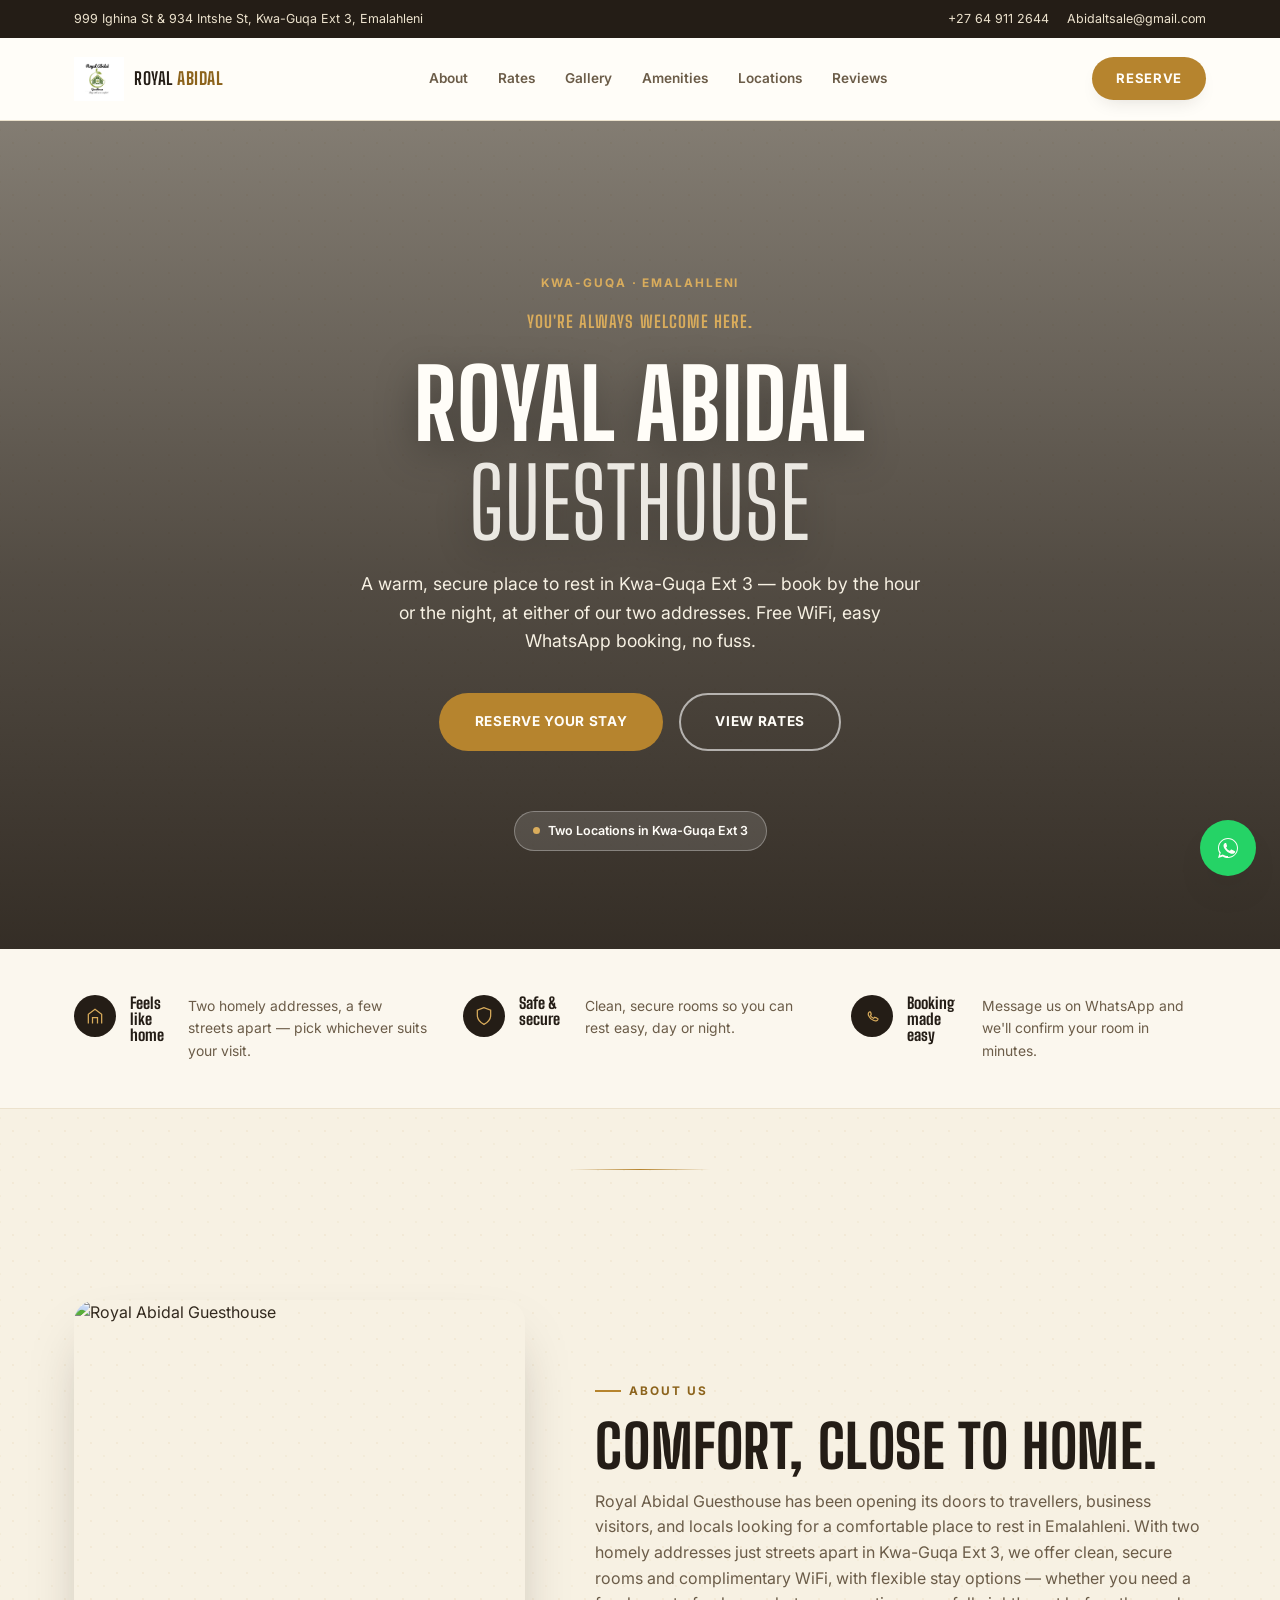
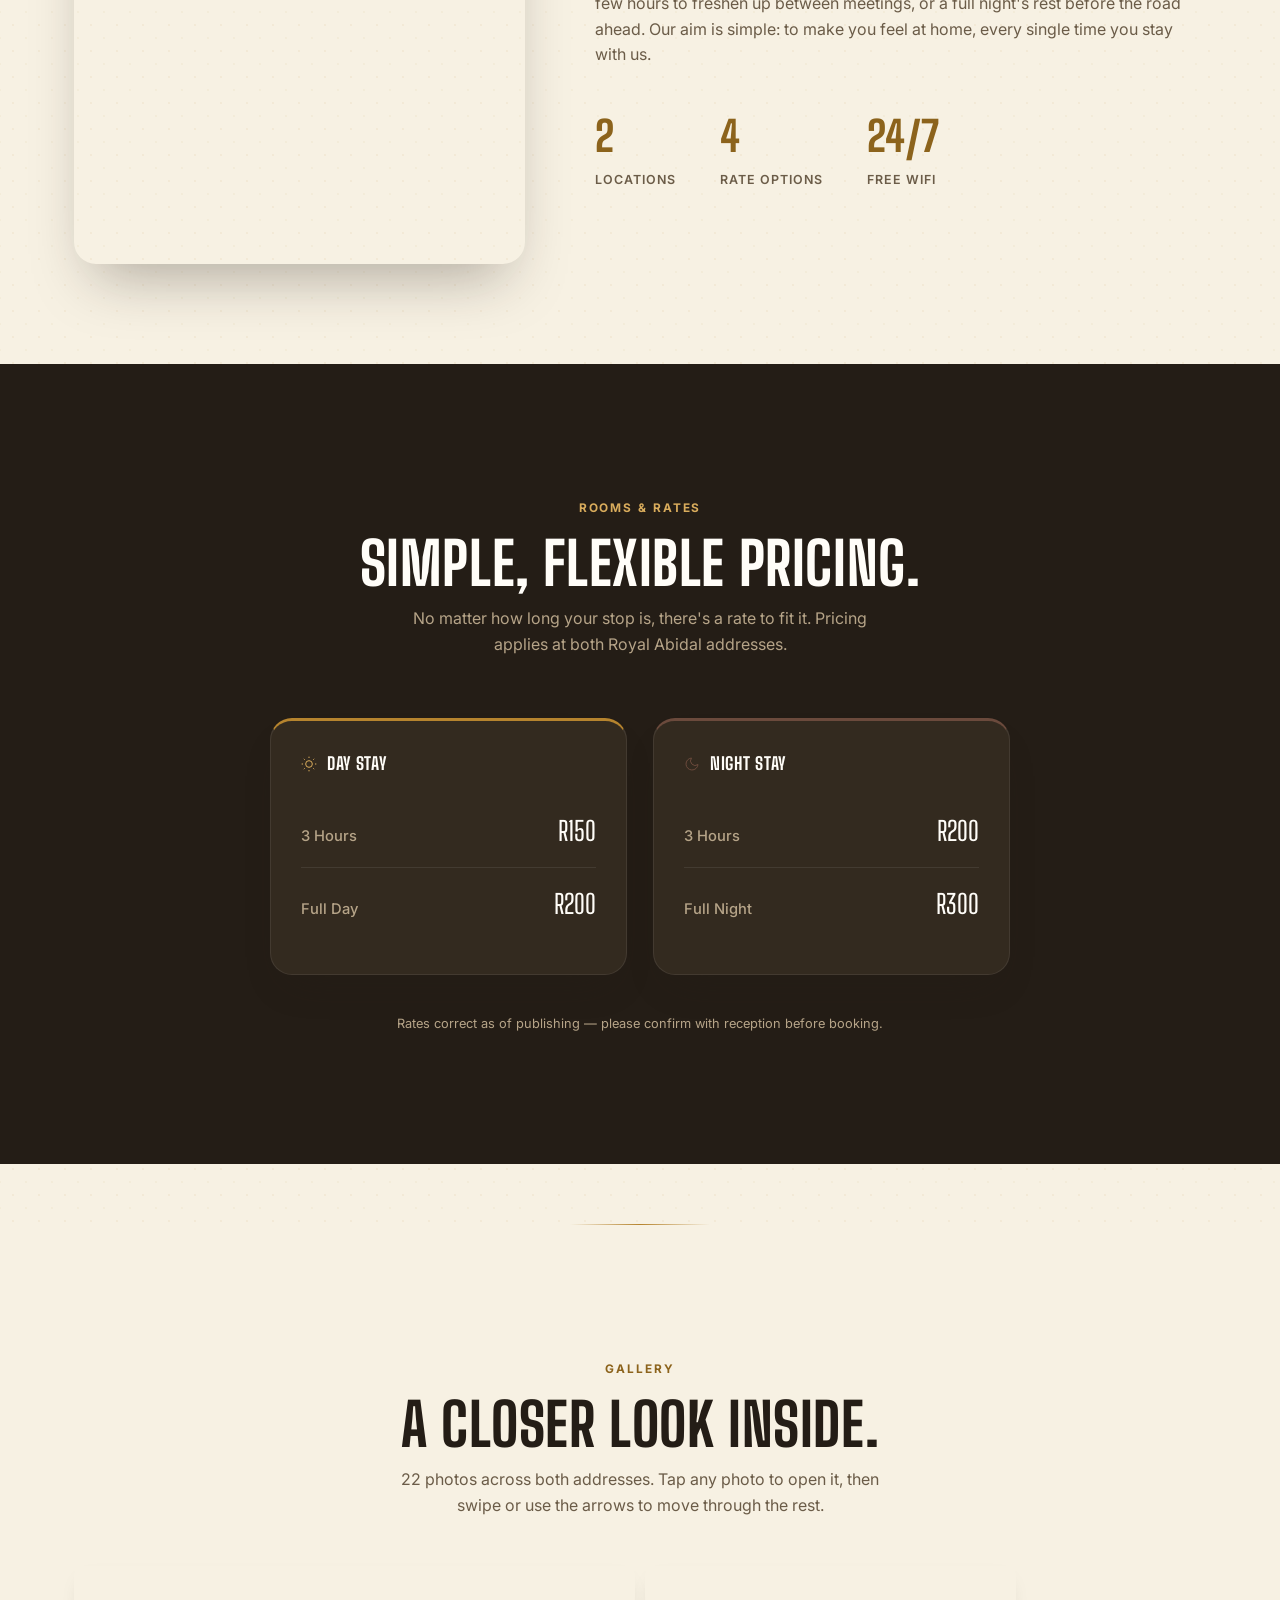
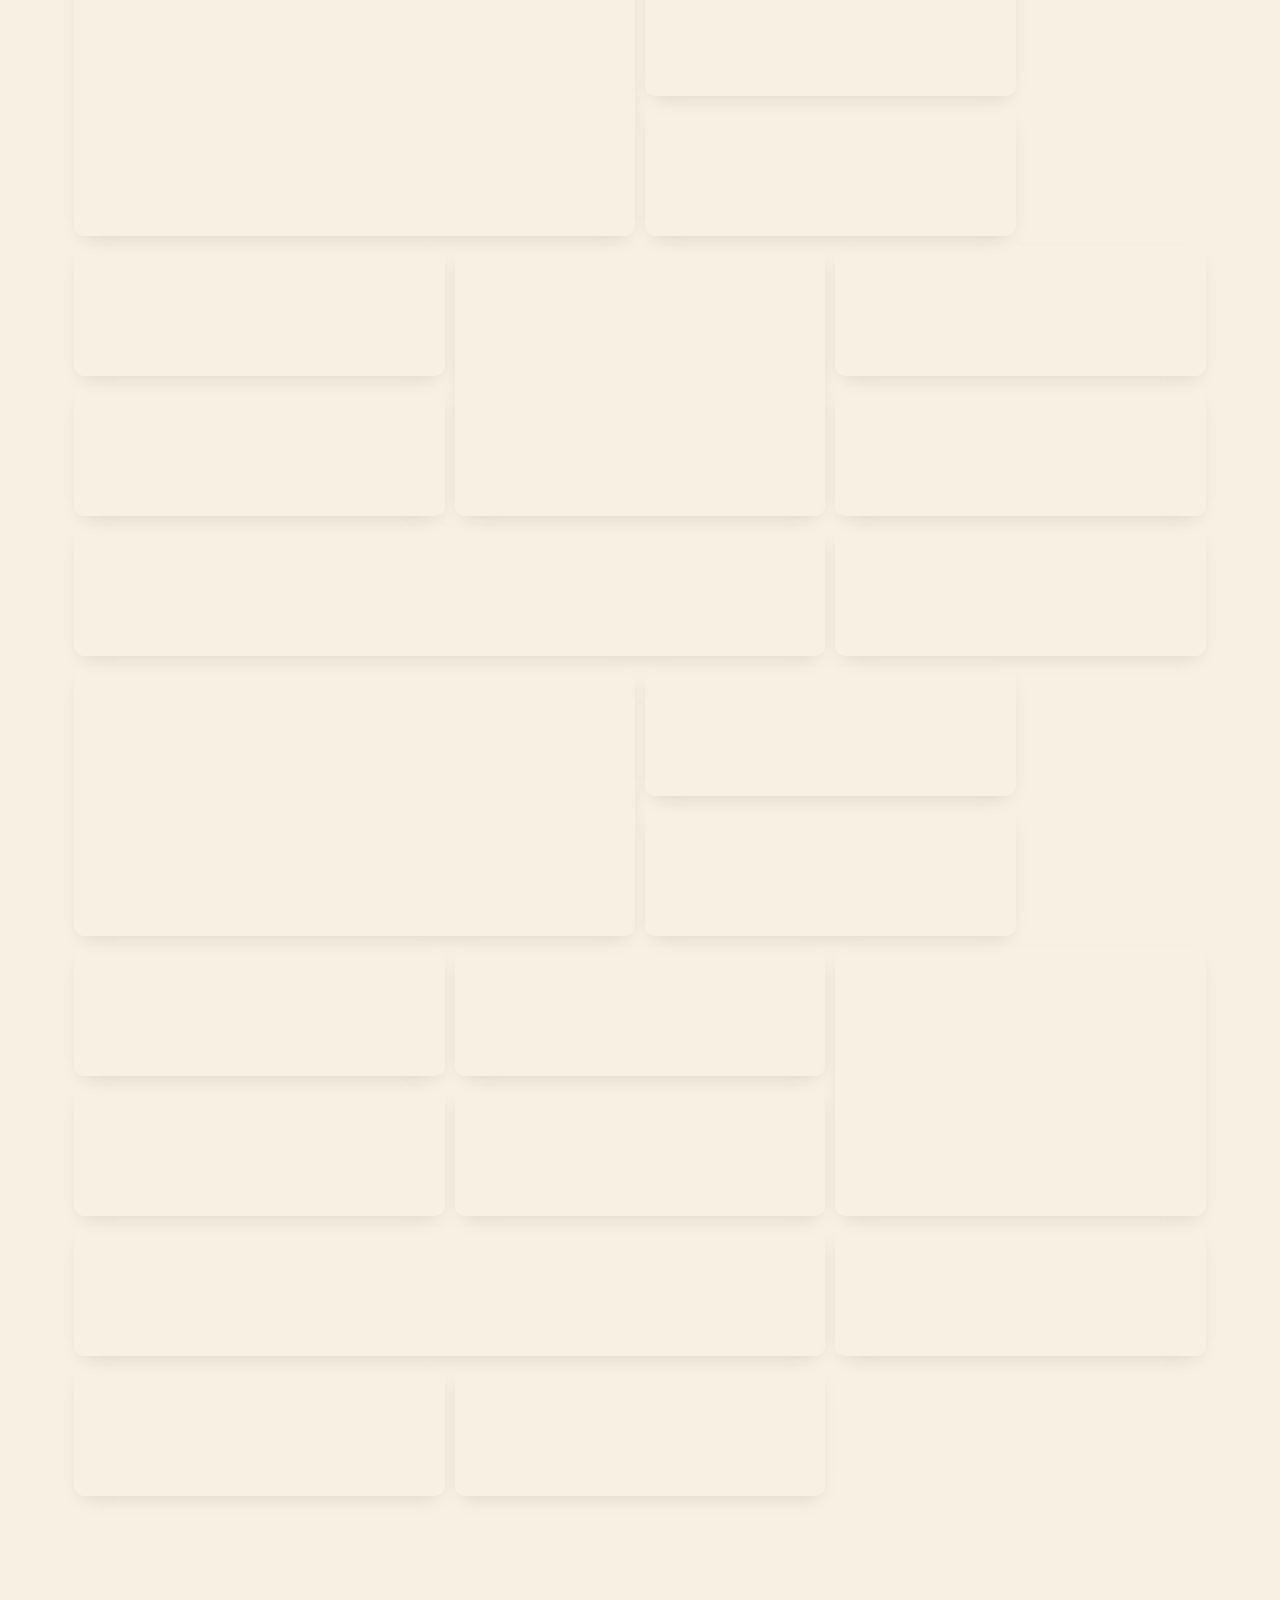
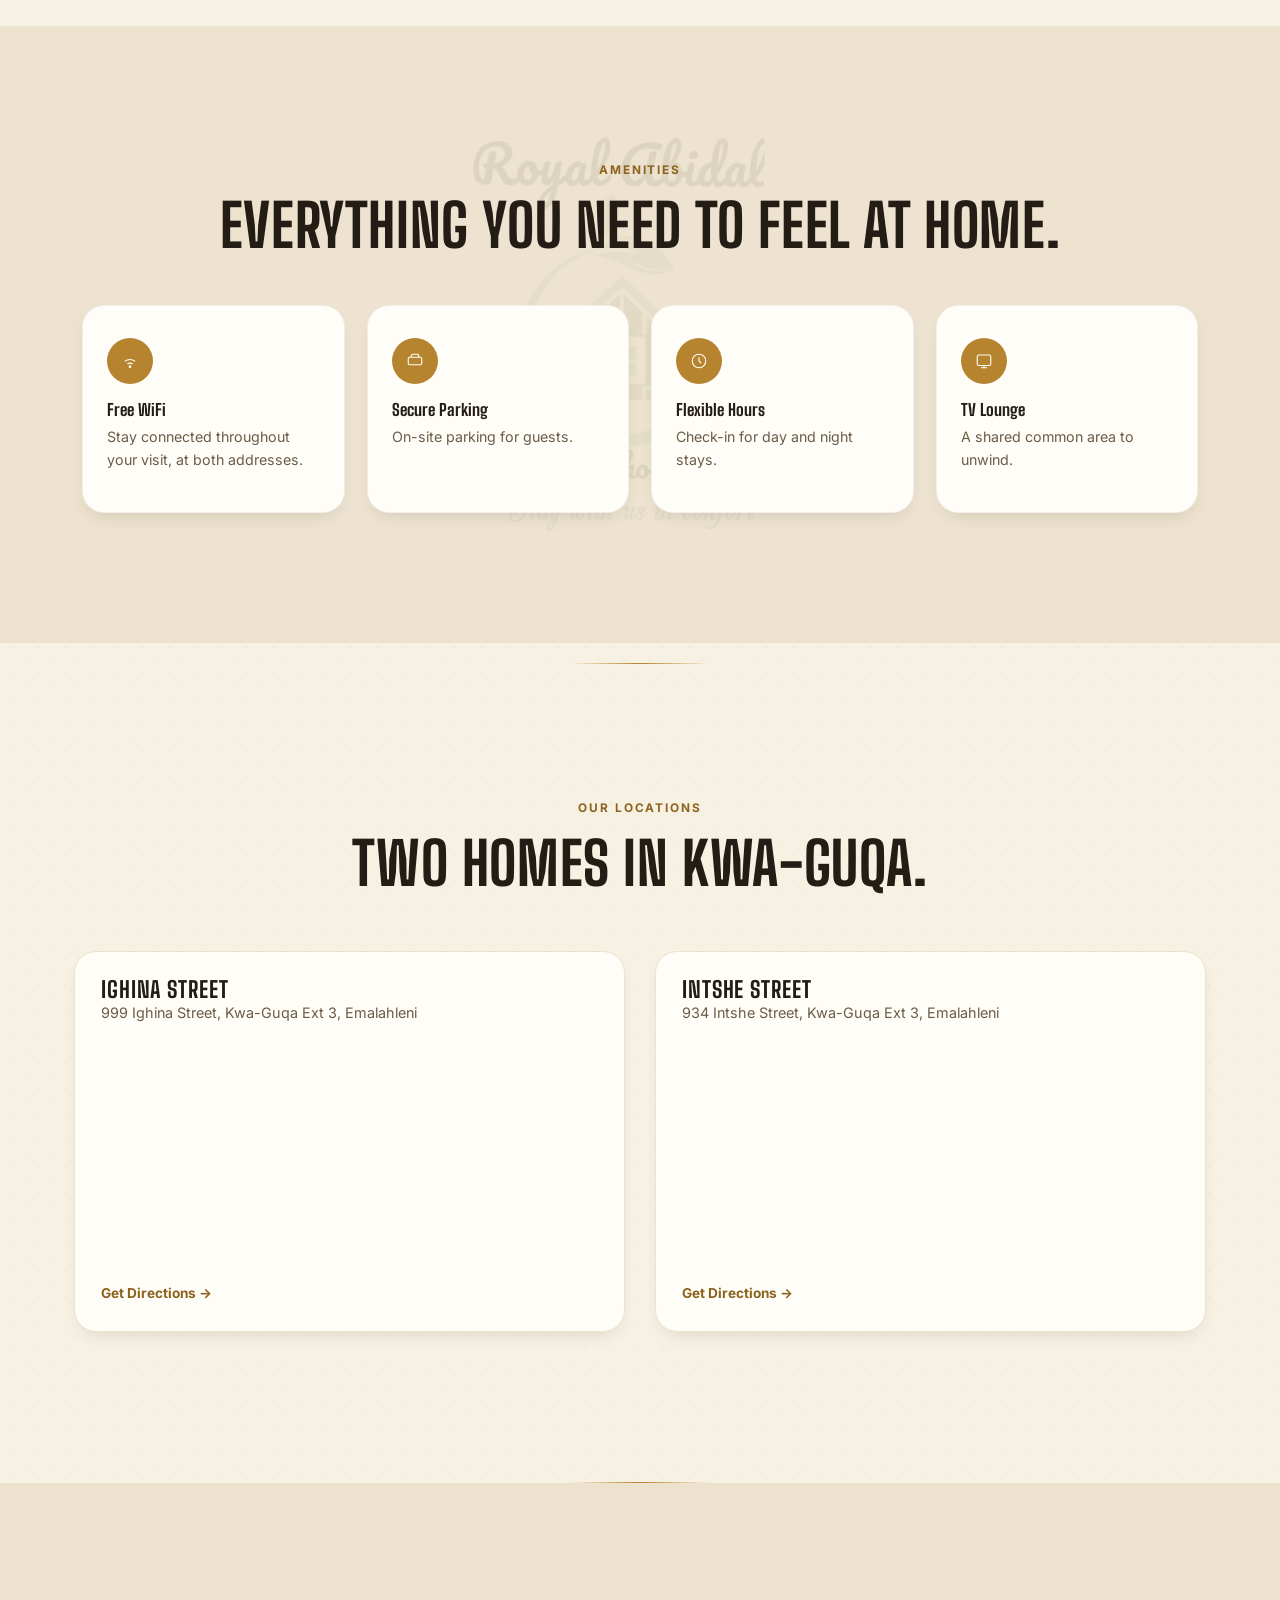
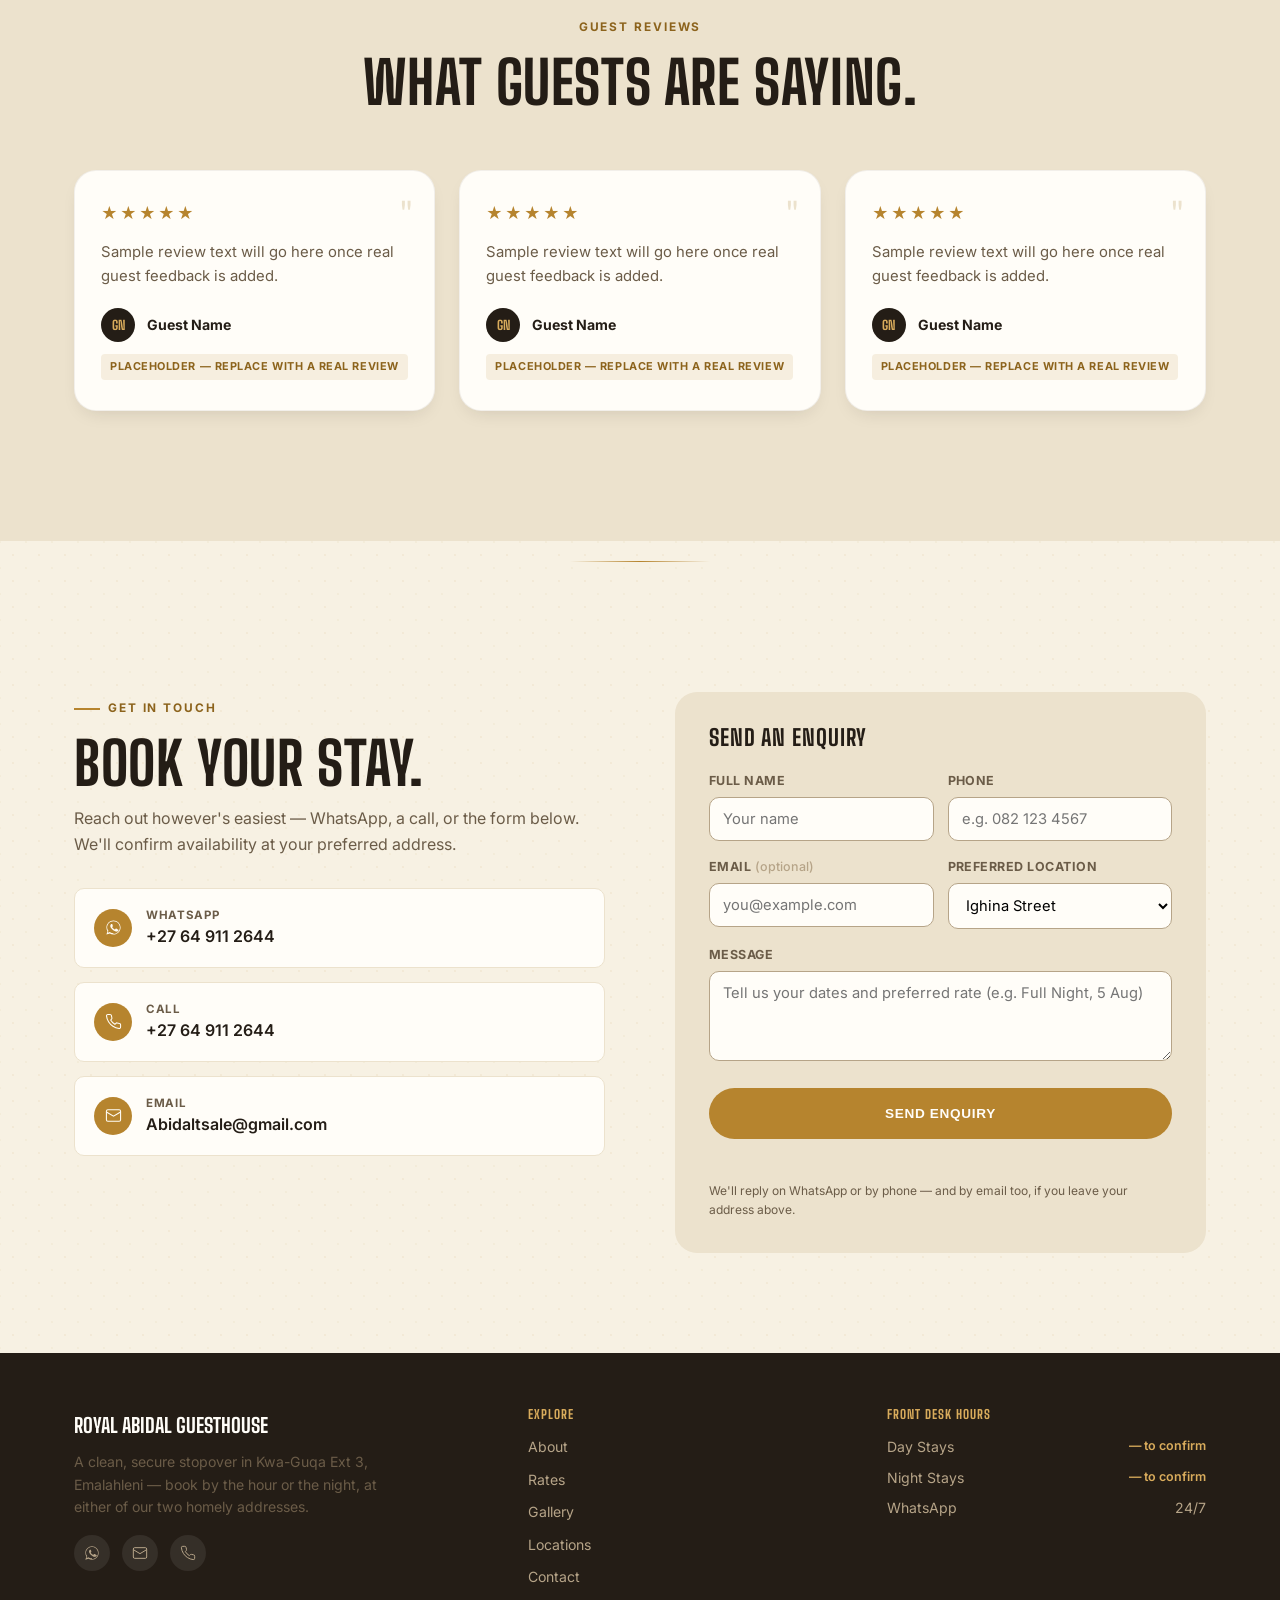
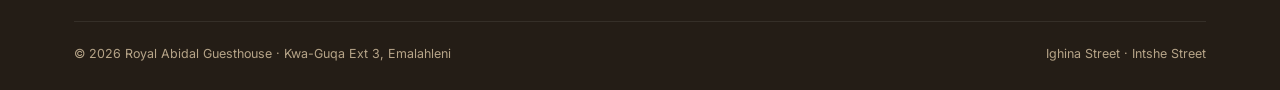
==== index.html @ 5bc7d1aa "Fix enquiry form: correct Supabase auth key and prevent guest email failure from breaking submission" ====
<!DOCTYPE html>
<html lang="en">
<head>
<meta charset="UTF-8">
<meta name="viewport" content="width=device-width, initial-scale=1.0">
<title>Royal Abidal Guesthouse — Emalahleni</title>
<meta name="description" content="Royal Abidal Guesthouse — clean, secure day and night rooms across two locations in Kwa-Guqa, Emalahleni.">

<link rel="icon" type="image/svg+xml" href="data:image/svg+xml,%3Csvg xmlns='http://www.w3.org/2000/svg' viewBox='0 0 64 64'%3E%3Crect width='64' height='64' rx='12' fill='%23241d16'/%3E%3Ctext x='32' y='42' font-family='Arial, sans-serif' font-weight='700' font-size='26' fill='%23d9ac5c' text-anchor='middle'%3ERA%3C/text%3E%3C/svg%3E">

<meta property="og:type" content="website">
<meta property="og:title" content="Royal Abidal Guesthouse — Emalahleni">
<meta property="og:description" content="Clean, secure day and night rooms across two locations in Kwa-Guqa Ext 3, Emalahleni. Free WiFi, easy WhatsApp booking.">
<meta property="og:image" content="https://res.cloudinary.com/dopqw0sji/image/upload/f_auto,q_auto,w_1200,h_630,c_fill,g_auto/v1785706239/WhatsApp_Image_2026-08-02_at_19.43.12_3_bky6nn.jpg">
<meta name="twitter:card" content="summary_large_image">

<link rel="preconnect" href="https://fonts.googleapis.com">
<link rel="preconnect" href="https://fonts.gstatic.com" crossorigin>
<link href="https://fonts.googleapis.com/css2?family=Big+Shoulders:wght@500;600;700;800&family=Inter:wght@400;500;600;700&display=swap" rel="stylesheet">
<link rel="stylesheet" href="style.css">
</head>
<body>

<header>
  <div class="topbar">
    <div class="container">
      <span>999 Ighina St &amp; 934 Intshe St, Kwa-Guqa Ext 3, Emalahleni</span>
      <div class="topbar-links">
        <a href="tel:+27649112644">+27 64 911 2644</a>
        <a href="mailto:Abidaltsale@gmail.com">Abidaltsale@gmail.com</a>
      </div>
    </div>
  </div>
  <nav>
    <div class="nav-inner">
      <a href="#top" class="logo">
        <img src="royaladidal_logo.jpeg" alt="Royal Abidal Guesthouse" class="mark">
        <span class="word">Royal <b>Abidal</b></span>
      </a>
      <div class="nav-links">
        <a href="#about">About</a>
        <a href="#rates">Rates</a>
        <a href="#gallery">Gallery</a>
        <a href="#amenities">Amenities</a>
        <a href="#locations">Locations</a>
        <a href="#reviews">Reviews</a>
      </div>
      <a href="#contact" class="nav-cta desktop">Reserve</a>
      <button class="burger" onclick="toggleMenu()" aria-label="Open menu">
        <span></span><span></span><span></span>
      </button>
    </div>
    <div class="mobile-menu" id="mmenu">
      <a href="#about" onclick="closeMenu()">About</a>
      <a href="#rates" onclick="closeMenu()">Rates</a>
      <a href="#gallery" onclick="closeMenu()">Gallery</a>
      <a href="#amenities" onclick="closeMenu()">Amenities</a>
      <a href="#locations" onclick="closeMenu()">Locations</a>
      <a href="#reviews" onclick="closeMenu()">Reviews</a>
      <a href="#contact" onclick="closeMenu()">Reserve</a>
    </div>
  </nav>
</header>

<div id="top"></div>

<!-- ---------- HERO ---------- -->
<section class="hero" id="hero">
  <div class="hero-content">
    <span class="kicker center">Kwa-Guqa · Emalahleni</span>
    <p class="tagline">You're always welcome here.</p>
    <h1>Royal Abidal<br><em>Guesthouse</em></h1>
    <p class="lead">A warm, secure place to rest in Kwa-Guqa Ext 3 — book by the hour or the night, at either of our two addresses. Free WiFi, easy WhatsApp booking, no fuss.</p>
    <div class="hero-ctas">
      <a href="#contact" class="btn btn-solid">Reserve Your Stay</a>
      <a href="#rates" class="btn btn-line">View Rates</a>
    </div>
    <div class="hero-badge"><span class="dot"></span>Two Locations in Kwa-Guqa Ext 3</div>
  </div>
</section>

<!-- ---------- WELCOME STRIP ---------- -->
<section class="welcome-strip">
  <div class="container welcome-grid reveal">
    <div class="welcome-item">
      <div class="w-icon"><svg width="20" height="20" viewBox="0 0 24 24" fill="none" stroke="currentColor" stroke-width="1.5"><path d="M4 21V10l8-6 8 6v11"/><path d="M9 21v-7h6v7"/></svg></div>
      <h4>Feels like home</h4>
      <p>Two homely addresses, a few streets apart — pick whichever suits your visit.</p>
    </div>
    <div class="welcome-item">
      <div class="w-icon"><svg width="20" height="20" viewBox="0 0 24 24" fill="none" stroke="currentColor" stroke-width="1.5"><path d="M12 2 4 5v6c0 5 3.4 8.7 8 11 4.6-2.3 8-6 8-11V5l-8-3z"/></svg></div>
      <h4>Safe & secure</h4>
      <p>Clean, secure rooms so you can rest easy, day or night.</p>
    </div>
    <div class="welcome-item">
      <div class="w-icon"><svg width="20" height="20" viewBox="0 0 24 24" fill="none" stroke="currentColor" stroke-width="1.5"><path d="M17.5 14.4c-.3-.1-1.6-.8-1.9-.9-.2-.1-.4-.1-.6.1-.2.3-.7.9-.8 1-.2.2-.3.2-.5.1-1.5-.7-2.5-1.3-3.5-3-.3-.5.3-.4.8-1.5.1-.2 0-.4 0-.5C11 9.4 10.5 8 10.3 7.5c-.2-.5-.4-.4-.6-.4h-.5c-.2 0-.5.1-.7.3-.3.3-1 1-1 2.4s1 2.8 1.2 3c.1.2 2 3.1 4.9 4.3.7.3 1.2.5 1.6.6.7.2 1.3.2 1.8.1.5-.1 1.6-.7 1.9-1.3.2-.6.2-1.1.1-1.2-.1-.1-.2-.2-.5-.3z"/></svg></div>
      <h4>Booking made easy</h4>
      <p>Message us on WhatsApp and we'll confirm your room in minutes.</p>
    </div>
  </div>
</section>

<div class="container section-divider" style="padding-top:60px;"><div class="divider"></div></div>

<!-- ---------- ABOUT ---------- -->
<section id="about" class="about">
  <div class="container about-grid reveal">
    <div class="frame">
      <img src="https://res.cloudinary.com/dopqw0sji/image/upload/f_auto,q_auto,w_700,h_875,c_fill,g_auto/v1785706239/WhatsApp_Image_2026-08-02_at_19.43.12_3_bky6nn.jpg" alt="Royal Abidal Guesthouse">
    </div>
    <div>
      <span class="kicker">About Us</span>
      <h2>Comfort, close to home.</h2>
      <p>Royal Abidal Guesthouse has been opening its doors to travellers, business visitors, and locals looking for a comfortable place to rest in Emalahleni. With two homely addresses just streets apart in Kwa-Guqa Ext 3, we offer clean, secure rooms and complimentary WiFi, with flexible stay options — whether you need a few hours to freshen up between meetings, or a full night's rest before the road ahead. Our aim is simple: to make you feel at home, every single time you stay with us.</p>
      <div class="stat-row">
        <div class="stat"><div class="num">2</div><div class="label">Locations</div></div>
        <div class="stat"><div class="num">4</div><div class="label">Rate Options</div></div>
        <div class="stat"><div class="num">24/7</div><div class="label">Free WiFi</div></div>
      </div>
    </div>
  </div>
</section>

<!-- ---------- RATES ---------- -->
<section id="rates" class="rates">
  <div class="container reveal">
    <span class="kicker">Rooms &amp; Rates</span>
    <h2>Simple, flexible pricing.</h2>
    <p class="rates-intro">No matter how long your stop is, there's a rate to fit it. Pricing applies at both Royal Abidal addresses.</p>
    <div class="ledger">
      <div class="ledger-card">
        <h3>
          <svg width="16" height="16" viewBox="0 0 24 24" fill="none" stroke="currentColor" stroke-width="1.5"><circle cx="12" cy="12" r="5"/><path d="M12 1v2M12 21v2M4.2 4.2l1.4 1.4M18.4 18.4l1.4 1.4M1 12h2M21 12h2M4.2 19.8l1.4-1.4M18.4 5.6l1.4-1.4"/></svg>
          Day Stay
        </h3>
        <div class="ledger-row"><span class="label">3 Hours</span><span class="price">R150</span></div>
        <div class="ledger-row"><span class="label">Full Day</span><span class="price">R200</span></div>
      </div>
      <div class="ledger-card">
        <h3>
          <svg width="16" height="16" viewBox="0 0 24 24" fill="none" stroke="currentColor" stroke-width="1.5"><path d="M21 12.8A9 9 0 1 1 11.2 3a7 7 0 0 0 9.8 9.8z"/></svg>
          Night Stay
        </h3>
        <div class="ledger-row"><span class="label">3 Hours</span><span class="price">R200</span></div>
        <div class="ledger-row"><span class="label">Full Night</span><span class="price">R300</span></div>
      </div>
    </div>
    <p class="rates-note">Rates correct as of publishing — please confirm with reception before booking.</p>
  </div>
</section>

<div class="container section-divider" style="padding:60px 24px 0;"><div class="divider"></div></div>

<!-- ---------- GALLERY ---------- -->
<section id="gallery">
  <div class="container reveal" style="text-align:center;">
    <span class="kicker center">Gallery</span>
    <h2>A closer look inside.</h2>
    <p class="gallery-intro">22 photos across both addresses. Tap any photo to open it, then swipe or use the arrows to move through the rest.</p>
  </div>
  <div class="gallery-grid" id="galleryGrid"></div>
</section>

<!-- ---------- LIGHTBOX ---------- -->
<div class="lightbox" id="lightbox" onclick="if(event.target===this)closeLightbox()">
  <button class="lightbox-close" onclick="closeLightbox()" aria-label="Close">&times;</button>
  <button class="lightbox-nav lightbox-prev" onclick="prevImg(event)" aria-label="Previous">
    <svg width="18" height="18" viewBox="0 0 24 24" fill="none" stroke="currentColor" stroke-width="1.5"><path d="M15 18l-6-6 6-6"/></svg>
  </button>
  <div class="lightbox-stage" onclick="event.stopPropagation()">
    <img id="lightboxImg" src="" alt="Royal Abidal Guesthouse photo">
  </div>
  <button class="lightbox-nav lightbox-next" onclick="nextImg(event)" aria-label="Next">
    <svg width="18" height="18" viewBox="0 0 24 24" fill="none" stroke="currentColor" stroke-width="1.5"><path d="M9 18l6-6-6-6"/></svg>
  </button>
  <div class="lightbox-counter" id="lightboxCounter"></div>
  <div class="lightbox-thumbs" id="lightboxThumbs" onclick="event.stopPropagation()"></div>
</div>

<!-- ---------- AMENITIES ---------- -->
<section id="amenities">
  <div class="container reveal" style="text-align:center;">
    <span class="kicker center">Amenities</span>
    <h2 style="margin-bottom:3rem;">Everything you need to feel at home.</h2>
  </div>
  <div class="container" style="padding:0 32px;">
  <div class="amenities-grid">
    <div class="amenity-card">
      <div class="icon"><svg width="18" height="18" viewBox="0 0 24 24" fill="none" stroke="currentColor" stroke-width="1.5"><path d="M5 12.5a11 11 0 0 1 14 0"/><path d="M8.5 16a6 6 0 0 1 7 0"/><circle cx="12" cy="19.5" r="1"/></svg></div>
      <h4>Free WiFi</h4>
      <p>Stay connected throughout your visit, at both addresses.</p>
    </div>
    <div class="amenity-card">
      <div class="icon"><svg width="18" height="18" viewBox="0 0 24 24" fill="none" stroke="currentColor" stroke-width="1.5"><rect x="3" y="7" width="18" height="10" rx="2"/><path d="M7 7V5a2 2 0 0 1 2-2h6a2 2 0 0 1 2 2v2"/></svg></div>
      <h4>Secure Parking</h4>
      <p>On-site parking for guests.<span class="note"></span></p>
    </div>
    <div class="amenity-card">
      <div class="icon"><svg width="18" height="18" viewBox="0 0 24 24" fill="none" stroke="currentColor" stroke-width="1.5"><circle cx="12" cy="12" r="9"/><path d="M12 7v5l3 3"/></svg></div>
      <h4>Flexible Hours</h4>
      <p>Check-in for day and night stays.<span class="note"></span></p>
    </div>
    <div class="amenity-card">
      <div class="icon"><svg width="18" height="18" viewBox="0 0 24 24" fill="none" stroke="currentColor" stroke-width="1.5"><rect x="3" y="4" width="18" height="14" rx="2"/><path d="M8 21h8M12 18v3"/></svg></div>
      <h4>TV Lounge</h4>
      <p>A shared common area to unwind.<span class="note"></span></p>
    </div>
  </div>
  </div>
</section>

<div class="container section-divider" style="padding-top:20px;"><div class="divider"></div></div>

<!-- ---------- LOCATIONS ---------- -->
<section id="locations" class="locations">
  <div class="container reveal" style="text-align:center;">
    <span class="kicker center">Our Locations</span>
    <h2 style="margin-bottom:3.5rem;">Two homes in Kwa-Guqa.</h2>
  </div>
  <div class="container">
    <div class="locations-grid">
      <div class="loc-card">
        <div class="loc-inner">
          <h3>Ighina Street</h3>
          <div class="addr">999 Ighina Street, Kwa-Guqa Ext 3, Emalahleni</div>
          <div class="map-wrap">
            <iframe loading="lazy" src="https://www.google.com/maps?q=999+Ighina+Street,+Kwa-Guqa+Ext+3,+Emalahleni,+Mpumalanga,+South+Africa&output=embed" allowfullscreen></iframe>
          </div>
          <a class="directions" href="https://www.google.com/maps?q=999+Ighina+Street,+Kwa-Guqa+Ext+3,+Emalahleni,+Mpumalanga,+South+Africa" target="_blank" rel="noopener">Get Directions →</a>
        </div>
      </div>
      <div class="loc-card">
        <div class="loc-inner">
          <h3>Intshe Street</h3>
          <div class="addr">934 Intshe Street, Kwa-Guqa Ext 3, Emalahleni</div>
          <div class="map-wrap">
            <iframe loading="lazy" src="https://www.google.com/maps?q=934+Intshe+Street,+Kwa-Guqa+Ext+3,+Emalahleni,+Mpumalanga,+South+Africa&output=embed" allowfullscreen></iframe>
          </div>
          <a class="directions" href="https://www.google.com/maps?q=934+Intshe+Street,+Kwa-Guqa+Ext+3,+Emalahleni,+Mpumalanga,+South+Africa" target="_blank" rel="noopener">Get Directions →</a>
        </div>
      </div>
    </div>
  </div>
</section>

<div class="container section-divider" style="padding-top:20px;"><div class="divider"></div></div>

<!-- ---------- REVIEWS ---------- -->
<section id="reviews">
  <div class="container reveal" style="text-align:center;">
    <span class="kicker center">Guest Reviews</span>
    <h2 style="margin-bottom:3.5rem;">What guests are saying.</h2>
  </div>
  <div class="reviews-grid">
    <div class="review-card">
      <div class="quotemark">"</div>
      <div class="stars">★★★★★</div>
      <p class="quote">Sample review text will go here once real guest feedback is added.</p>
      <div class="who">
        <div class="avatar">GN</div>
        <div class="name">Guest Name</div>
      </div>
      <span class="placeholder-tag">Placeholder — replace with a real review</span>
    </div>
    <div class="review-card">
      <div class="quotemark">"</div>
      <div class="stars">★★★★★</div>
      <p class="quote">Sample review text will go here once real guest feedback is added.</p>
      <div class="who">
        <div class="avatar">GN</div>
        <div class="name">Guest Name</div>
      </div>
      <span class="placeholder-tag">Placeholder — replace with a real review</span>
    </div>
    <div class="review-card">
      <div class="quotemark">"</div>
      <div class="stars">★★★★★</div>
      <p class="quote">Sample review text will go here once real guest feedback is added.</p>
      <div class="who">
        <div class="avatar">GN</div>
        <div class="name">Guest Name</div>
      </div>
      <span class="placeholder-tag">Placeholder — replace with a real review</span>
    </div>
  </div>
</section>

<div class="container section-divider" style="padding-top:20px;"><div class="divider"></div></div>

<!-- ---------- CONTACT ---------- -->
<section id="contact" class="contact">
  <div class="container contact-grid reveal">
    <div>
      <span class="kicker">Get In Touch</span>
      <h2>Book your stay.</h2>
      <p class="contact-intro">Reach out however's easiest — WhatsApp, a call, or the form below. We'll confirm availability at your preferred address.</p>
      <div class="contact-methods">
        <a class="contact-method" href="https://wa.me/27649112644" target="_blank" rel="noopener">
          <div class="icon"><svg width="17" height="17" viewBox="0 0 24 24" fill="currentColor"><path d="M17.5 14.4c-.3-.1-1.6-.8-1.9-.9-.2-.1-.4-.1-.6.1-.2.3-.7.9-.8 1-.2.2-.3.2-.5.1-1.5-.7-2.5-1.3-3.5-3-.3-.5.3-.4.8-1.5.1-.2 0-.4 0-.5C11 9.4 10.5 8 10.3 7.5c-.2-.5-.4-.4-.6-.4h-.5c-.2 0-.5.1-.7.3-.3.3-1 1-1 2.4s1 2.8 1.2 3c.1.2 2 3.1 4.9 4.3.7.3 1.2.5 1.6.6.7.2 1.3.2 1.8.1.5-.1 1.6-.7 1.9-1.3.2-.6.2-1.1.1-1.2-.1-.1-.2-.2-.5-.3z"/><path d="M12 2C6.5 2 2 6.5 2 12c0 1.9.5 3.7 1.5 5.3L2 22l4.8-1.5C8.3 21.5 10.1 22 12 22c5.5 0 10-4.5 10-10S17.5 2 12 2zm0 18c-1.7 0-3.4-.5-4.8-1.3l-.3-.2-3 .9.9-2.9-.2-.3C3.5 15 3 13.5 3 12c0-5 4-9 9-9s9 4 9 9-4 9-9 9z"/></svg></div>
          <div><div class="label">WhatsApp</div><div class="value">+27 64 911 2644</div></div>
        </a>
        <a class="contact-method" href="tel:+27649112644">
          <div class="icon"><svg width="17" height="17" viewBox="0 0 24 24" fill="none" stroke="currentColor" stroke-width="1.5"><path d="M22 16.9v3a2 2 0 0 1-2.2 2 19.8 19.8 0 0 1-8.6-3.1 19.5 19.5 0 0 1-6-6 19.8 19.8 0 0 1-3.1-8.7A2 2 0 0 1 4.1 2h3a2 2 0 0 1 2 1.7c.1.9.3 1.8.6 2.7a2 2 0 0 1-.4 2.1L8 9.9a16 16 0 0 0 6 6l1.4-1.4a2 2 0 0 1 2.1-.4c.9.3 1.8.5 2.7.6a2 2 0 0 1 1.8 2.2z"/></svg></div>
          <div><div class="label">Call</div><div class="value">+27 64 911 2644</div></div>
        </a>
        <a class="contact-method" href="mailto:Abidaltsale@gmail.com">
          <div class="icon"><svg width="17" height="17" viewBox="0 0 24 24" fill="none" stroke="currentColor" stroke-width="1.5"><rect x="2" y="4" width="20" height="16" rx="2"/><path d="m2 7 10 6 10-6"/></svg></div>
          <div><div class="label">Email</div><div class="value">Abidaltsale@gmail.com</div></div>
        </a>
      </div>
    </div>

    <form id="enquiryForm" novalidate>
      <h3>Send an Enquiry</h3>
      <div class="row-2">
        <div class="field"><label for="name">Full Name</label><input id="name" name="name" type="text" placeholder="Your name" required></div>
        <div class="field"><label for="phone">Phone</label><input id="phone" name="phone" type="tel" placeholder="e.g. 082 123 4567" required></div>
      </div>
      <div class="row-2">
        <div class="field"><label for="email">Email <span class="optional-tag">(optional)</span></label><input id="email" name="email" type="email" placeholder="you@example.com"></div>
        <div class="field">
          <label for="loc">Preferred Location</label>
          <select id="loc" name="location">
            <option>Ighina Street</option>
            <option>Intshe Street</option>
            <option>No preference</option>
          </select>
        </div>
      </div>
      <div class="field">
        <label for="msg">Message</label>
        <textarea id="msg" name="message" placeholder="Tell us your dates and preferred rate (e.g. Full Night, 5 Aug)"></textarea>
      </div>
      <button type="submit" class="btn" id="enquirySubmitBtn">Send Enquiry</button>
      <p class="form-status" id="formStatus" role="status" aria-live="polite"></p>
      <small>We'll reply on WhatsApp or by phone — and by email too, if you leave your address above.</small>
    </form>
  </div>
</section>

<footer>
  <div class="container">
    <div class="footer-grid">
      <div>
        <div class="footer-logo">Royal Abidal Guesthouse</div>
        <p class="footer-desc">A clean, secure stopover in Kwa-Guqa Ext 3, Emalahleni — book by the hour or the night, at either of our two homely addresses.</p>
        <div class="footer-social">
          <a href="https://wa.me/27649112644" target="_blank" rel="noopener" aria-label="WhatsApp"><svg width="16" height="16" viewBox="0 0 24 24" fill="currentColor"><path d="M17.5 14.4c-.3-.1-1.6-.8-1.9-.9-.2-.1-.4-.1-.6.1-.2.3-.7.9-.8 1-.2.2-.3.2-.5.1-1.5-.7-2.5-1.3-3.5-3-.3-.5.3-.4.8-1.5.1-.2 0-.4 0-.5C11 9.4 10.5 8 10.3 7.5c-.2-.5-.4-.4-.6-.4h-.5c-.2 0-.5.1-.7.3-.3.3-1 1-1 2.4s1 2.8 1.2 3c.1.2 2 3.1 4.9 4.3.7.3 1.2.5 1.6.6.7.2 1.3.2 1.8.1.5-.1 1.6-.7 1.9-1.3.2-.6.2-1.1.1-1.2-.1-.1-.2-.2-.5-.3z"/><path d="M12 2C6.5 2 2 6.5 2 12c0 1.9.5 3.7 1.5 5.3L2 22l4.8-1.5C8.3 21.5 10.1 22 12 22c5.5 0 10-4.5 10-10S17.5 2 12 2zm0 18c-1.7 0-3.4-.5-4.8-1.3l-.3-.2-3 .9.9-2.9-.2-.3C3.5 15 3 13.5 3 12c0-5 4-9 9-9s9 4 9 9-4 9-9 9z"/></svg></a>
          <a href="mailto:Abidaltsale@gmail.com" aria-label="Email"><svg width="16" height="16" viewBox="0 0 24 24" fill="none" stroke="currentColor" stroke-width="1.5"><rect x="2" y="4" width="20" height="16" rx="2"/><path d="m2 7 10 6 10-6"/></svg></a>
          <a href="tel:+27649112644" aria-label="Call"><svg width="16" height="16" viewBox="0 0 24 24" fill="none" stroke="currentColor" stroke-width="1.5"><path d="M22 16.9v3a2 2 0 0 1-2.2 2 19.8 19.8 0 0 1-8.6-3.1 19.5 19.5 0 0 1-6-6 19.8 19.8 0 0 1-3.1-8.7A2 2 0 0 1 4.1 2h3a2 2 0 0 1 2 1.7c.1.9.3 1.8.6 2.7a2 2 0 0 1-.4 2.1L8 9.9a16 16 0 0 0 6 6l1.4-1.4a2 2 0 0 1 2.1-.4c.9.3 1.8.5 2.7.6a2 2 0 0 1 1.8 2.2z"/></svg></a>
        </div>
      </div>
      <div class="footer-col">
        <h4>Explore</h4>
        <div class="footer-links">
          <a href="#about">About</a>
          <a href="#rates">Rates</a>
          <a href="#gallery">Gallery</a>
          <a href="#locations">Locations</a>
          <a href="#contact">Contact</a>
        </div>
      </div>
      <div class="footer-col">
        <h4>Front Desk Hours</h4>
        <div class="footer-hours">
          <div class="row"><span>Day Stays</span><span class="note-inline">— to confirm</span></div>
          <div class="row"><span>Night Stays</span><span class="note-inline">— to confirm</span></div>
          <div class="row"><span>WhatsApp</span><span>24/7</span></div>
        </div>
      </div>
    </div>
    <div class="bottom">
      <span>© 2026 Royal Abidal Guesthouse · Kwa-Guqa Ext 3, Emalahleni</span>
      <span>Ighina Street · Intshe Street</span>
    </div>
  </div>
</footer>

<button class="back-to-top" id="backToTop" onclick="scrollToTop()" aria-label="Back to top">
  <svg width="18" height="18" viewBox="0 0 24 24" fill="none" stroke="currentColor" stroke-width="2"><path d="M12 19V5M5 12l7-7 7 7"/></svg>
</button>

<a class="float-wa" href="https://wa.me/27649112644" target="_blank" rel="noopener" aria-label="Chat on WhatsApp">
  <svg width="24" height="24" viewBox="0 0 24 24" fill="currentColor"><path d="M17.5 14.4c-.3-.1-1.6-.8-1.9-.9-.2-.1-.4-.1-.6.1-.2.3-.7.9-.8 1-.2.2-.3.2-.5.1-1.5-.7-2.5-1.3-3.5-3-.3-.5.3-.4.8-1.5.1-.2 0-.4 0-.5C11 9.4 10.5 8 10.3 7.5c-.2-.5-.4-.4-.6-.4h-.5c-.2 0-.5.1-.7.3-.3.3-1 1-1 2.4s1 2.8 1.2 3c.1.2 2 3.1 4.9 4.3.7.3 1.2.5 1.6.6.7.2 1.3.2 1.8.1.5-.1 1.6-.7 1.9-1.3.2-.6.2-1.1.1-1.2-.1-.1-.2-.2-.5-.3z"/><path d="M12 2C6.5 2 2 6.5 2 12c0 1.9.5 3.7 1.5 5.3L2 22l4.8-1.5C8.3 21.5 10.1 22 12 22c5.5 0 10-4.5 10-10S17.5 2 12 2zm0 18c-1.7 0-3.4-.5-4.8-1.3l-.3-.2-3 .9.9-2.9-.2-.3C3.5 15 3 13.5 3 12c0-5 4-9 9-9s9 4 9 9-4 9-9 9z"/></svg>
</a>

<script src="script.js"></script>

<!-- ============================================================
     ENQUIRY FORM → EMAIL (EmailJS)
     Sends a notification to the guesthouse for every enquiry,
     and — only if the guest left an email address — sends the
     guest an automatic welcome/confirmation email back.
     No server needed. Setup steps are in the reply above.
     ============================================================ -->
<script>
(function () {
  var SUPABASE_FUNCTION_URL = "https://loohupnjgrcdqnylolgf.supabase.co/functions/v1/send-enquiry";
  var ADMIN_EMAIL = "Abidaltsale@gmail.com";

  var form = document.getElementById("enquiryForm");
  if (!form) return;

  var statusEl = document.getElementById("formStatus");
  var btn = document.getElementById("enquirySubmitBtn");

  form.addEventListener("submit", function (e) {
    e.preventDefault();

    var data = {
      name: form.name.value.trim(),
      phone: form.phone.value.trim(),
      email: form.email.value.trim(),
      location: form.location.value,
      message: form.message.value.trim() || "No additional details provided."
    };

    if (!data.name || !data.phone) {
      statusEl.textContent = "Please add your name and phone number.";
      statusEl.className = "form-status error";
      return;
    }

    if (!data.email) {
      var subject = encodeURIComponent("Enquiry from " + data.name);
      var body = encodeURIComponent(
        "Name: " + data.name + "\n" +
        "Phone: " + data.phone + "\n" +
        "Preferred location: " + data.location + "\n" +
        "Message: " + data.message
      );
      window.location.href = "mailto:" + ADMIN_EMAIL + "?subject=" + subject + "&body=" + body;
      statusEl.textContent = "Opening your email app — press send to complete your enquiry.";
      statusEl.className = "form-status success";
      form.reset();
      return;
    }

    btn.disabled = true;
    btn.textContent = "Sending...";
    statusEl.textContent = "";
    statusEl.className = "form-status";

    fetch(SUPABASE_FUNCTION_URL, {
      method: "POST",
      headers: {
        "Content-Type": "application/json",
        "apikey": "sb_publishable_Q-IO9oee02DiVDIU7biYSA_yaAz-jeK",
        "Authorization": "Bearer sb_publishable_Q-IO9oee02DiVDIU7biYSA_yaAz-jeK"
      },
      body: JSON.stringify(data)
    })
      .then(function (res) {
        if (!res.ok) throw new Error("Request failed");
        return res.json();
      })
      .then(function () {
        statusEl.textContent = "Thanks! We've received your enquiry and sent a welcome email to " + data.email + ".";
        statusEl.className = "form-status success";
        form.reset();
      })
      .catch(function (err) {
        console.error("Enquiry error:", err);
        statusEl.textContent = "Something went wrong sending that — please try WhatsApp instead.";
        statusEl.className = "form-status error";
      })
      .finally(function () {
        btn.disabled = false;
        btn.textContent = "Send Enquiry";
      });
  });
})();
</script>

</body>
</html>
---- style.css ----
/* ============================================================
   Royal Abidal Guesthouse — Design tokens
   Concept: warm, affordable luxury — a proper rest stop in
   Emalahleni dressed in cream, ink and antique gold.
   Day / Night rate structure remains the signature motif,
   now told through two shades of gold rather than colour-blocking.
   ============================================================ */

:root {
  /* Base neutrals — warm cream, not stark white */
  --cream-950: #241d16;   /* near-black espresso — nav, footer, ink */
  --cream-900: #332a1f;
  --cream-700: #6b5c48;
  --cream-400: #b6a488;
  --cream-200: #ece2cd;   /* card / section-alt background */
  --cream-100: #f7f1e3;   /* page background */
  --cream-50:  #fbf7ee;
  --white: #fffdf8;

  /* Signal colours — antique gold family, tied to real content */
  --gold: #b6842e;
  --gold-dark: #8c631c;
  --gold-light: #d9ac5c;
  --plum: #4a3229;        /* deep warm brown-plum — the "night" counterpart to gold */
  --plum-light: #6b4a3c;

  /* Type */
  --font-display: "Big Shoulders", "Arial Narrow", sans-serif;
  --font-body: "Inter", -apple-system, BlinkMacSystemFont, sans-serif;

  --radius: 10px;
  --radius-lg: 22px;
  --radius-pill: 999px;
  --container: 1180px;

  --shadow-sm: 0 8px 20px -10px rgba(36,29,22,0.18);
  --shadow-md: 0 20px 40px -18px rgba(36,29,22,0.28);
  --shadow-lg: 0 30px 60px -20px rgba(36,29,22,0.35);
}

* { box-sizing: border-box; margin: 0; padding: 0; }

html { scroll-behavior: smooth; }

body {
  font-family: var(--font-body);
  background-color: var(--cream-100);
  background-image:
    radial-gradient(rgba(182,132,46,0.07) 1px, transparent 1px),
    radial-gradient(rgba(182,132,46,0.05) 1px, transparent 1px);
  background-size: 26px 26px;
  background-position: 0 0, 13px 13px;
  color: var(--cream-900);
  line-height: 1.6;
  -webkit-font-smoothing: antialiased;
}

.container {
  max-width: var(--container);
  margin: 0 auto;
  padding: 0 24px;
}

h1, h2, h3, h4 {
  font-family: var(--font-display);
  font-weight: 700;
  text-transform: uppercase;
  letter-spacing: 0.01em;
  line-height: 1.03;
  color: var(--cream-950);
}

h2 { font-size: clamp(2.4rem, 5vw, 3.7rem); margin-bottom: 0.7rem; }
h3 { font-size: 1.4rem; letter-spacing: 0.04em; }

p { color: var(--cream-700); }

a { color: inherit; text-decoration: none; }

.kicker {
  display: inline-flex;
  align-items: center;
  gap: 8px;
  font-family: var(--font-body);
  font-weight: 700;
  font-size: 0.74rem;
  text-transform: uppercase;
  letter-spacing: 0.16em;
  color: var(--gold-dark);
  margin-bottom: 1rem;
}
.kicker::before {
  content: "";
  width: 26px;
  height: 2px;
  background: var(--gold);
}
.kicker.center { justify-content: center; }
.kicker.center::before { display: none; }

/* ---------- Section dividers — a soft gold rule between sections ---------- */
.section-divider {
  display: flex;
  justify-content: center;
  padding: 0;
}
.section-divider .divider {
  height: 1px;
  width: 140px;
  background: linear-gradient(90deg, transparent, var(--gold), transparent);
}
.section-divider .divider::before {
  content: "";
}

/* ---------- Topbar / Nav ---------- */
.topbar {
  background: var(--cream-950);
  color: var(--cream-200);
  font-size: 0.78rem;
}
.topbar .container {
  display: flex;
  justify-content: space-between;
  align-items: center;
  padding-top: 9px;
  padding-bottom: 9px;
  flex-wrap: wrap;
  gap: 6px;
}
.topbar-links { display: flex; gap: 18px; }
.topbar-links a { transition: color .15s; }
.topbar-links a:hover { color: var(--gold-light); }

nav {
  background: var(--white);
  border-bottom: 1px solid var(--cream-200);
  position: sticky;
  top: 0;
  z-index: 50;
  transition: box-shadow .25s ease, background .25s ease;
}
nav.scrolled {
  box-shadow: 0 8px 24px -14px rgba(36,29,22,0.25);
  background: rgba(255,253,248,0.92);
  backdrop-filter: blur(8px);
}
.nav-inner {
  max-width: var(--container);
  margin: 0 auto;
  padding: 16px 24px;
  display: flex;
  align-items: center;
  justify-content: space-between;
  gap: 24px;
}
.logo { display: flex; align-items: center; gap: 10px; }
.logo .mark {
  width: 50px;
  height: 50px;
  object-fit: contain;
  flex-shrink: 0;
}
.logo .word {
  font-family: var(--font-display);
  font-weight: 600;
  text-transform: uppercase;
  letter-spacing: 0.03em;
  font-size: 1.08rem;
  color: var(--cream-950);
}
.logo .word b { font-weight: 700; color: var(--gold-dark); }

.nav-links { display: flex; gap: 30px; font-size: 0.85rem; font-weight: 600; }
.nav-links a { color: var(--cream-700); transition: color .15s; }
.nav-links a:hover { color: var(--gold-dark); }

.nav-cta {
  background: var(--gold);
  color: var(--white);
  font-weight: 700;
  font-size: 0.82rem;
  text-transform: uppercase;
  letter-spacing: 0.05em;
  padding: 11px 24px;
  border-radius: var(--radius-pill);
  transition: background .15s, transform .15s;
  box-shadow: var(--shadow-sm);
}
.nav-cta:hover { background: var(--gold-dark); transform: translateY(-1px); }
.nav-cta.desktop { display: inline-block; }

.burger {
  display: none;
  flex-direction: column;
  gap: 5px;
  background: none;
  border: none;
  cursor: pointer;
  padding: 4px;
}
.burger span { width: 22px; height: 2px; background: var(--cream-950); }

.mobile-menu {
  display: none;
  flex-direction: column;
  background: var(--white);
  border-top: 1px solid var(--cream-200);
  padding: 8px 24px 16px;
}
.mobile-menu a {
  padding: 12px 0;
  font-weight: 600;
  border-bottom: 1px solid var(--cream-200);
}
.mobile-menu.open { display: flex; }

@media (max-width: 860px) {
  .nav-links, .nav-cta.desktop { display: none; }
  .burger { display: flex; }
}

/* ---------- Hero — full-bleed image, dark gold-toned overlay ---------- */
.hero {
  position: relative;
  min-height: 92vh;
  display: flex;
  align-items: center;
  justify-content: center;
  color: var(--white);
  text-align: center;
  overflow: hidden;
  padding: 140px 24px 90px;
  background:
    linear-gradient(180deg, rgba(36,29,22,0.55) 0%, rgba(36,29,22,0.78) 55%, rgba(36,29,22,0.92) 100%),
    url('https://res.cloudinary.com/dopqw0sji/image/upload/f_auto,q_auto,w_1920,h_1280,c_fill,g_auto/v1785706239/WhatsApp_Image_2026-08-02_at_19.43.12_3_bky6nn.jpg')
    center / cover no-repeat;
}
.hero-content {
  max-width: 720px;
  margin: 0 auto;
  position: relative;
  z-index: 2;
  animation: heroIn 1s ease both;
}
.hero .kicker.center { color: var(--gold-light); }
.hero .tagline {
  font-family: var(--font-display);
  text-transform: uppercase;
  letter-spacing: 0.06em;
  color: var(--gold-light);
  font-size: 1.05rem;
  font-weight: 600;
  margin-bottom: 1.2rem;
}
.hero h1 {
  color: var(--white);
  font-size: clamp(3.2rem, 9vw, 6rem);
  margin-bottom: 1.1rem;
  text-shadow: 0 12px 40px rgba(0,0,0,0.35);
}
.hero h1 em {
  font-style: normal;
  font-weight: 400;
  opacity: 0.88;
}
.hero .lead {
  color: var(--cream-100);
  font-size: 1.1rem;
  max-width: 560px;
  margin: 0 auto 2.4rem;
}
.hero-ctas { display: flex; gap: 16px; justify-content: center; margin-bottom: 60px; flex-wrap: wrap; }

@keyframes heroIn {
  from { opacity: 0; transform: translateY(22px); }
  to { opacity: 1; transform: translateY(0); }
}

.btn {
  display: inline-block;
  font-weight: 700;
  font-size: 0.85rem;
  text-transform: uppercase;
  letter-spacing: 0.05em;
  padding: 16px 34px;
  border-radius: var(--radius-pill);
  border: 2px solid transparent;
  cursor: pointer;
  transition: transform .18s ease, background .18s ease, box-shadow .18s ease;
}
.btn:hover { transform: translateY(-2px); box-shadow: var(--shadow-md); }
.btn-solid { background: var(--gold); color: var(--white); }
.btn-solid:hover { background: var(--gold-dark); }
.btn-line { border-color: rgba(255,255,255,0.6); color: var(--white); }
.btn-line:hover { border-color: var(--white); background: rgba(255,255,255,0.08); }

.hero-badge {
  position: relative;
  z-index: 2;
  display: inline-flex;
  align-items: center;
  gap: 8px;
  background: rgba(255,255,255,0.12);
  border: 1px solid rgba(255,255,255,0.3);
  color: var(--white);
  font-size: 0.78rem;
  font-weight: 600;
  padding: 9px 18px;
  border-radius: var(--radius-pill);
  backdrop-filter: blur(4px);
}
.hero-badge .dot {
  width: 7px; height: 7px; border-radius: 50%;
  background: var(--gold-light);
}

/* ---------- Welcome strip ---------- */
.welcome-strip { background: var(--cream-50); padding: 46px 0; border-bottom: 1px solid var(--cream-200); }
.welcome-grid {
  display: grid;
  grid-template-columns: repeat(3, 1fr);
  gap: 34px;
}
.welcome-item { display: flex; align-items: flex-start; gap: 14px; }
.welcome-item .w-icon {
  flex-shrink: 0;
  width: 42px; height: 42px;
  border-radius: 50%;
  background: var(--cream-950);
  color: var(--gold-light);
  display: flex; align-items: center; justify-content: center;
}
.welcome-item h4 { font-size: 0.98rem; text-transform: none; letter-spacing: 0; margin-bottom: 4px; color: var(--cream-950); }
.welcome-item p { font-size: 0.87rem; margin: 0; }

@media (max-width: 860px) {
  .welcome-grid { grid-template-columns: 1fr; gap: 22px; }
}

/* ---------- About ---------- */
.about { padding: 130px 0 100px; }
.about-grid {
  display: grid;
  grid-template-columns: 0.85fr 1.15fr;
  gap: 70px;
  align-items: center;
}
.frame {
  border-radius: var(--radius-lg);
  overflow: hidden;
  aspect-ratio: 4/5;
  box-shadow: var(--shadow-lg);
}
.frame img { width: 100%; height: 100%; object-fit: cover; display: block; transition: transform .5s ease; }
.frame:hover img { transform: scale(1.04); }

.stat-row { display: flex; gap: 44px; margin-top: 2.2rem; }
.stat .num { font-family: var(--font-display); font-size: 2.6rem; font-weight: 700; color: var(--gold-dark); }
.stat .label { font-size: 0.78rem; text-transform: uppercase; letter-spacing: 0.08em; color: var(--cream-700); font-weight: 600; }

@media (max-width: 860px) {
  .about-grid { grid-template-columns: 1fr; gap: 40px; }
}

/* ---------- Rates — the ledger IS the signature element ---------- */
.rates { background: var(--cream-950); padding: 130px 0; color: var(--cream-100); text-align: center; }
.rates .kicker { color: var(--gold-light); justify-content: center; }
.rates .kicker::before { display: none; }
.rates h2 { color: var(--white); }
.rates-intro { max-width: 500px; margin: 0 auto 3.8rem; color: var(--cream-400); }

.ledger {
  display: grid;
  grid-template-columns: 1fr 1fr;
  gap: 26px;
  max-width: 740px;
  margin: 0 auto;
}
.ledger-card {
  background: var(--cream-900);
  border: 1px solid rgba(255,255,255,0.08);
  border-radius: var(--radius-lg);
  padding: 34px 30px;
  text-align: left;
  box-shadow: var(--shadow-md);
  transition: transform .25s ease, box-shadow .25s ease;
}
.ledger-card:hover { transform: translateY(-4px); box-shadow: var(--shadow-lg); }
.ledger-card:first-child { border-top: 3px solid var(--gold); }
.ledger-card:last-child { border-top: 3px solid var(--plum-light); }
.ledger-card h3 {
  display: flex; align-items: center; gap: 10px;
  color: var(--white);
  margin-bottom: 22px;
  font-size: 1.08rem;
}
.ledger-card:first-child h3 svg { color: var(--gold-light); }
.ledger-card:last-child h3 svg { color: var(--plum-light); }
.ledger-row {
  display: flex; justify-content: space-between; align-items: baseline;
  padding: 15px 0;
  border-bottom: 1px solid rgba(255,255,255,0.08);
}
.ledger-row:last-child { border-bottom: none; }
.ledger-row .label { color: var(--cream-400); font-size: 0.92rem; font-weight: 500; }
.ledger-row .price { font-family: var(--font-display); font-size: 1.65rem; color: var(--white); }

.rates-note { margin-top: 2.4rem; font-size: 0.8rem; color: var(--cream-400); }

@media (max-width: 640px) {
  .ledger { grid-template-columns: 1fr; }
}

/* ---------- Gallery ---------- */
#gallery { padding: 130px 0; background: var(--cream-100); }
.gallery-intro { max-width: 480px; margin: 0 auto 3rem; }

.gallery-grid {
  display: grid;
  grid-template-columns: repeat(6, 1fr);
  grid-auto-rows: 130px;
  grid-auto-flow: dense;
  gap: 10px;
  max-width: var(--container);
  margin: 0 auto;
  padding: 0 24px;
}
.gallery-grid .g-item {
  position: relative;
  border-radius: var(--radius);
  overflow: hidden;
  box-shadow: var(--shadow-sm);
  cursor: pointer;
  grid-column: span 2;
  grid-row: span 1;
}
/* Bento rhythm — a few tiles break scale to keep the wall from feeling flat */
.gallery-grid .g-item.g-big { grid-column: span 3; grid-row: span 2; }
.gallery-grid .g-item.g-tall { grid-column: span 2; grid-row: span 2; }
.gallery-grid .g-item.g-wide { grid-column: span 4; grid-row: span 1; }

.gallery-grid img {
  width: 100%; height: 100%; object-fit: cover;
  display: block;
  opacity: 0;
  transition: transform .5s ease, opacity .5s ease;
}
.gallery-grid img.loaded { opacity: 1; }
.gallery-grid .g-item:hover img { transform: scale(1.08); }
.gallery-grid .g-item::after {
  content: "";
  position: absolute; inset: 0;
  background: linear-gradient(180deg, transparent 50%, rgba(36,29,22,0.6) 100%);
  opacity: 0;
  transition: opacity .3s ease;
}
.gallery-grid .g-item:hover::after { opacity: 1; }
.gallery-grid .g-caption {
  position: absolute; left: 14px; bottom: 12px;
  color: var(--white);
  font-size: 0.78rem;
  font-weight: 600;
  display: flex; align-items: center; gap: 7px;
  opacity: 0;
  transform: translateY(6px);
  transition: opacity .25s ease, transform .25s ease;
  z-index: 1;
}
.gallery-grid .g-item:hover .g-caption { opacity: 1; transform: translateY(0); }
.gallery-grid .g-caption svg { width: 14px; height: 14px; }

@media (max-width: 860px) {
  .gallery-grid { grid-template-columns: repeat(4, 1fr); grid-auto-rows: 110px; }
  .gallery-grid .g-item { grid-column: span 2; grid-row: span 1; }
  .gallery-grid .g-item.g-big { grid-column: span 4; grid-row: span 2; }
  .gallery-grid .g-item.g-tall { grid-column: span 2; grid-row: span 2; }
  .gallery-grid .g-item.g-wide { grid-column: span 4; grid-row: span 1; }
}

.lightbox {
  display: none;
  position: fixed; inset: 0;
  background: rgba(36,29,22,0.96);
  z-index: 100;
  flex-direction: column;
  align-items: center; justify-content: center;
  touch-action: none;
}
.lightbox.open { display: flex; }
.lightbox-stage {
  width: 100%;
  flex: 1;
  display: flex;
  align-items: center;
  justify-content: center;
  min-height: 0;
  padding: 90px 90px 30px;
}
.lightbox img {
  max-width: 100%; max-height: 100%;
  object-fit: contain;
  border-radius: var(--radius);
  box-shadow: var(--shadow-lg);
  user-select: none;
  -webkit-user-drag: none;
}
.lightbox-close {
  position: absolute; top: 20px; right: 22px;
  z-index: 3;
  background: rgba(255,255,255,0.1); border: none; color: var(--white);
  width: 42px; height: 42px; border-radius: 50%;
  font-size: 1.7rem; cursor: pointer; line-height: 1;
  display: flex; align-items: center; justify-content: center;
  transition: background .2s ease;
}
.lightbox-close:hover { background: var(--gold); }
.lightbox-nav {
  position: absolute; top: 44%; transform: translateY(-50%);
  z-index: 3;
  background: rgba(255,255,255,0.14); border: none; color: var(--white);
  width: 50px; height: 50px; border-radius: 50%; cursor: pointer;
  display: flex; align-items: center; justify-content: center;
  transition: background .2s ease, transform .2s ease;
}
.lightbox-nav:hover { background: var(--gold); }
.lightbox-prev { left: 16px; }
.lightbox-next { right: 16px; }
.lightbox-counter {
  color: var(--cream-400); font-size: 0.82rem;
  margin-top: 2px;
}
.lightbox-thumbs {
  display: flex;
  gap: 8px;
  max-width: 92vw;
  overflow-x: auto;
  padding: 14px 6px 22px;
  scrollbar-width: thin;
}
.lightbox-thumbs img {
  width: 54px; height: 54px; object-fit: cover;
  border-radius: 7px;
  cursor: pointer;
  opacity: 0.45;
  border: 2px solid transparent;
  transition: opacity .2s ease, border-color .2s ease;
  flex-shrink: 0;
}
.lightbox-thumbs img.active { opacity: 1; border-color: var(--gold-light); }

@media (max-width: 640px) {
  .lightbox-stage { padding: 70px 20px 12px; }
  .lightbox-nav { width: 42px; height: 42px; }
  .lightbox-prev { left: 8px; }
  .lightbox-next { right: 8px; }
}

/* ---------- Amenities ---------- */
#amenities {
  position: relative;
  background: var(--cream-200);
  padding: 130px 0;
  overflow: hidden;
}
/* Logo watermark — sits behind the content, tinted to grayscale so the
   green brand mark doesn't fight the cream/gold palette. Bump/lower the
   opacity value below to taste. */
#amenities::before {
  content: "";
  position: absolute;
  inset: 0;
  background-image: url('royaladidal_logo.jpeg');
  background-repeat: no-repeat;
  background-position: center;
  background-size: 640px;
  opacity: 0.06;
  filter: grayscale(1);
  pointer-events: none;
  z-index: 0;
}
#amenities > .container {
  position: relative;
  z-index: 1;
}
@media (max-width: 860px) {
  #amenities::before { background-size: 380px; }
}
.amenities-grid {
  display: grid;
  grid-template-columns: repeat(4, 1fr);
  gap: 22px;
  max-width: var(--container);
  margin: 0 auto;
}
.amenity-card {
  background: var(--white);
  border-radius: var(--radius-lg);
  padding: 32px 24px;
  border: 1px solid rgba(36,29,22,0.06);
  box-shadow: var(--shadow-sm);
  transition: transform .2s ease, box-shadow .2s ease;
}
.amenity-card:hover { transform: translateY(-4px); box-shadow: var(--shadow-md); }
.amenity-card .icon {
  width: 46px; height: 46px;
  background: var(--gold);
  color: var(--white);
  border-radius: 50%;
  display: flex; align-items: center; justify-content: center;
  margin-bottom: 18px;
}
.amenity-card h4 { font-size: 1.02rem; text-transform: none; letter-spacing: 0; margin-bottom: 7px; color: var(--cream-950); }
.amenity-card p { font-size: 0.89rem; }
.note {
  display: block;
  color: var(--gold-dark);
  font-size: 0.72rem;
  font-weight: 700;
  text-transform: uppercase;
  letter-spacing: 0.05em;
  margin-top: 8px;
}

@media (max-width: 860px) { .amenities-grid { grid-template-columns: repeat(2, 1fr); } }

/* ---------- Locations ---------- */
.locations { padding: 130px 0; }
.locations-grid { display: grid; grid-template-columns: 1fr 1fr; gap: 30px; }
.loc-card { background: var(--white); border: 1px solid var(--cream-200); border-radius: var(--radius-lg); overflow: hidden; box-shadow: var(--shadow-sm); transition: box-shadow .2s ease; }
.loc-card:hover { box-shadow: var(--shadow-md); }
.loc-inner { padding: 26px; }
.addr { color: var(--cream-700); font-size: 0.9rem; margin-bottom: 18px; }
.map-wrap { border-radius: var(--radius); overflow: hidden; margin-bottom: 18px; }
.map-wrap iframe { width: 100%; height: 220px; border: 0; display: block; }
.directions { font-weight: 700; color: var(--gold-dark); font-size: 0.85rem; }

@media (max-width: 860px) { .locations-grid { grid-template-columns: 1fr; } }

/* ---------- Reviews ---------- */
#reviews { background: var(--cream-200); padding: 130px 0; }
.reviews-grid {
  display: grid;
  grid-template-columns: repeat(3, 1fr);
  gap: 24px;
  max-width: var(--container);
  margin: 0 auto;
  padding: 0 24px;
}
.review-card {
  background: var(--white);
  border-radius: var(--radius-lg);
  padding: 30px 26px;
  position: relative;
  border: 1px solid rgba(36,29,22,0.06);
  box-shadow: var(--shadow-sm);
  transition: transform .2s ease, box-shadow .2s ease;
}
.review-card:hover { transform: translateY(-4px); box-shadow: var(--shadow-md); }
.quotemark { font-family: var(--font-display); font-size: 2.6rem; color: var(--cream-200); position: absolute; top: 14px; right: 22px; }
.stars { color: var(--gold); margin-bottom: 14px; letter-spacing: 2px; }
.quote { font-size: 0.93rem; margin-bottom: 20px; }
.who { display: flex; align-items: center; gap: 12px; }
.who .avatar {
  width: 34px; height: 34px; border-radius: 50%;
  background: var(--cream-950); color: var(--gold-light);
  display: flex; align-items: center; justify-content: center;
  font-family: var(--font-display); font-size: 0.8rem; font-weight: 700;
  flex-shrink: 0;
}
.who .name { font-weight: 700; font-size: 0.88rem; color: var(--cream-950); }
.placeholder-tag {
  display: inline-block; margin-top: 12px;
  font-size: 0.68rem; font-weight: 700; text-transform: uppercase; letter-spacing: 0.05em;
  color: var(--gold-dark); background: rgba(182,132,46,0.12);
  padding: 4px 9px; border-radius: 4px;
}

@media (max-width: 860px) { .reviews-grid { grid-template-columns: 1fr; } }

/* ---------- Contact ---------- */
.contact { padding: 130px 0 100px; }
.contact-grid { display: grid; grid-template-columns: 1fr 1fr; gap: 70px; }
.contact-intro { margin-bottom: 30px; }
.contact-methods { display: flex; flex-direction: column; gap: 14px; }
.contact-method {
  display: flex; align-items: center; gap: 14px;
  background: var(--white); border: 1px solid var(--cream-200);
  border-radius: var(--radius); padding: 17px 19px;
  transition: border-color .15s, box-shadow .15s, transform .15s;
}
.contact-method:hover { border-color: var(--gold); box-shadow: var(--shadow-sm); transform: translateY(-2px); }
.contact-method .icon {
  width: 38px; height: 38px; border-radius: 50%;
  background: var(--gold); color: var(--white);
  display: flex; align-items: center; justify-content: center;
  flex-shrink: 0;
}
.contact-method .label { font-size: 0.72rem; text-transform: uppercase; letter-spacing: 0.06em; color: var(--cream-700); font-weight: 700; }
.contact-method .value { font-weight: 600; color: var(--cream-950); }

form { background: var(--cream-200); border-radius: var(--radius-lg); padding: 34px; }
form h3 { margin-bottom: 22px; }
.row-2 { display: grid; grid-template-columns: 1fr 1fr; gap: 14px; }
.field { margin-bottom: 16px; }
.field label { display: block; font-size: 0.78rem; font-weight: 700; text-transform: uppercase; letter-spacing: 0.04em; margin-bottom: 6px; color: var(--cream-700); }
.field label .optional-tag { text-transform: none; letter-spacing: 0; font-weight: 500; color: var(--cream-400); }
.field input, .field select, .field textarea {
  width: 100%; padding: 12px 13px;
  border: 1px solid var(--cream-400); border-radius: var(--radius);
  font-family: var(--font-body); font-size: 0.92rem;
  background: var(--white);
  transition: border-color .15s;
}
.field input:focus, .field select:focus, .field textarea:focus {
  outline: none; border-color: var(--gold);
}
.field textarea { min-height: 90px; resize: vertical; }
form .btn { background: var(--gold); color: var(--white); width: 100%; text-align: center; margin-top: 4px; }
form .btn:hover { background: var(--gold-dark); }
form .btn:disabled { opacity: 0.65; cursor: not-allowed; transform: none; box-shadow: none; }
form small { display: block; margin-top: 12px; color: var(--cream-700); font-size: 0.75rem; }

.form-status { min-height: 1.3em; margin-top: 12px; font-size: 0.85rem; font-weight: 700; }
.form-status.success { color: #3a7a4a; }
.form-status.error { color: #b03a2e; }

@media (max-width: 860px) {
  .contact-grid { grid-template-columns: 1fr; gap: 40px; }
  .row-2 { grid-template-columns: 1fr; }
}

/* ---------- Footer ---------- */
footer { background: var(--cream-950); color: var(--cream-400); padding: 56px 0 26px; }
.footer-grid { display: grid; grid-template-columns: 1.3fr 1fr 1fr; gap: 40px; padding-bottom: 32px; border-bottom: 1px solid rgba(255,255,255,0.08); }
.footer-logo { font-family: var(--font-display); font-weight: 700; text-transform: uppercase; color: var(--white); font-size: 1.25rem; margin-bottom: 10px; }
.footer-desc { font-size: 0.88rem; line-height: 1.6; max-width: 320px; }
.footer-col h4 { font-size: 0.78rem; text-transform: uppercase; letter-spacing: 0.08em; color: var(--gold-light); margin-bottom: 14px; }
.footer-links { display: flex; flex-direction: column; gap: 10px; font-size: 0.88rem; }
.footer-links a { transition: color .15s; }
.footer-links a:hover { color: var(--white); }
.footer-hours { display: flex; flex-direction: column; gap: 8px; font-size: 0.88rem; }
.footer-hours .row { display: flex; justify-content: space-between; gap: 16px; }
.footer-hours .note-inline { color: var(--gold-light); font-size: 0.78rem; font-weight: 600; }
.footer-social { display: flex; gap: 12px; margin-top: 16px; }
.footer-social a {
  width: 36px; height: 36px; border-radius: 50%;
  background: rgba(255,255,255,0.08);
  display: flex; align-items: center; justify-content: center;
  transition: background .15s;
}
.footer-social a:hover { background: var(--gold); }
.bottom { display: flex; justify-content: space-between; flex-wrap: wrap; gap: 8px; font-size: 0.78rem; padding-top: 22px; }

@media (max-width: 860px) {
  .footer-grid { grid-template-columns: 1fr; gap: 28px; }
}

/* ---------- Floating WhatsApp ---------- */
.float-wa {
  position: fixed; bottom: 24px; right: 24px;
  width: 56px; height: 56px; border-radius: 50%;
  background: #25D366; color: var(--white);
  display: flex; align-items: center; justify-content: center;
  box-shadow: var(--shadow-md);
  z-index: 40;
  transition: transform .2s ease;
}
.float-wa:hover { transform: scale(1.08); }

.back-to-top {
  position: fixed;
  bottom: 24px;
  left: 24px;
  width: 46px; height: 46px;
  border-radius: 50%;
  background: var(--cream-950);
  color: var(--gold-light);
  border: none;
  display: flex; align-items: center; justify-content: center;
  box-shadow: var(--shadow-md);
  cursor: pointer;
  z-index: 40;
  opacity: 0;
  pointer-events: none;
  transform: translateY(10px);
  transition: opacity .25s ease, transform .25s ease;
}
.back-to-top.show { opacity: 1; pointer-events: auto; transform: translateY(0); }
.back-to-top:hover { background: var(--gold); color: var(--white); }

/* ---------- Reveal on scroll ---------- */
.reveal { opacity: 0; transform: translateY(18px); transition: opacity .6s ease, transform .6s ease; }
.reveal.in { opacity: 1; transform: translateY(0); }

@media (prefers-reduced-motion: reduce) {
  .reveal { opacity: 1; transform: none; transition: none; }
  .hero-content { animation: none; }
  html { scroll-behavior: auto; }
}
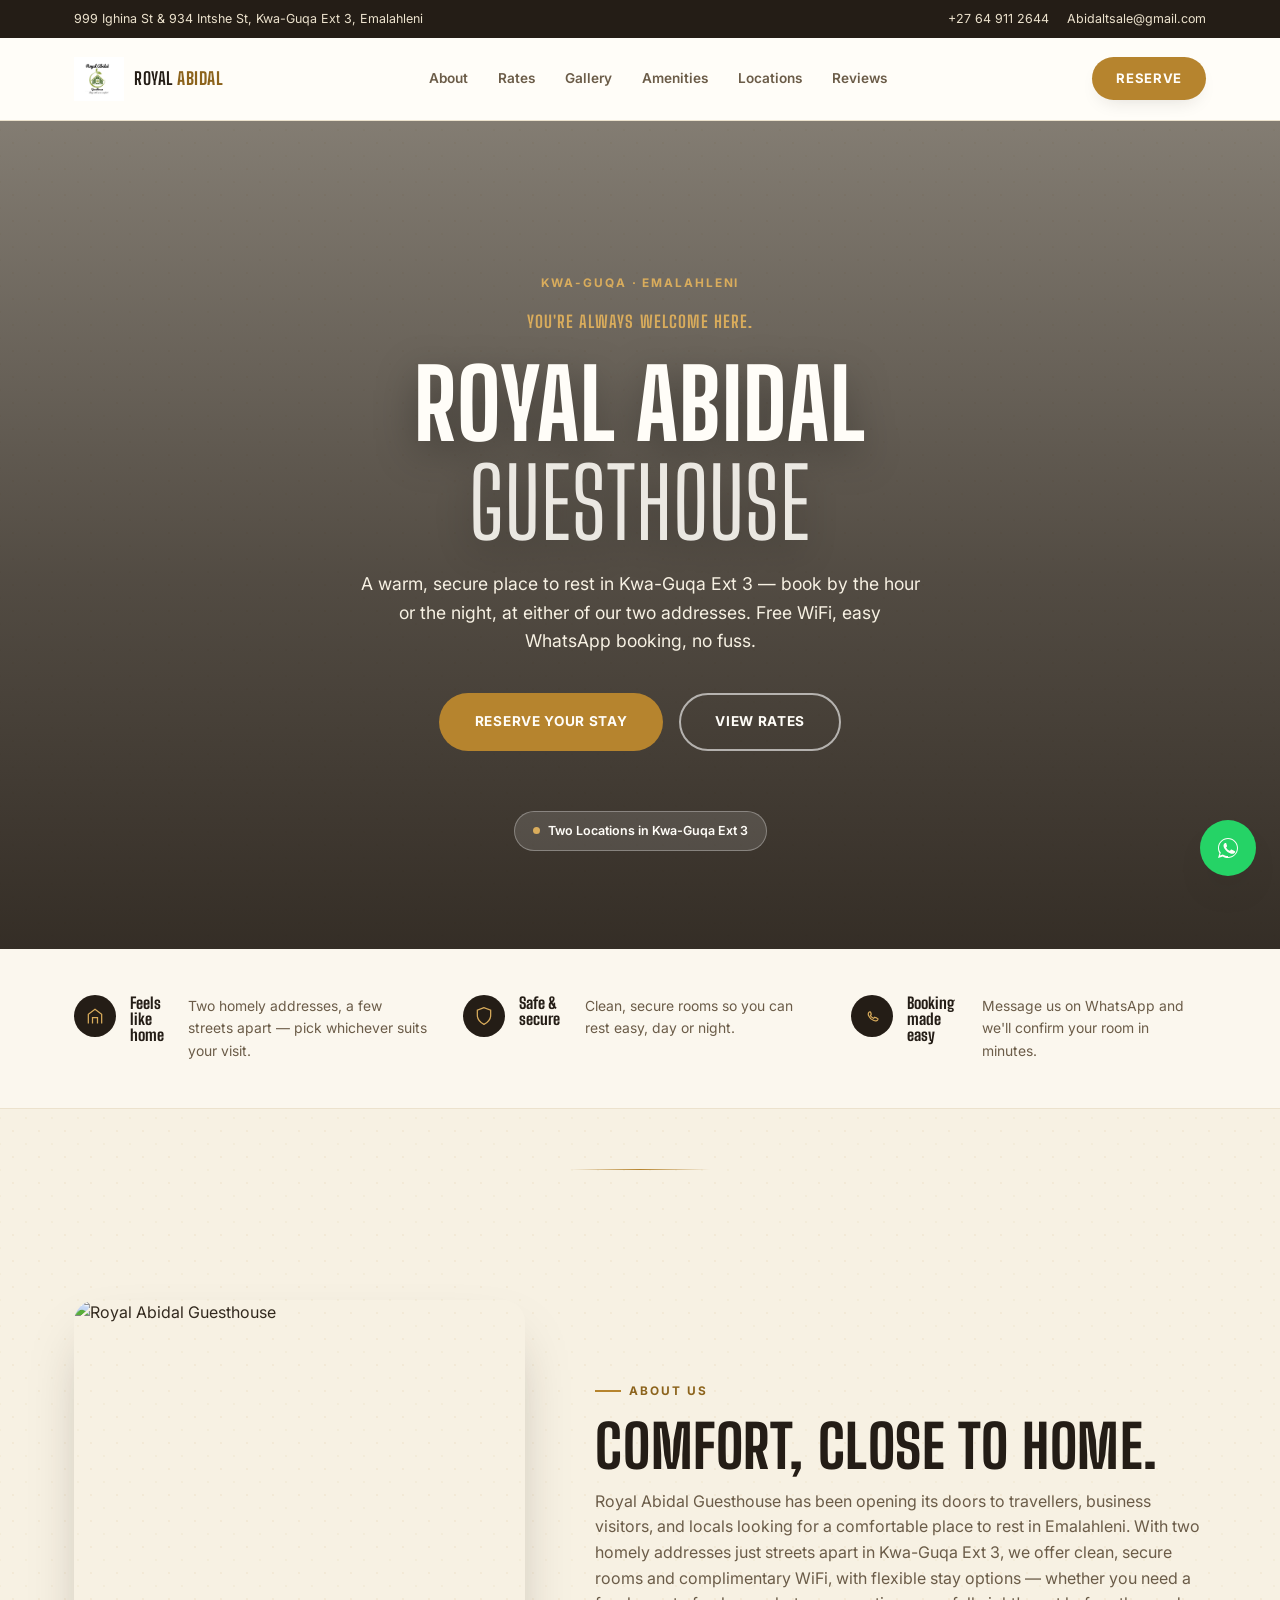
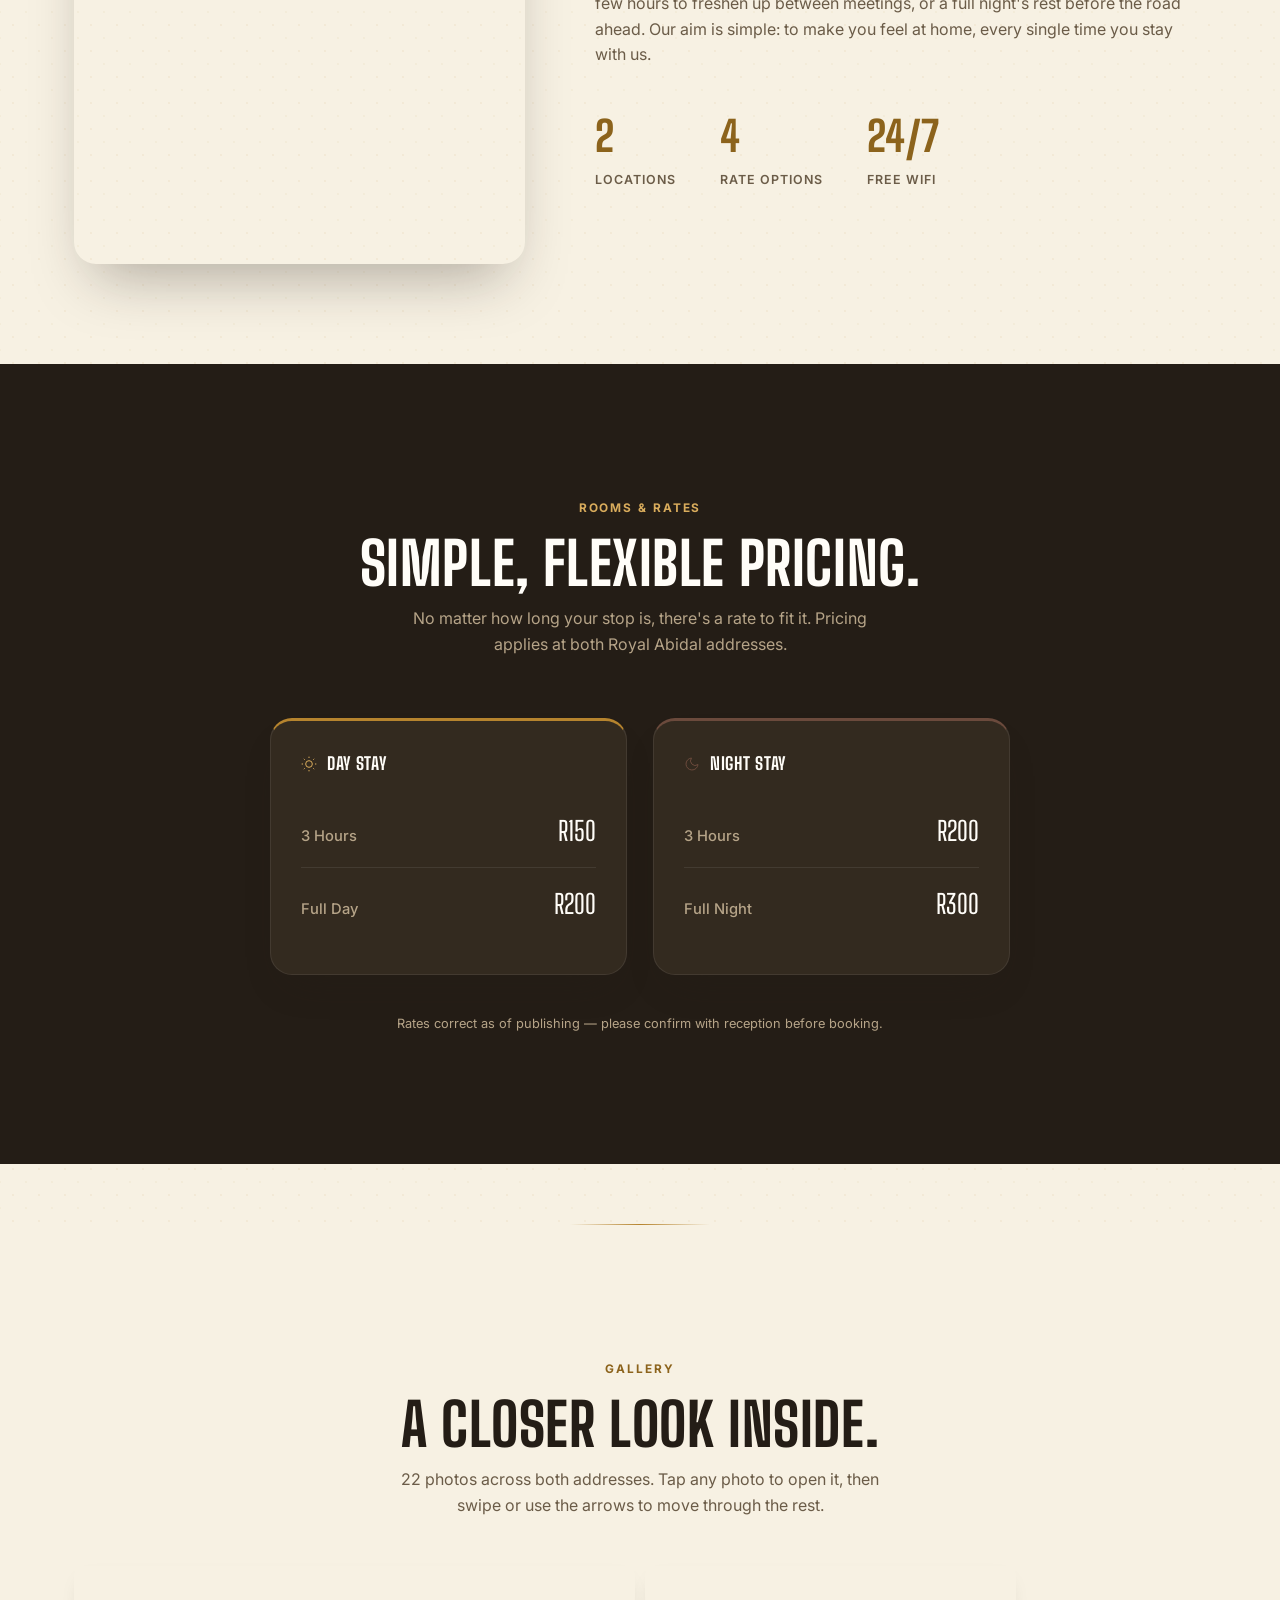
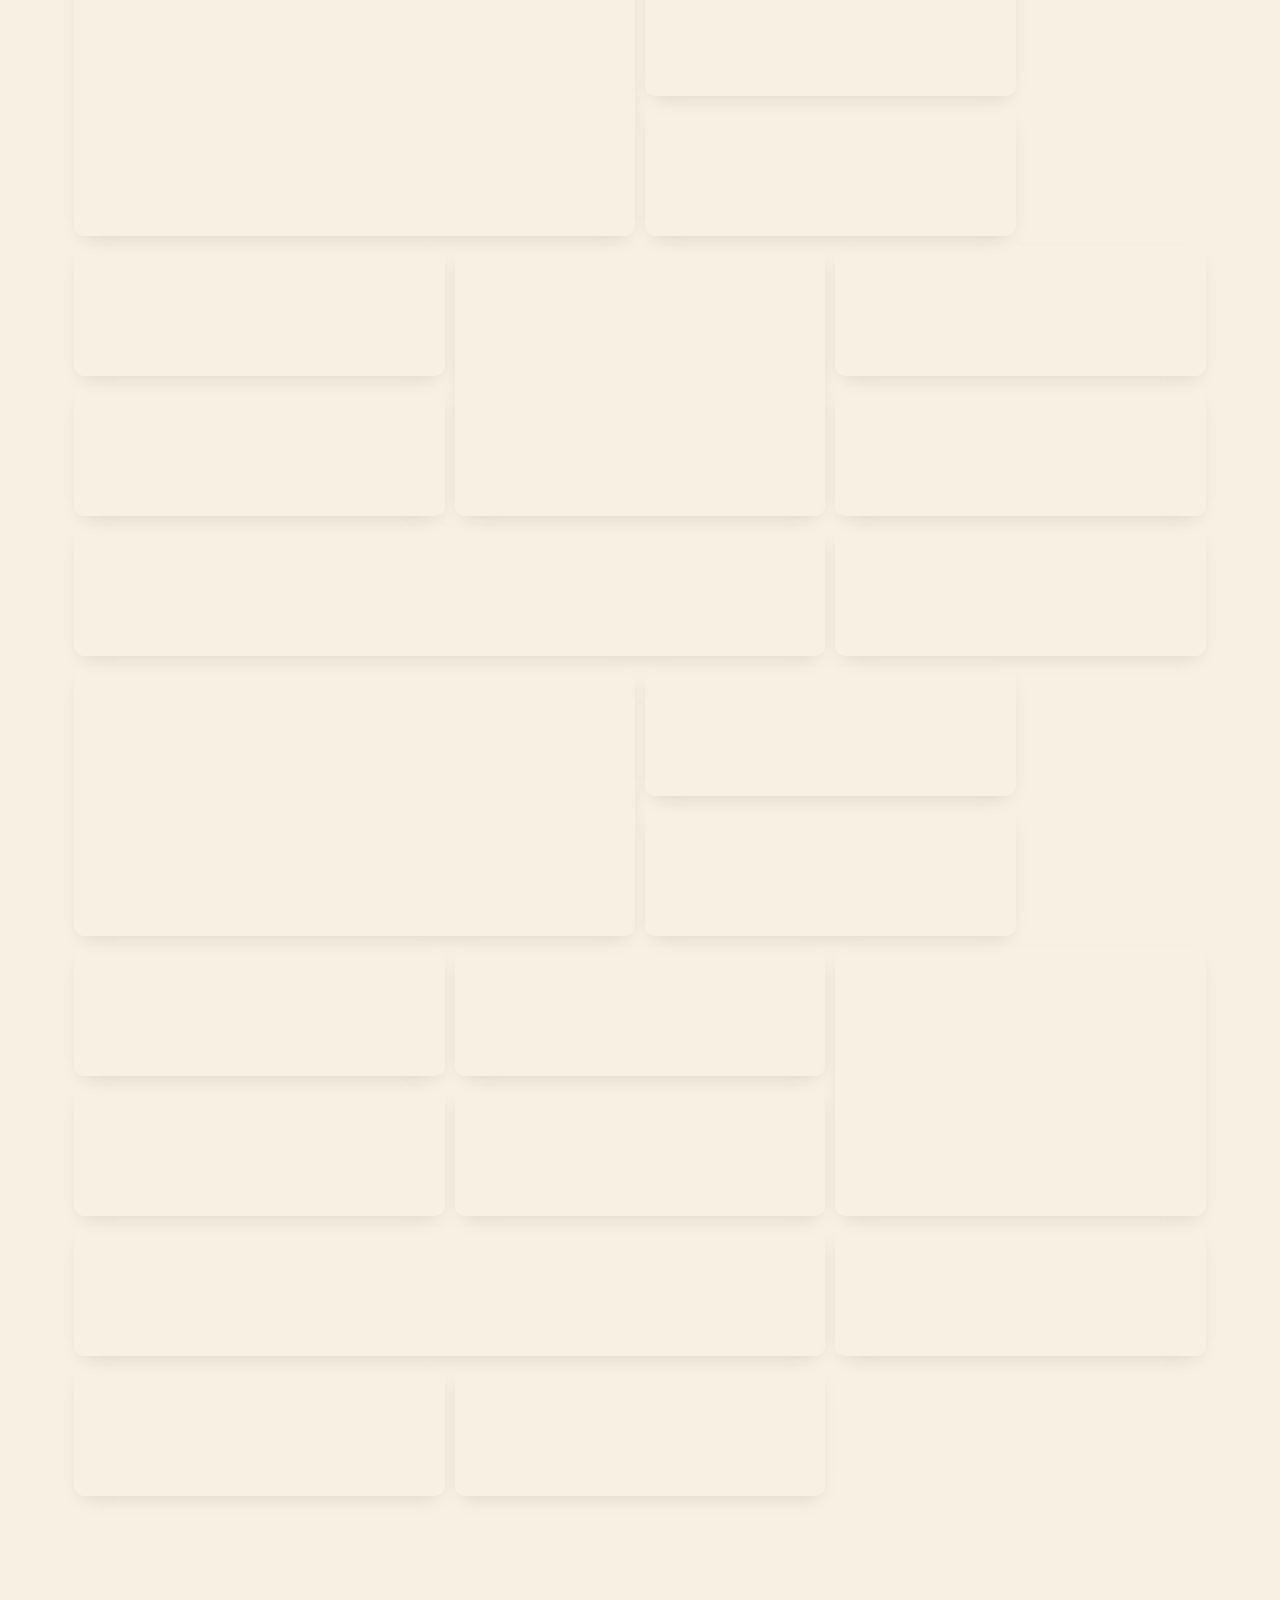
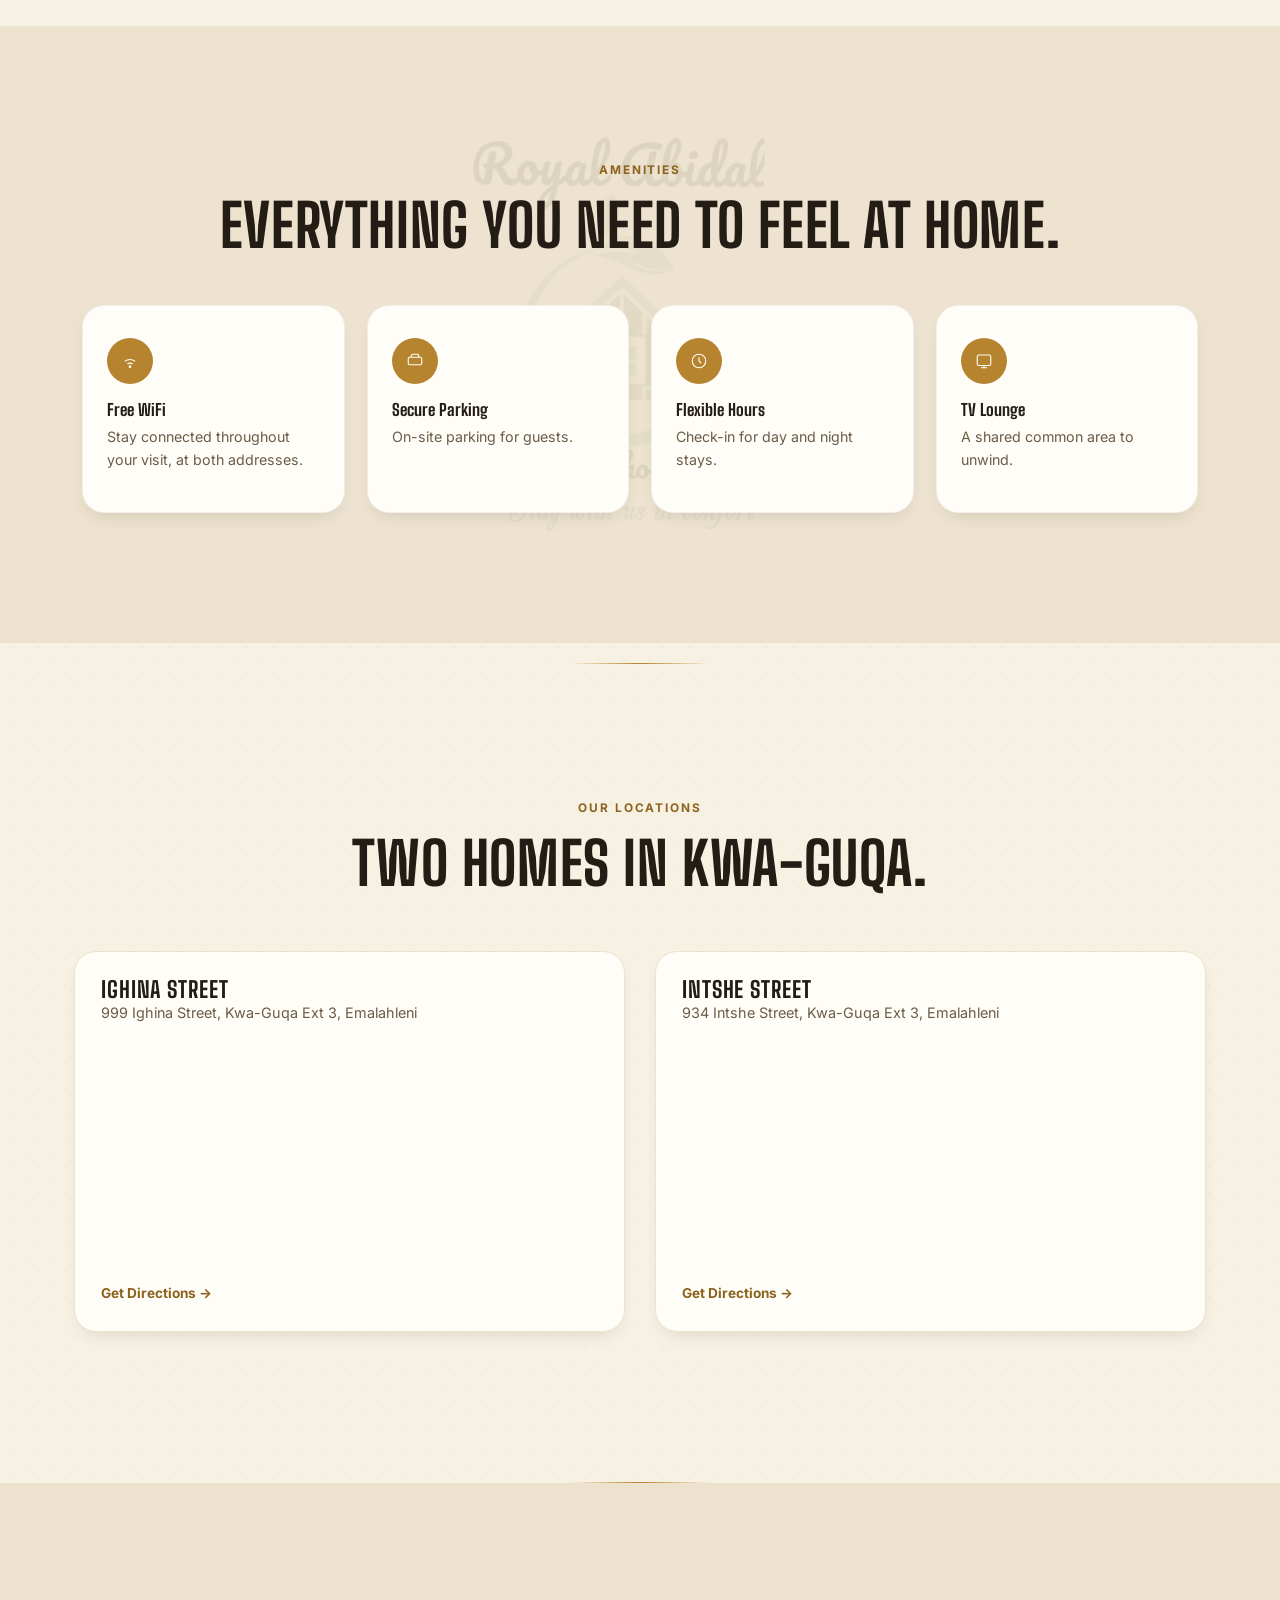
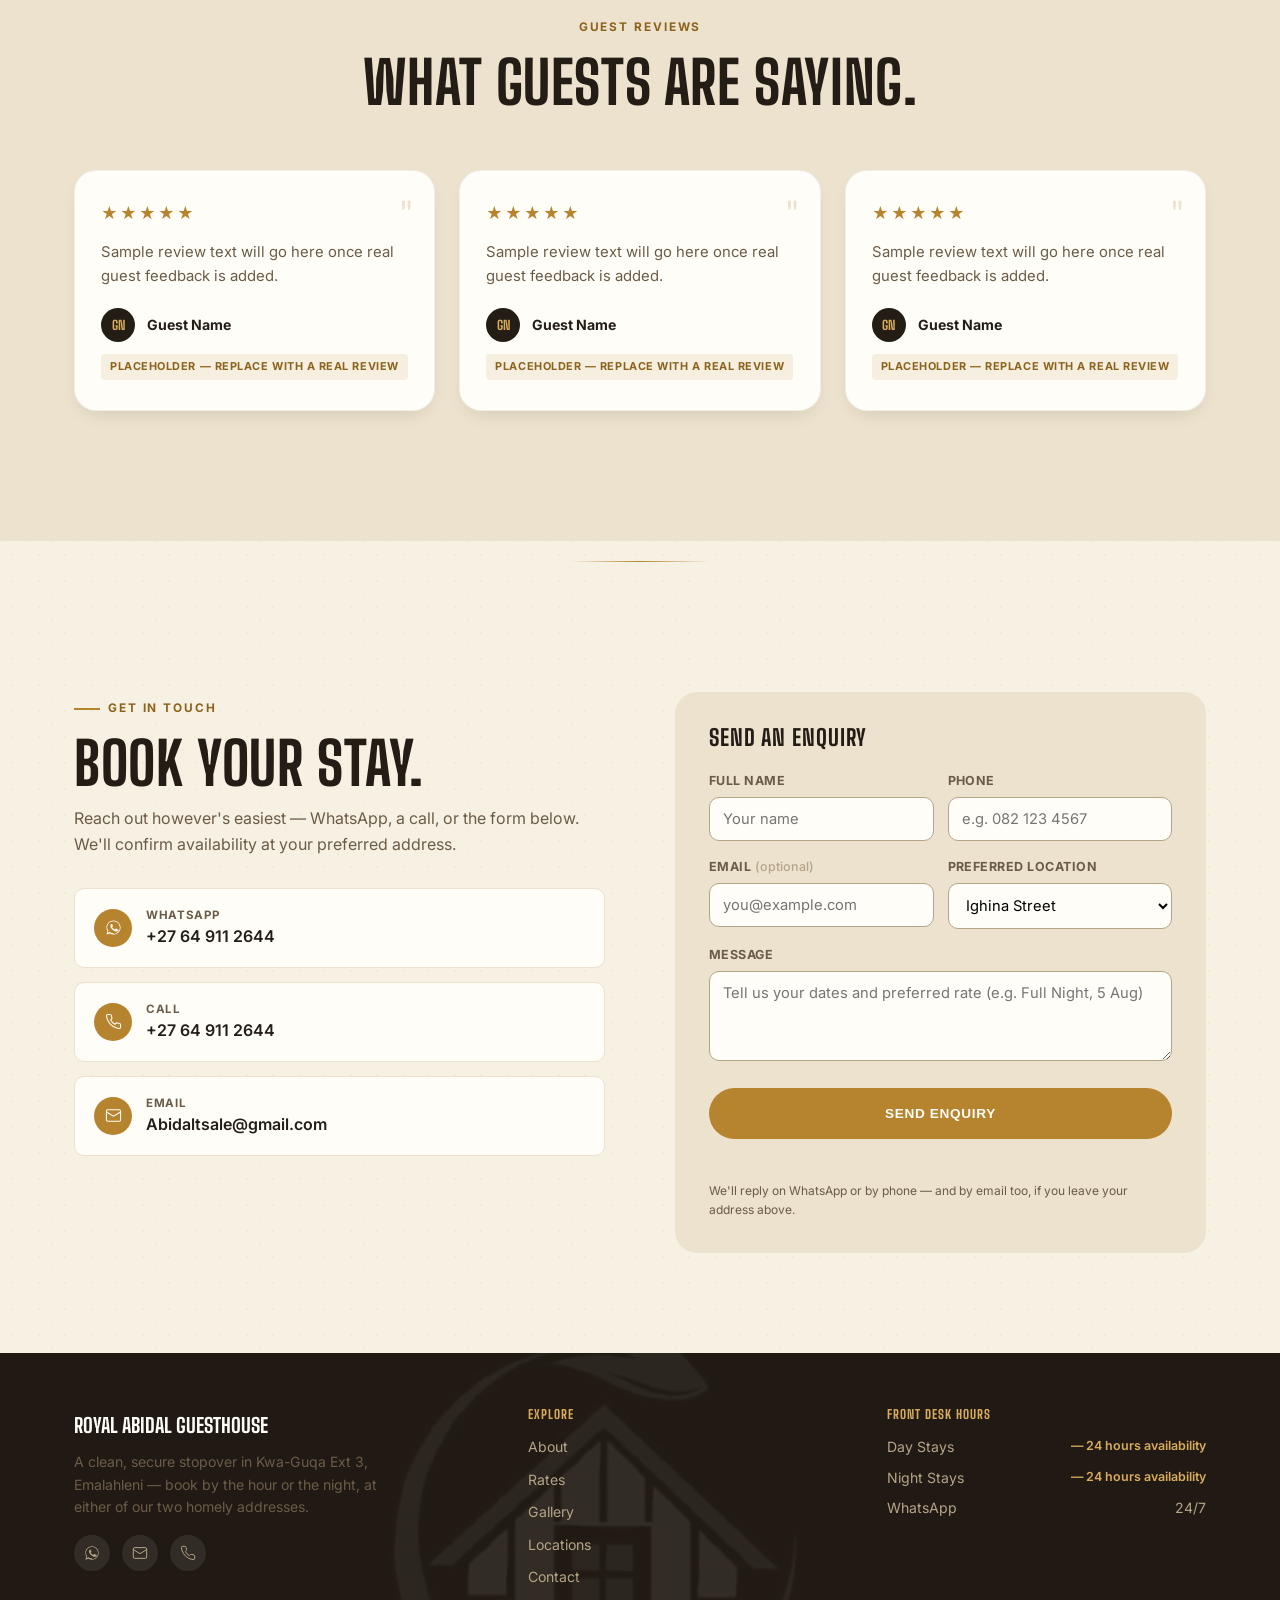
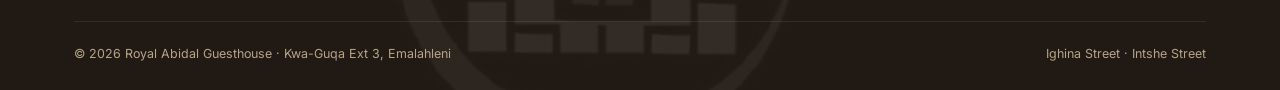
==== commit 2015f83b: "Reomve the -to confirm message" ====
--- a/index.html
+++ b/index.html
@@ -363,8 +363,8 @@
       <div class="footer-col">
         <h4>Front Desk Hours</h4>
         <div class="footer-hours">
-          <div class="row"><span>Day Stays</span><span class="note-inline">— to confirm</span></div>
-          <div class="row"><span>Night Stays</span><span class="note-inline">— to confirm</span></div>
+          <div class="row"><span>Day Stays</span><span class="note-inline">— 24 hours availability</span></div>
+          <div class="row"><span>Night Stays</span><span class="note-inline">— 24 hours availability</span></div>
           <div class="row"><span>WhatsApp</span><span>24/7</span></div>
         </div>
       </div>
@@ -395,7 +395,7 @@
      ============================================================ -->
 <script>
 (function () {
-  var SUPABASE_FUNCTION_URL = "https://loohupnjgrcdqnylolgf.supabase.co/functions/v1/send-enquiry";
+  var SUPABASE_FUNCTION_URL = "https://nqnnxmllftmpavobymjo.supabase.co/functions/v1/send-enquiry";
   var ADMIN_EMAIL = "Abidaltsale@gmail.com";
 
   var form = document.getElementById("enquiryForm");
@@ -445,8 +445,8 @@
       method: "POST",
       headers: {
         "Content-Type": "application/json",
-        "apikey": "sb_publishable_Q-IO9oee02DiVDIU7biYSA_yaAz-jeK",
-        "Authorization": "Bearer sb_publishable_Q-IO9oee02DiVDIU7biYSA_yaAz-jeK"
+        "apikey": "sb_publishable_H0oT8EKItI3fL7dSlze6VA_oLfEzgH3",
+        "Authorization": "Bearer sb_publishable_H0oT8EKItI3fL7dSlze6VA_oLfEzgH3"
       },
       body: JSON.stringify(data)
     })
@@ -455,7 +455,7 @@
         return res.json();
       })
       .then(function () {
-        statusEl.textContent = "Thanks! We've received your enquiry and sent a welcome email to " + data.email + ".";
+        statusEl.textContent = "Thanks! We've received your enquiry please check your email ".";
         statusEl.className = "form-status success";
         form.reset();
       })
--- a/style.css
+++ b/style.css
@@ -731,7 +731,32 @@
 }
 
 /* ---------- Footer ---------- */
-footer { background: var(--cream-950); color: var(--cream-400); padding: 56px 0 26px; }
+footer {
+  position: relative;
+  background: var(--cream-950);
+  color: var(--cream-400);
+  padding: 56px 0 26px;
+  overflow: hidden;
+}
+/* Logo watermark — fills the footer, inverted/lightened so it reads on
+   the dark espresso background instead of disappearing into it. */
+footer::before {
+  content: "";
+  position: absolute;
+  inset: 0;
+  background-image: url('royaladidal_logo.jpeg');
+  background-repeat: no-repeat;
+  background-position: center;
+  background-size: cover;
+  opacity: 0.08;
+  filter: grayscale(1) invert(1) brightness(1.4);
+  pointer-events: none;
+  z-index: 0;
+}
+footer > .container {
+  position: relative;
+  z-index: 1;
+}
 .footer-grid { display: grid; grid-template-columns: 1.3fr 1fr 1fr; gap: 40px; padding-bottom: 32px; border-bottom: 1px solid rgba(255,255,255,0.08); }
 .footer-logo { font-family: var(--font-display); font-weight: 700; text-transform: uppercase; color: var(--white); font-size: 1.25rem; margin-bottom: 10px; }
 .footer-desc { font-size: 0.88rem; line-height: 1.6; max-width: 320px; }
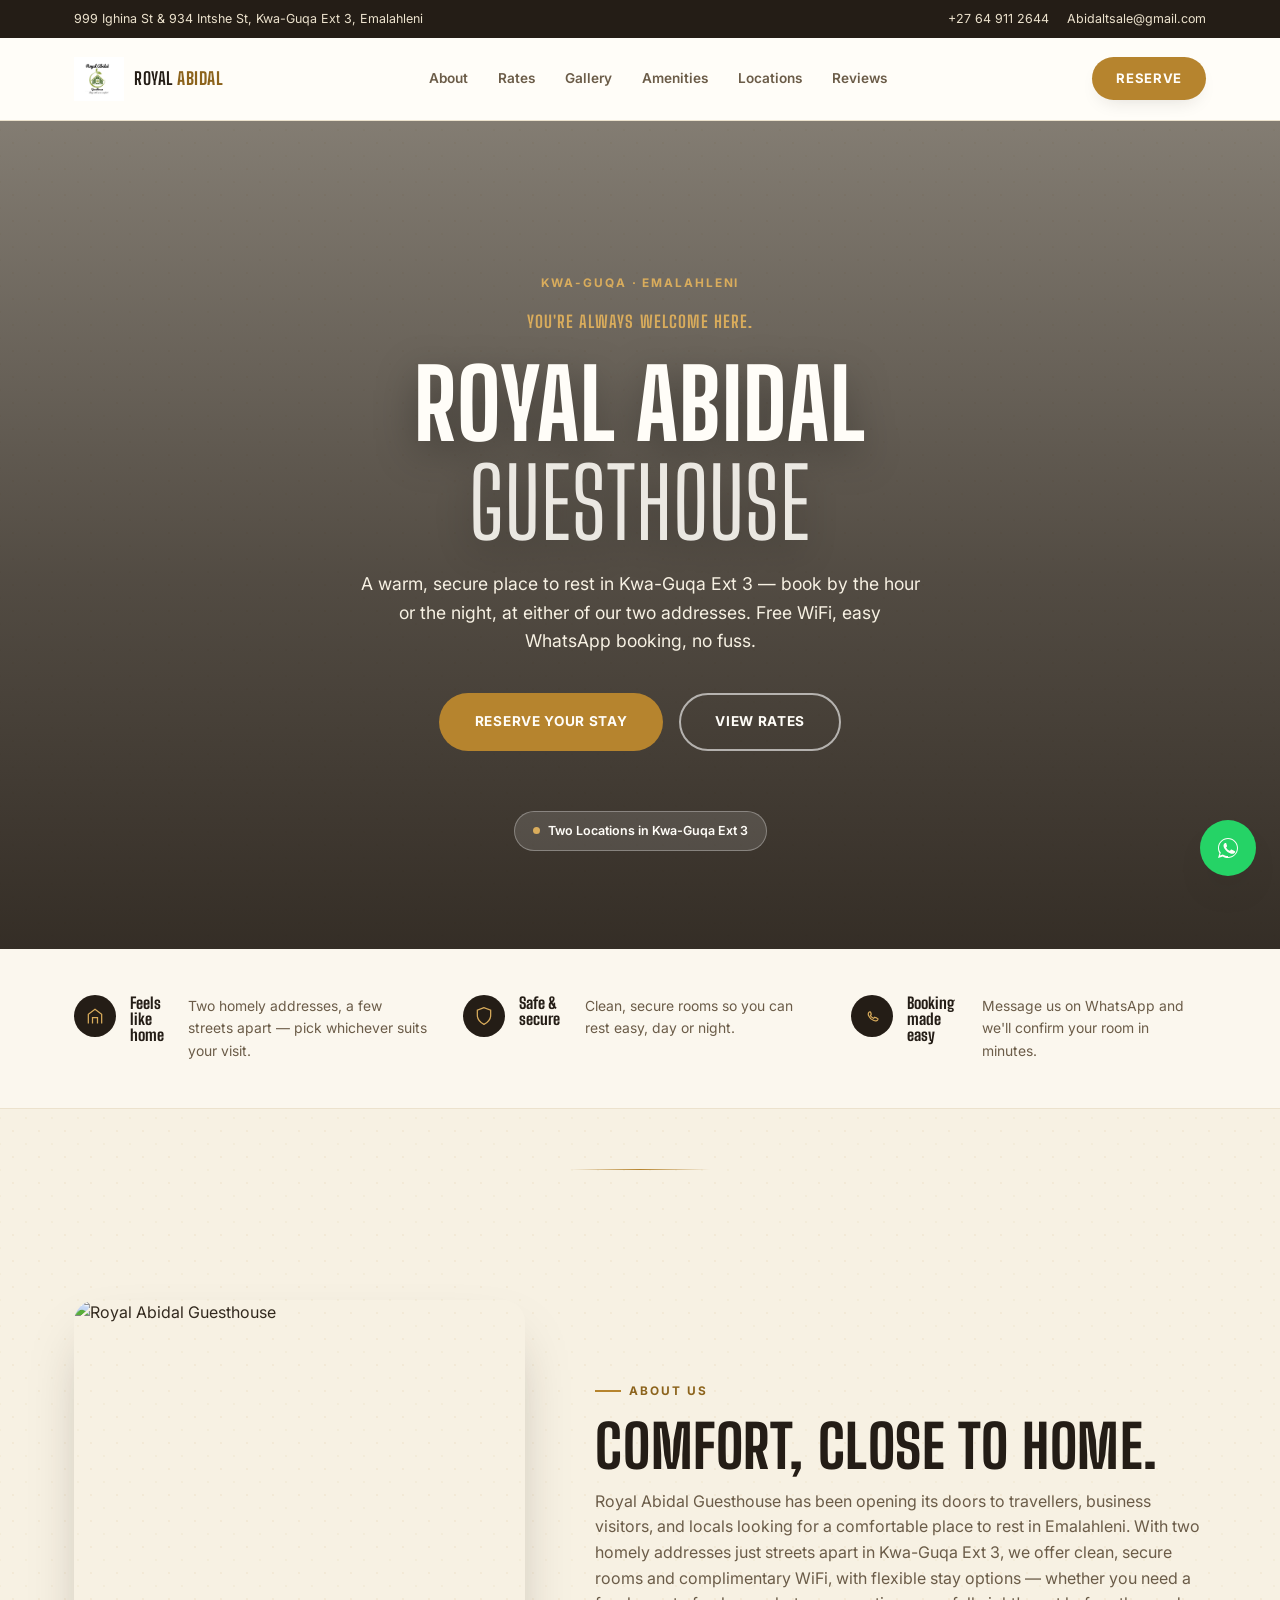
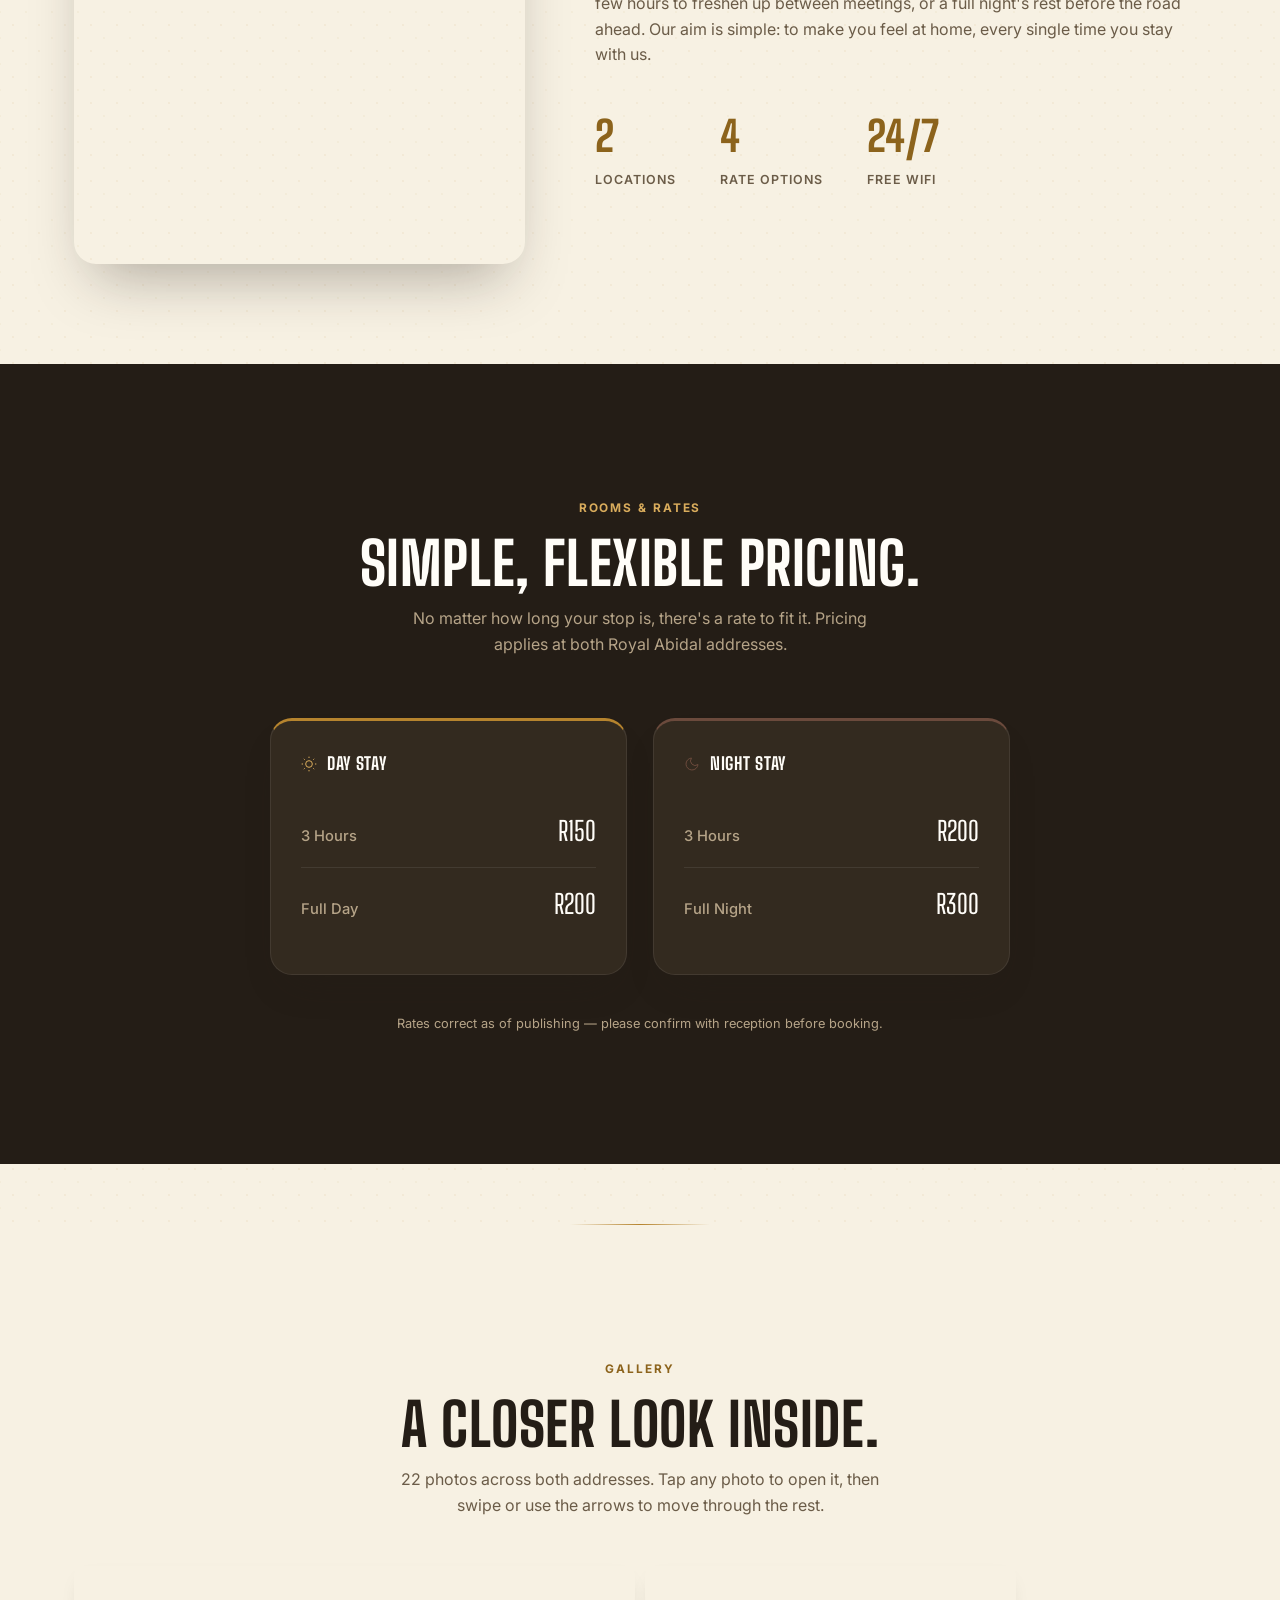
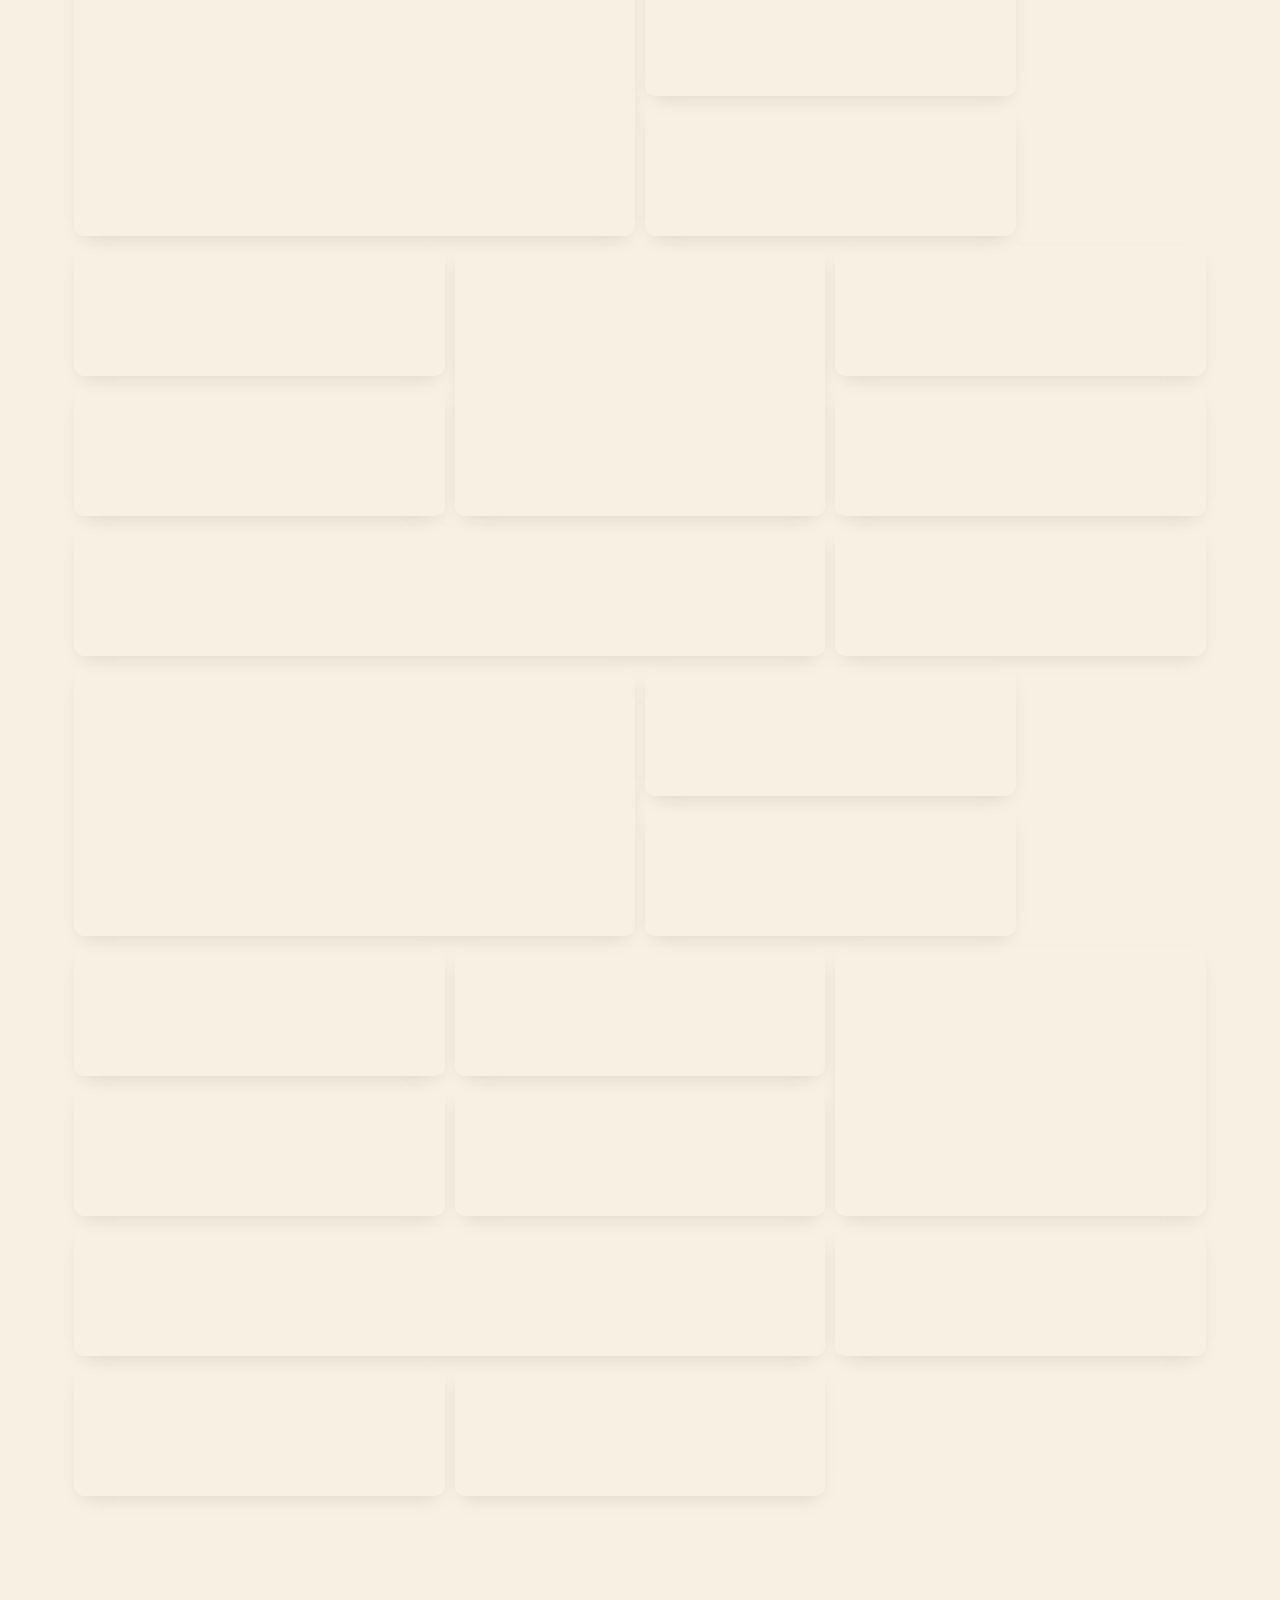
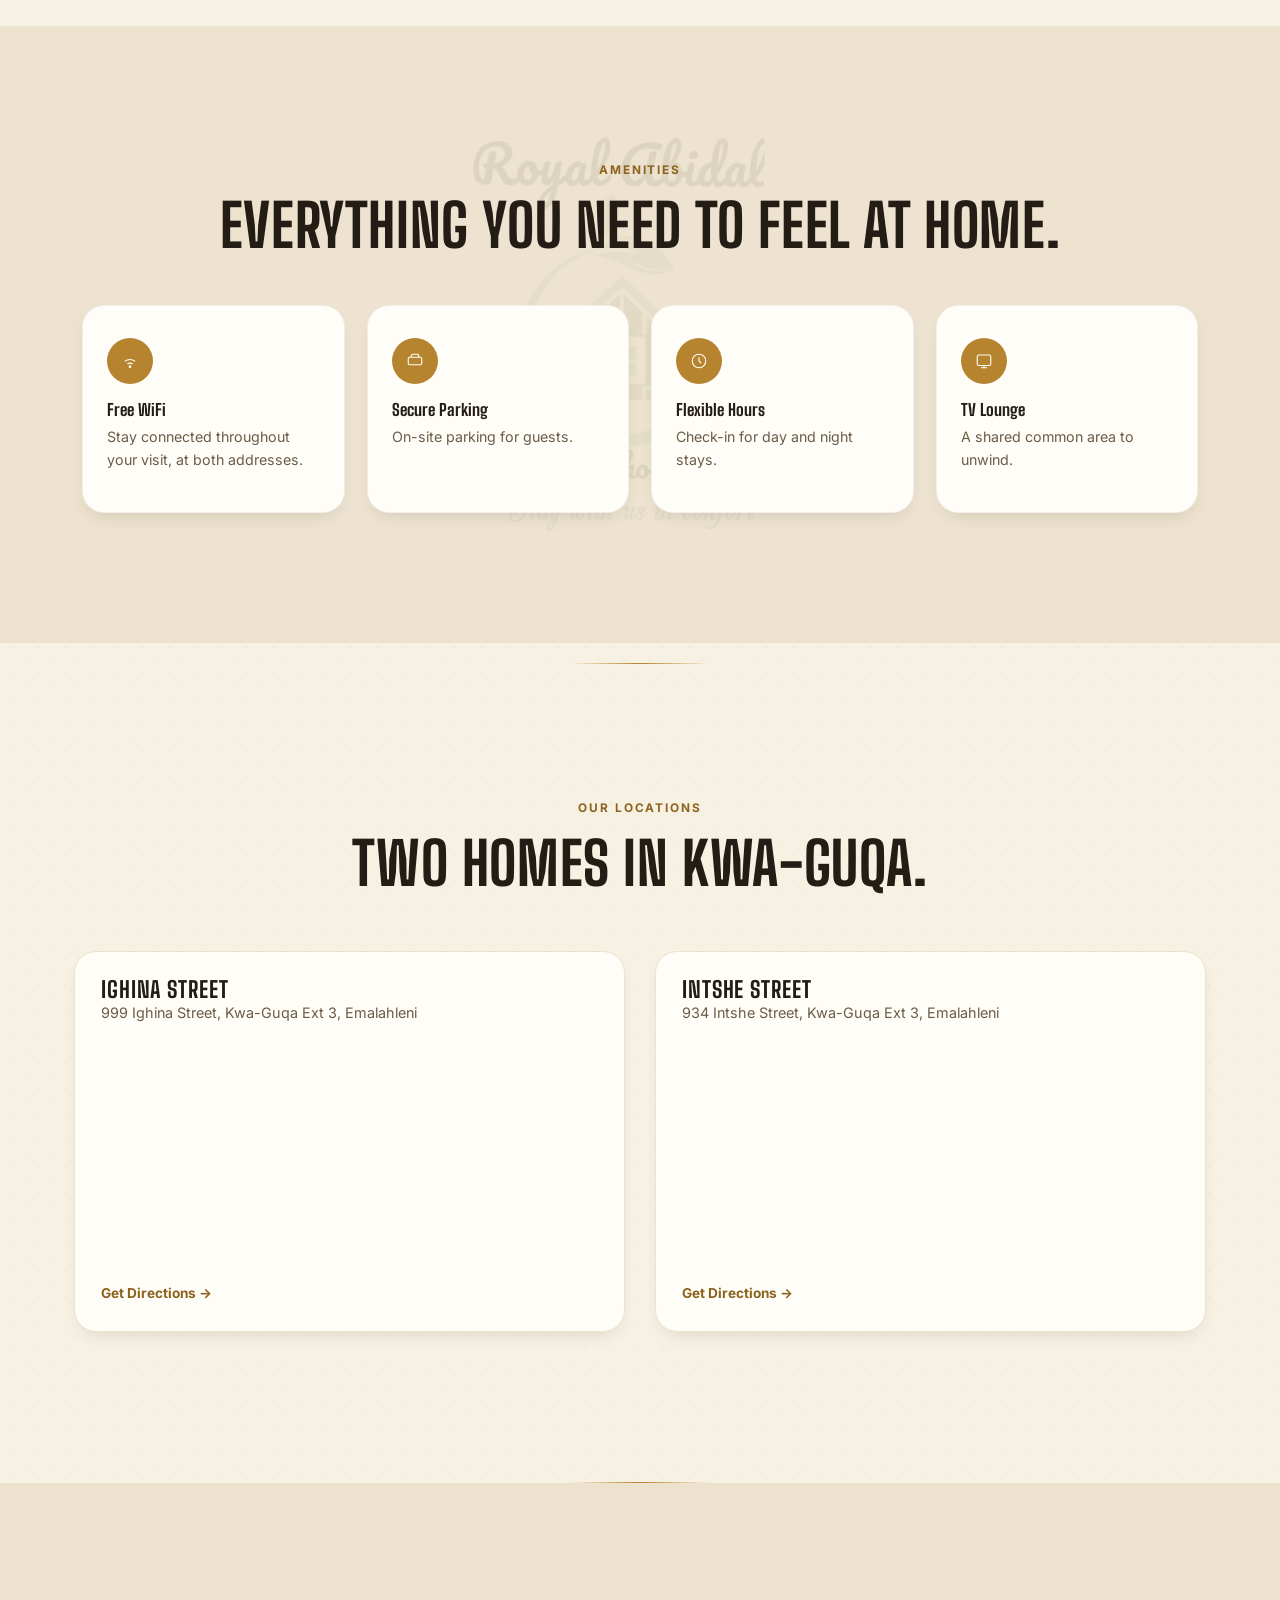
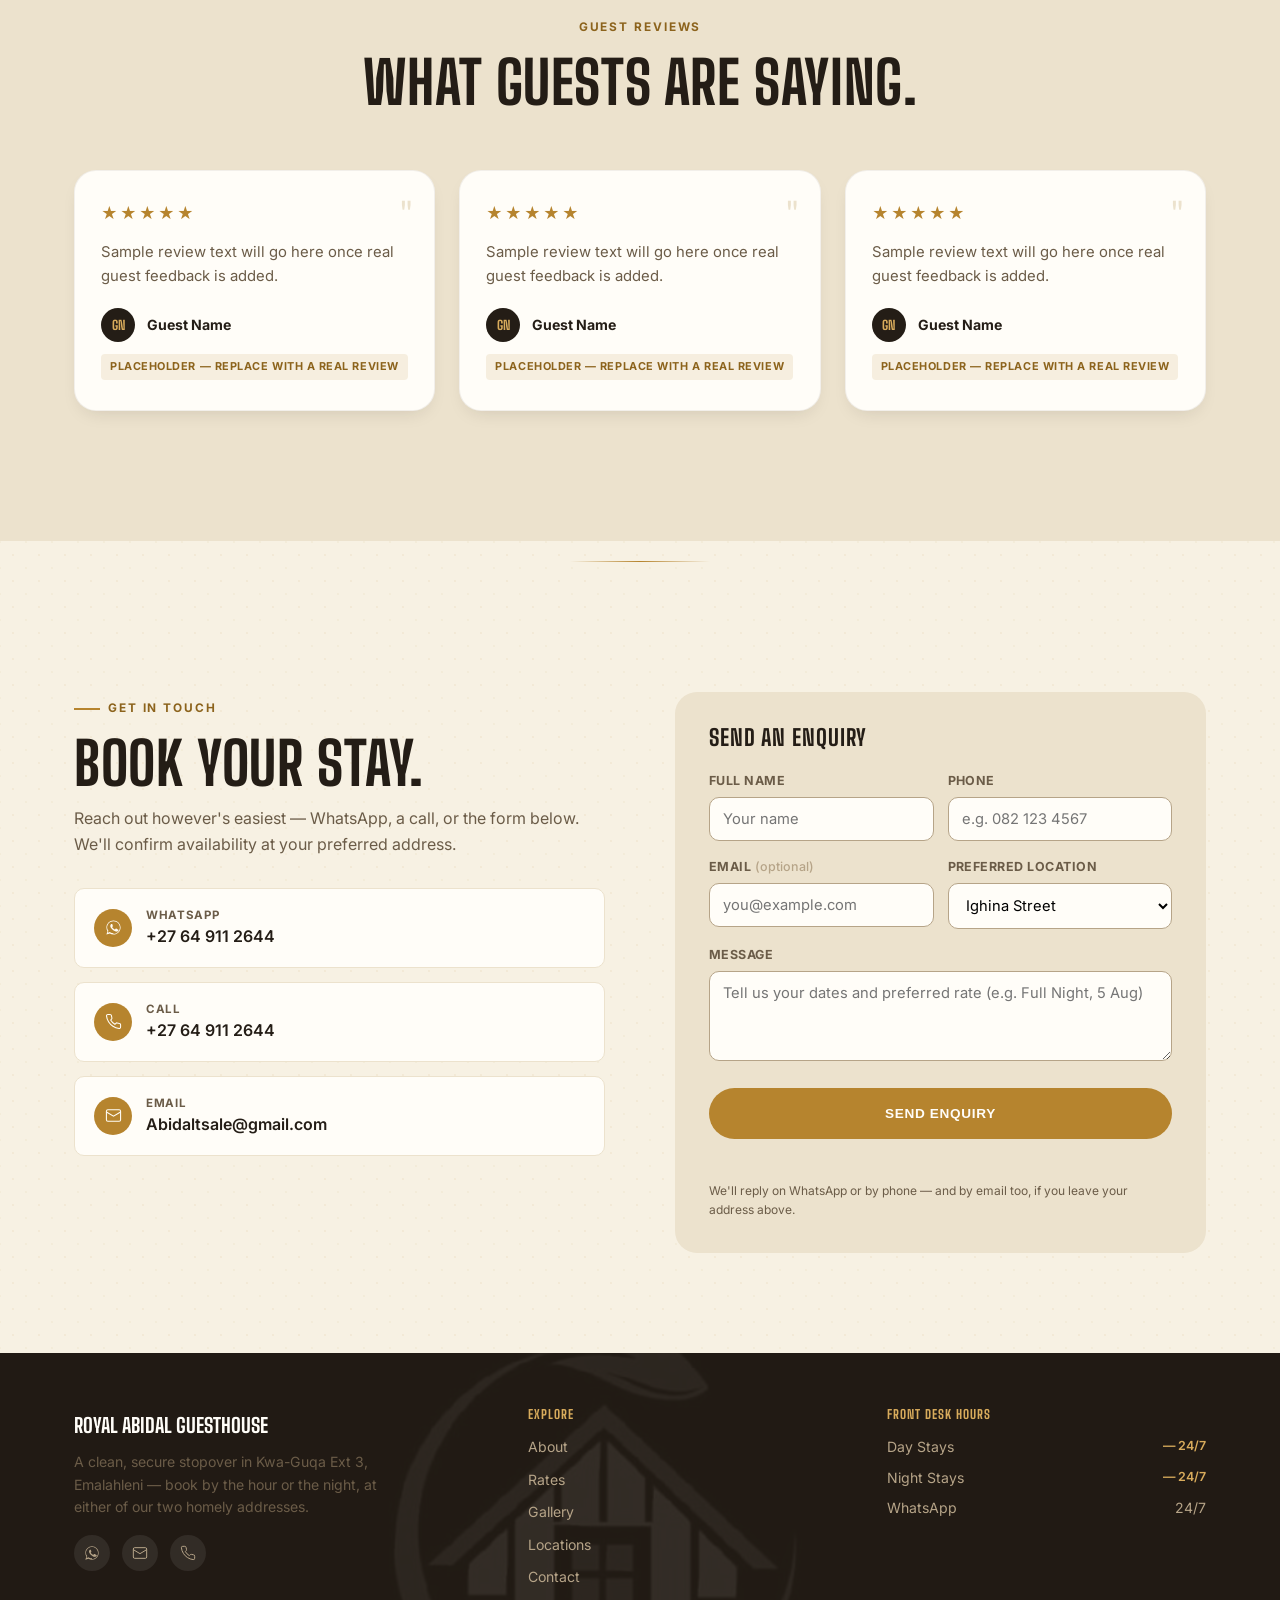
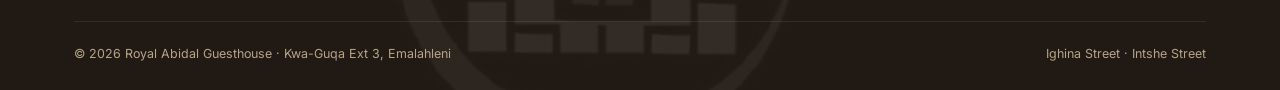
==== commit 17a348c2: "Add logo watermark to footer background" ====
--- a/index.html
+++ b/index.html
@@ -363,8 +363,8 @@
       <div class="footer-col">
         <h4>Front Desk Hours</h4>
         <div class="footer-hours">
-          <div class="row"><span>Day Stays</span><span class="note-inline">— 24 hours availability</span></div>
-          <div class="row"><span>Night Stays</span><span class="note-inline">— 24 hours availability</span></div>
+          <div class="row"><span>Day Stays</span><span class="note-inline">— 24/7</span></div>
+          <div class="row"><span>Night Stays</span><span class="note-inline">— 24/7</span></div>
           <div class="row"><span>WhatsApp</span><span>24/7</span></div>
         </div>
       </div>
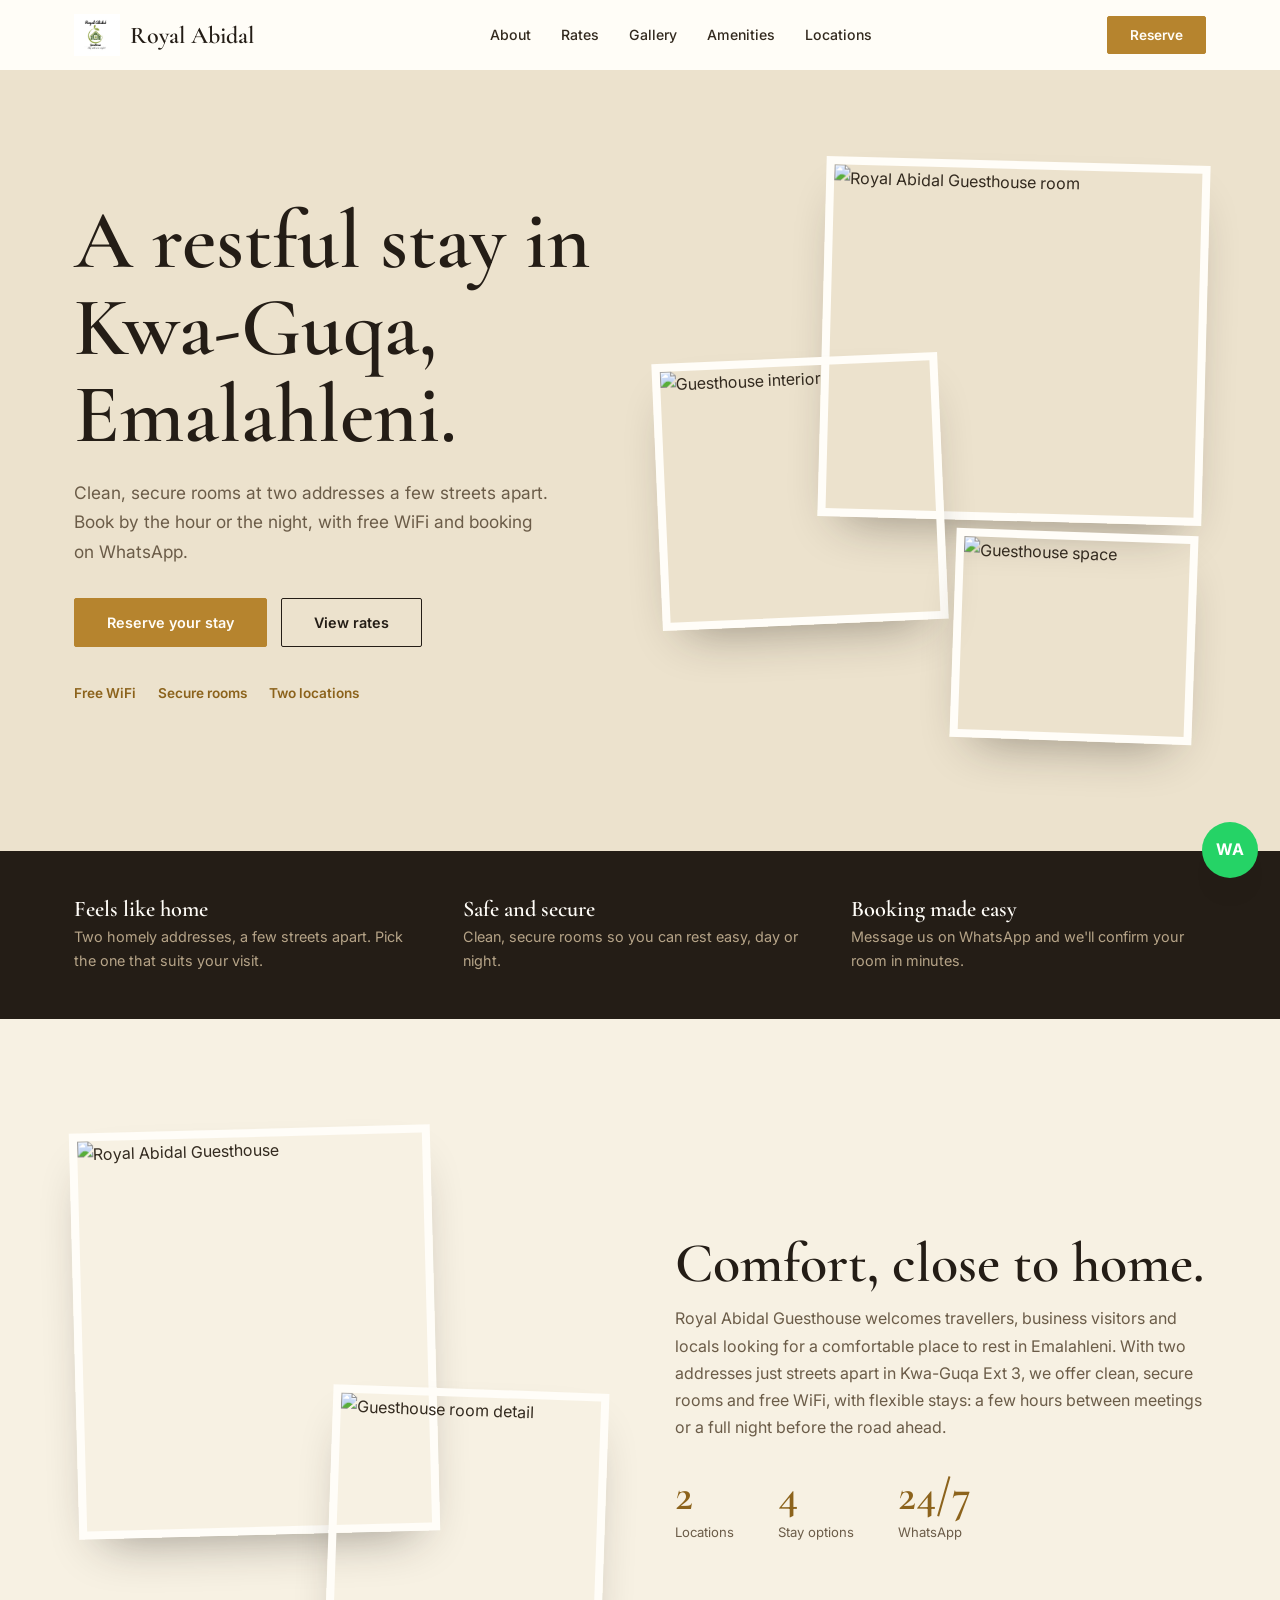
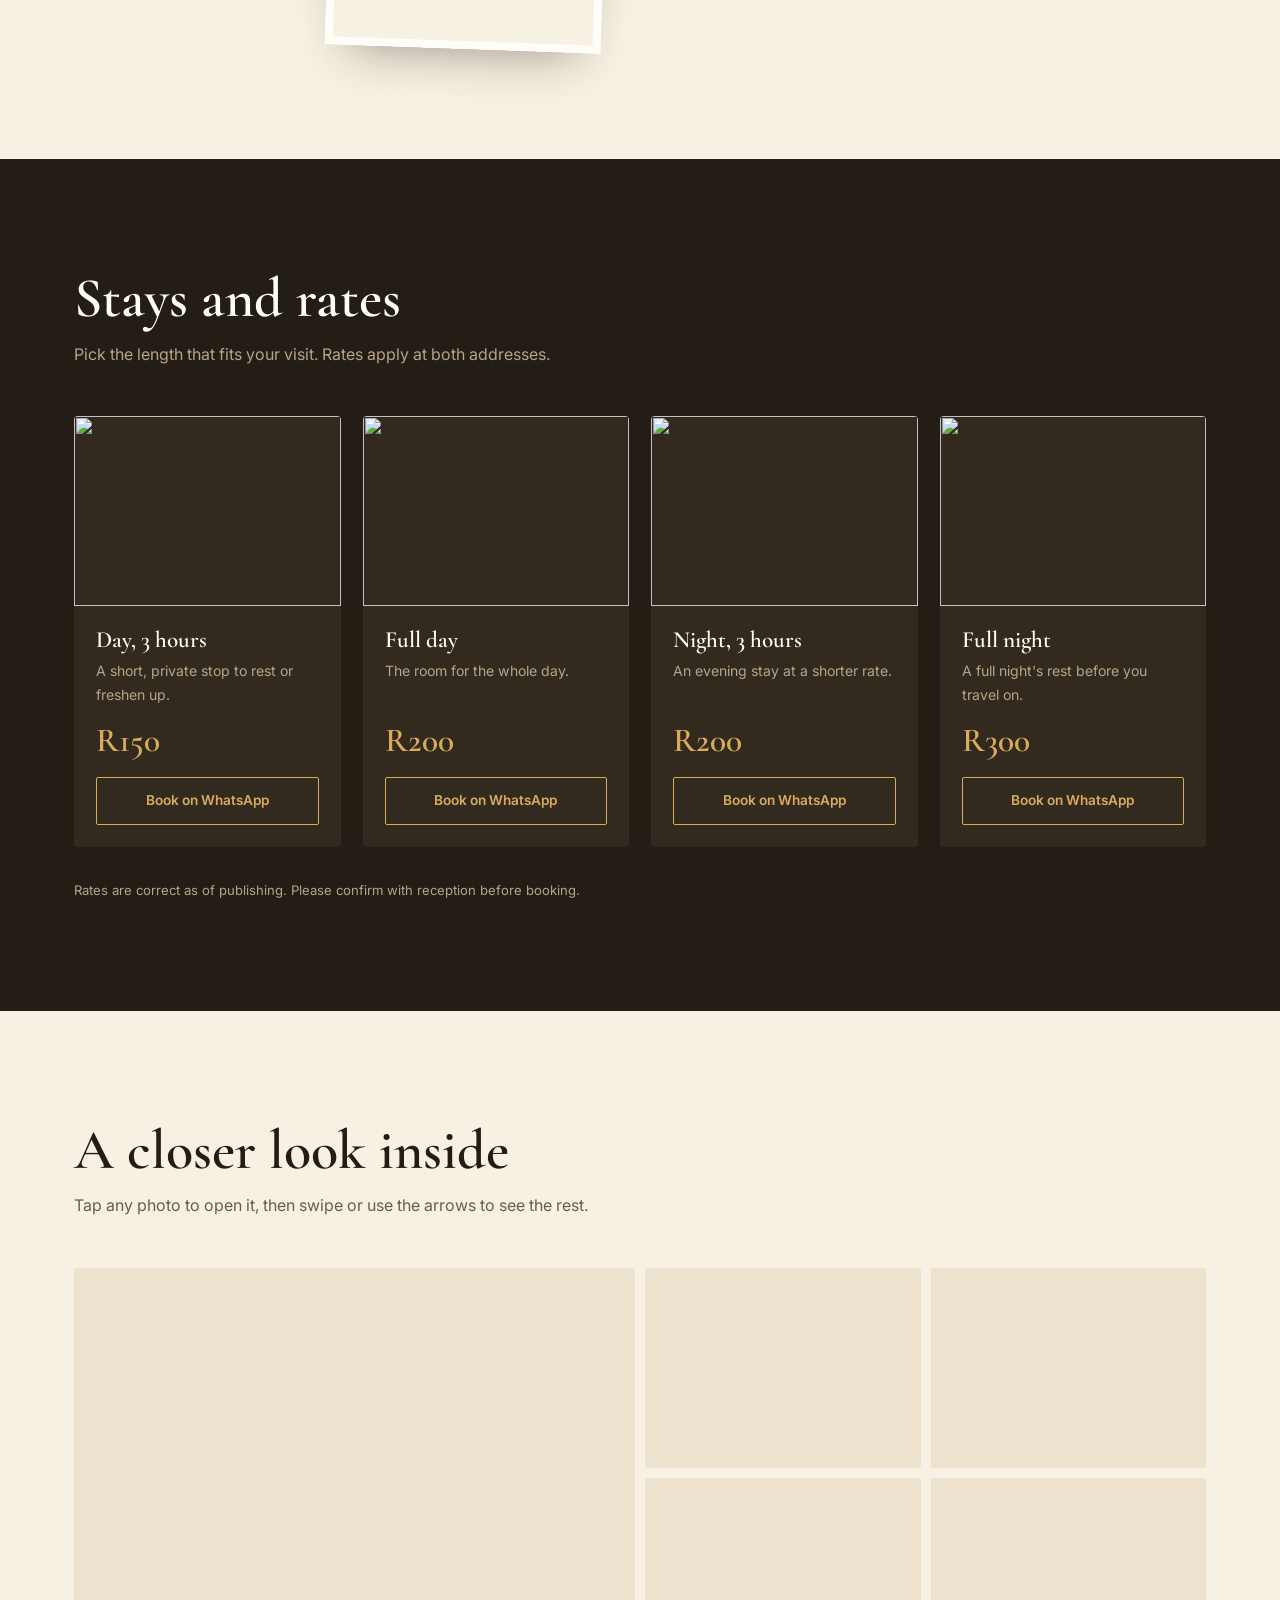
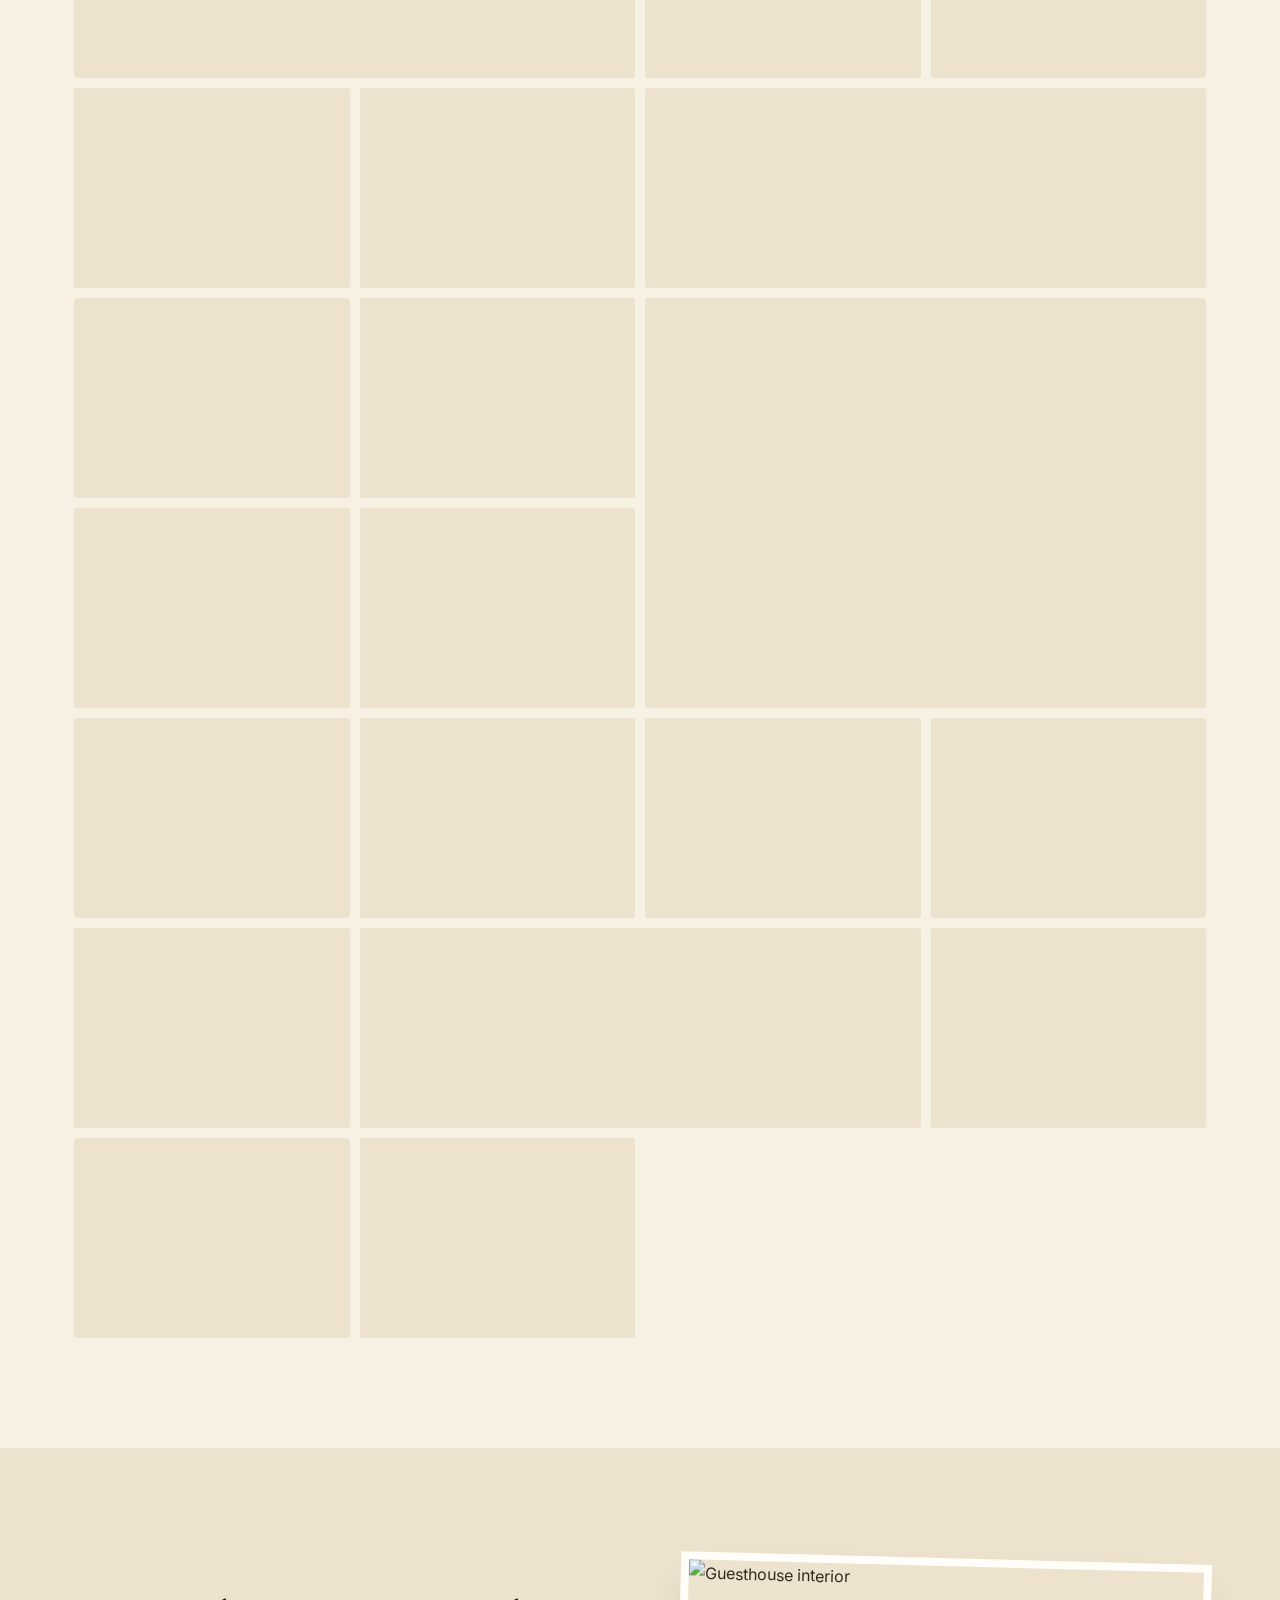
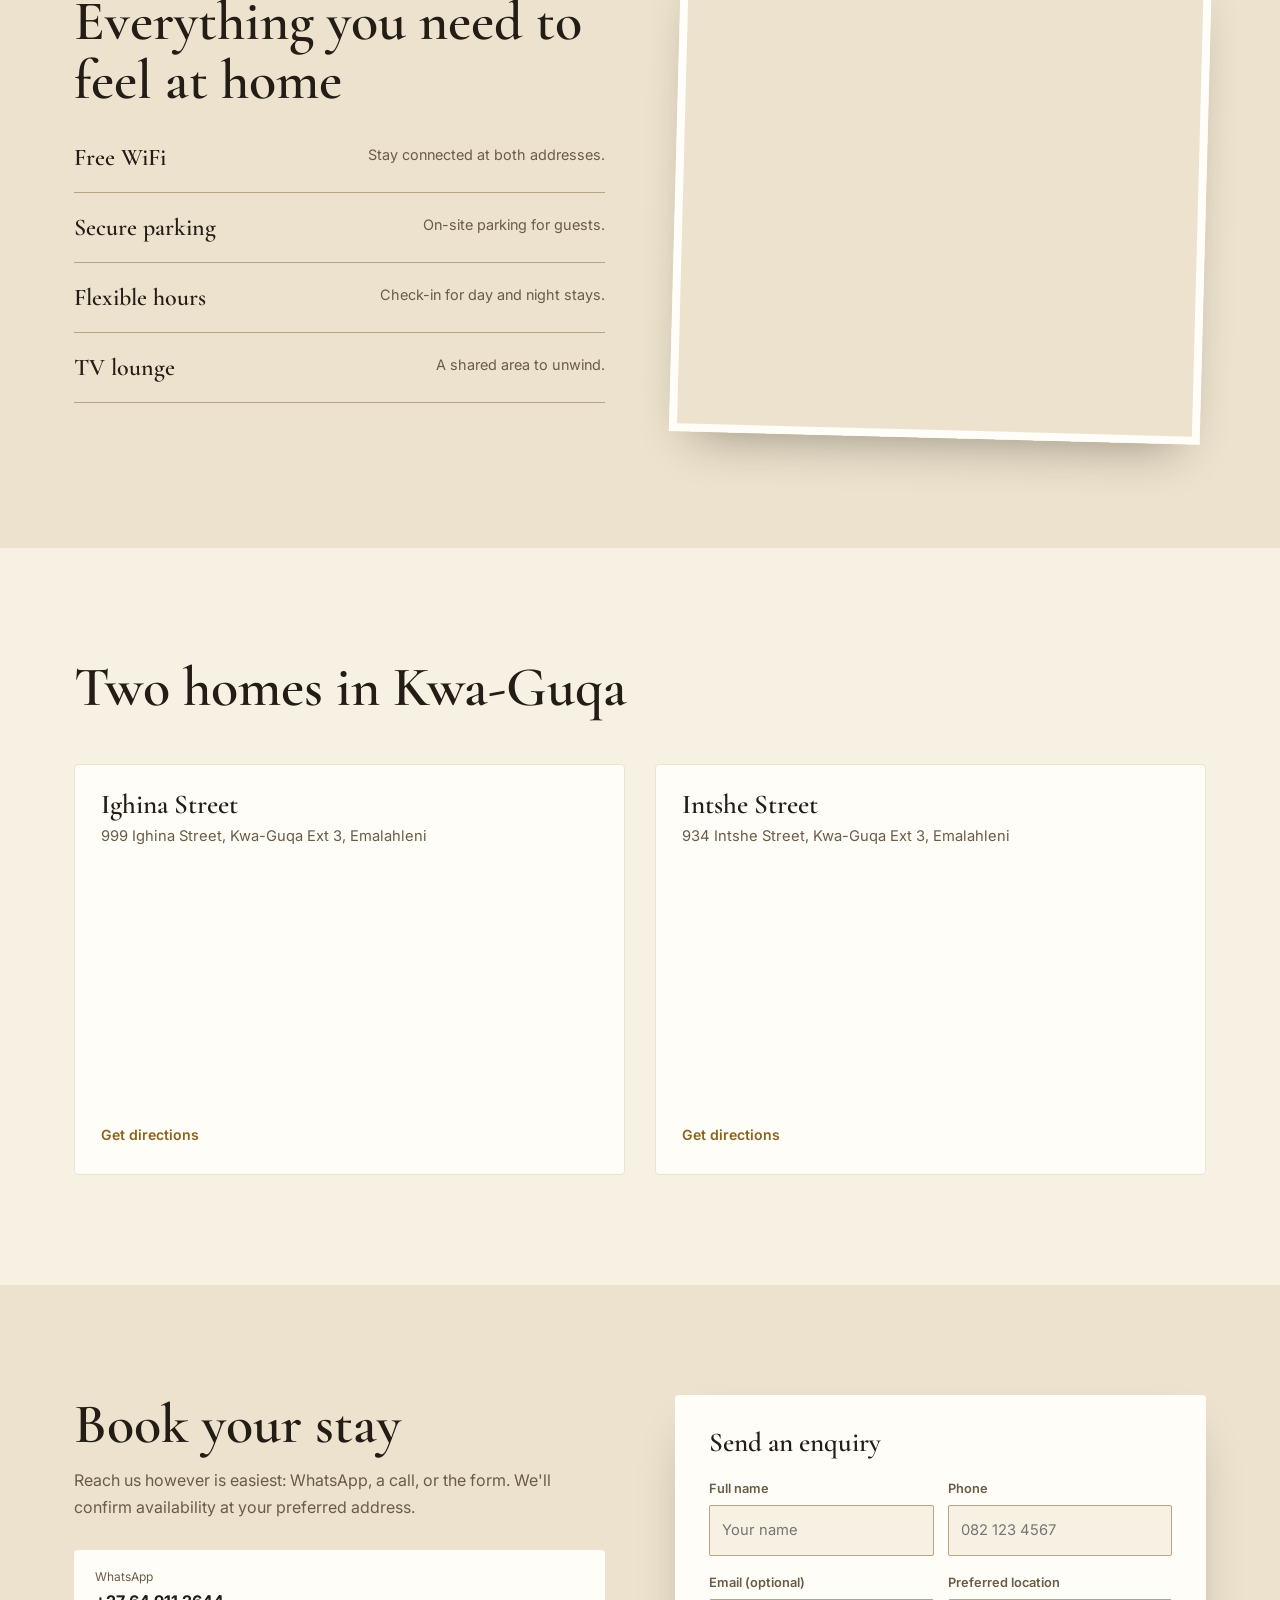
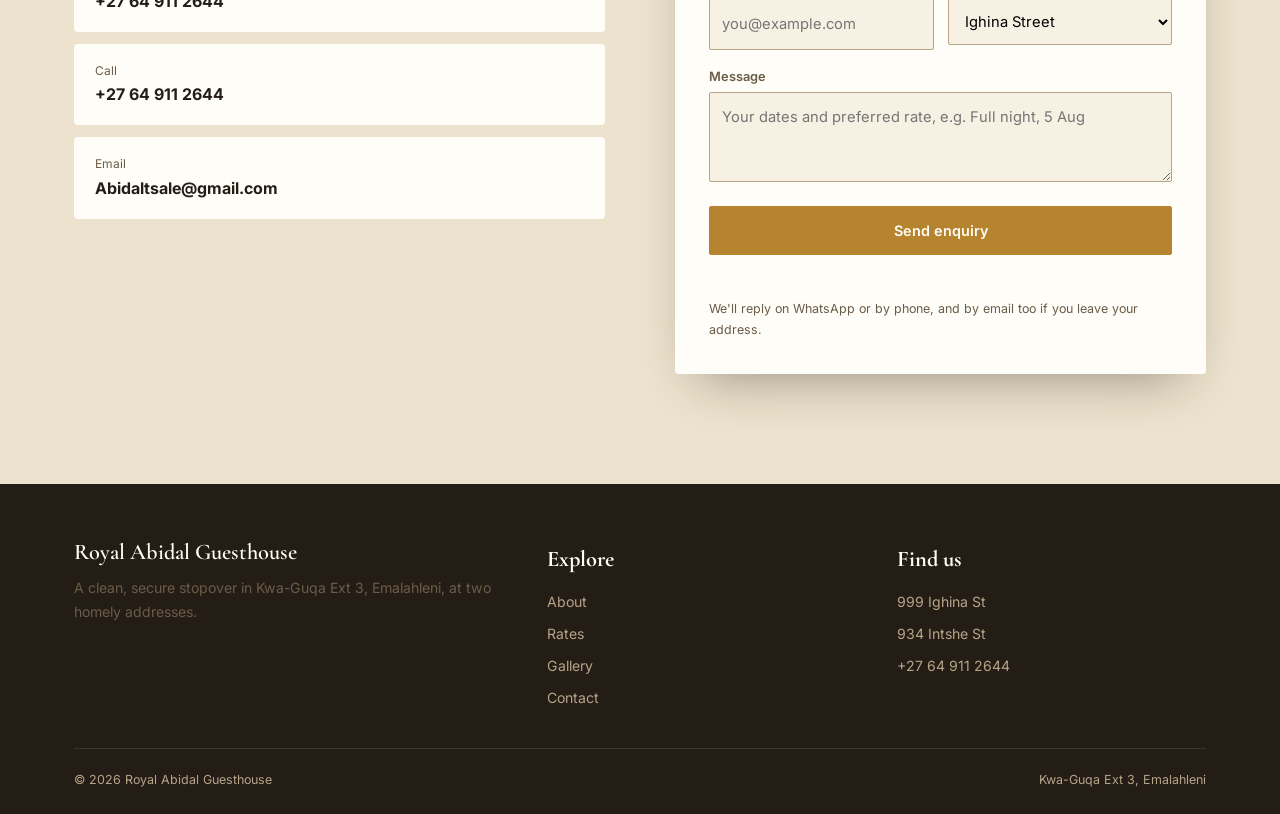
==== commit 7368a2fb: "updates" ====
--- a/index.html
+++ b/index.html
@@ -4,473 +4,175 @@
 <meta charset="UTF-8">
 <meta name="viewport" content="width=device-width, initial-scale=1.0">
 <title>Royal Abidal Guesthouse — Emalahleni</title>
-<meta name="description" content="Royal Abidal Guesthouse — clean, secure day and night rooms across two locations in Kwa-Guqa, Emalahleni.">
-
-<link rel="icon" type="image/svg+xml" href="data:image/svg+xml,%3Csvg xmlns='http://www.w3.org/2000/svg' viewBox='0 0 64 64'%3E%3Crect width='64' height='64' rx='12' fill='%23241d16'/%3E%3Ctext x='32' y='42' font-family='Arial, sans-serif' font-weight='700' font-size='26' fill='%23d9ac5c' text-anchor='middle'%3ERA%3C/text%3E%3C/svg%3E">
-
+<meta name="description" content="Clean, secure day and night rooms across two locations in Kwa-Guqa Ext 3, Emalahleni. Free WiFi and easy WhatsApp booking.">
+<link rel="icon" type="image/jpeg" href="royaladidal_logo.jpeg?v=2">
+<link rel="apple-touch-icon" href="royaladidal_logo.jpeg?v=2">
 <meta property="og:type" content="website">
 <meta property="og:title" content="Royal Abidal Guesthouse — Emalahleni">
-<meta property="og:description" content="Clean, secure day and night rooms across two locations in Kwa-Guqa Ext 3, Emalahleni. Free WiFi, easy WhatsApp booking.">
+<meta property="og:description" content="Clean, secure day and night rooms across two locations in Kwa-Guqa Ext 3, Emalahleni.">
 <meta property="og:image" content="https://res.cloudinary.com/dopqw0sji/image/upload/f_auto,q_auto,w_1200,h_630,c_fill,g_auto/v1785706239/WhatsApp_Image_2026-08-02_at_19.43.12_3_bky6nn.jpg">
-<meta name="twitter:card" content="summary_large_image">
-
 <link rel="preconnect" href="https://fonts.googleapis.com">
 <link rel="preconnect" href="https://fonts.gstatic.com" crossorigin>
-<link href="https://fonts.googleapis.com/css2?family=Big+Shoulders:wght@500;600;700;800&family=Inter:wght@400;500;600;700&display=swap" rel="stylesheet">
+<link href="https://fonts.googleapis.com/css2?family=Cormorant+Garamond:wght@500;600;700&family=Inter:wght@400;500;600&display=swap" rel="stylesheet">
 <link rel="stylesheet" href="style.css">
 </head>
 <body>
 
-<header>
-  <div class="topbar">
-    <div class="container">
-      <span>999 Ighina St &amp; 934 Intshe St, Kwa-Guqa Ext 3, Emalahleni</span>
-      <div class="topbar-links">
-        <a href="tel:+27649112644">+27 64 911 2644</a>
-        <a href="mailto:Abidaltsale@gmail.com">Abidaltsale@gmail.com</a>
-      </div>
+<nav>
+  <div class="nav-in">
+    <a href="#top" class="logo"><img src="royaladidal_logo.jpeg" alt="">Royal Abidal</a>
+    <div class="links"><a href="#about">About</a><a href="#rates">Rates</a><a href="#gallery">Gallery</a><a href="#amenities">Amenities</a><a href="#locations">Locations</a></div>
+    <a href="#contact" class="btn nav-cta">Reserve</a>
+    <button class="burger" onclick="toggleMenu()" aria-label="Open menu"><span></span><span></span><span></span></button>
+  </div>
+  <div class="mobile" id="mmenu">
+    <a href="#about" onclick="closeMenu()">About</a><a href="#rates" onclick="closeMenu()">Rates</a><a href="#gallery" onclick="closeMenu()">Gallery</a><a href="#amenities" onclick="closeMenu()">Amenities</a><a href="#locations" onclick="closeMenu()">Locations</a><a href="#contact" onclick="closeMenu()">Reserve</a>
+  </div>
+</nav>
+
+<header class="hero" id="top">
+  <div class="wrap">
+    <div>
+      <h1>A restful stay in Kwa-Guqa, Emalahleni.</h1>
+      <p class="lead">Clean, secure rooms at two addresses a few streets apart. Book by the hour or the night, with free WiFi and booking on WhatsApp.</p>
+      <div class="ctas"><a href="#contact" class="btn">Reserve your stay</a><a href="#rates" class="btn ghost">View rates</a></div>
+      <div class="trust"><span>Free WiFi</span><span>Secure rooms</span><span>Two locations</span></div>
+    </div>
+    <div class="collage">
+      <img class="c1" data-g="19" data-w="900" alt="Royal Abidal Guesthouse room">
+      <img class="c2" data-g="3" data-w="600" alt="Guesthouse interior">
+      <img class="c3" data-g="8" data-w="500" alt="Guesthouse space">
     </div>
   </div>
-  <nav>
-    <div class="nav-inner">
-      <a href="#top" class="logo">
-        <img src="royaladidal_logo.jpeg" alt="Royal Abidal Guesthouse" class="mark">
-        <span class="word">Royal <b>Abidal</b></span>
-      </a>
-      <div class="nav-links">
-        <a href="#about">About</a>
-        <a href="#rates">Rates</a>
-        <a href="#gallery">Gallery</a>
-        <a href="#amenities">Amenities</a>
-        <a href="#locations">Locations</a>
-        <a href="#reviews">Reviews</a>
-      </div>
-      <a href="#contact" class="nav-cta desktop">Reserve</a>
-      <button class="burger" onclick="toggleMenu()" aria-label="Open menu">
-        <span></span><span></span><span></span>
-      </button>
-    </div>
-    <div class="mobile-menu" id="mmenu">
-      <a href="#about" onclick="closeMenu()">About</a>
-      <a href="#rates" onclick="closeMenu()">Rates</a>
-      <a href="#gallery" onclick="closeMenu()">Gallery</a>
-      <a href="#amenities" onclick="closeMenu()">Amenities</a>
-      <a href="#locations" onclick="closeMenu()">Locations</a>
-      <a href="#reviews" onclick="closeMenu()">Reviews</a>
-      <a href="#contact" onclick="closeMenu()">Reserve</a>
-    </div>
-  </nav>
 </header>
 
-<div id="top"></div>
-
-<!-- ---------- HERO ---------- -->
-<section class="hero" id="hero">
-  <div class="hero-content">
-    <span class="kicker center">Kwa-Guqa · Emalahleni</span>
-    <p class="tagline">You're always welcome here.</p>
-    <h1>Royal Abidal<br><em>Guesthouse</em></h1>
-    <p class="lead">A warm, secure place to rest in Kwa-Guqa Ext 3 — book by the hour or the night, at either of our two addresses. Free WiFi, easy WhatsApp booking, no fuss.</p>
-    <div class="hero-ctas">
-      <a href="#contact" class="btn btn-solid">Reserve Your Stay</a>
-      <a href="#rates" class="btn btn-line">View Rates</a>
-    </div>
-    <div class="hero-badge"><span class="dot"></span>Two Locations in Kwa-Guqa Ext 3</div>
+<section class="points">
+  <div class="wrap">
+    <div><h3>Feels like home</h3><p>Two homely addresses, a few streets apart. Pick the one that suits your visit.</p></div>
+    <div><h3>Safe and secure</h3><p>Clean, secure rooms so you can rest easy, day or night.</p></div>
+    <div><h3>Booking made easy</h3><p>Message us on WhatsApp and we'll confirm your room in minutes.</p></div>
   </div>
 </section>
 
-<!-- ---------- WELCOME STRIP ---------- -->
-<section class="welcome-strip">
-  <div class="container welcome-grid reveal">
-    <div class="welcome-item">
-      <div class="w-icon"><svg width="20" height="20" viewBox="0 0 24 24" fill="none" stroke="currentColor" stroke-width="1.5"><path d="M4 21V10l8-6 8 6v11"/><path d="M9 21v-7h6v7"/></svg></div>
-      <h4>Feels like home</h4>
-      <p>Two homely addresses, a few streets apart — pick whichever suits your visit.</p>
-    </div>
-    <div class="welcome-item">
-      <div class="w-icon"><svg width="20" height="20" viewBox="0 0 24 24" fill="none" stroke="currentColor" stroke-width="1.5"><path d="M12 2 4 5v6c0 5 3.4 8.7 8 11 4.6-2.3 8-6 8-11V5l-8-3z"/></svg></div>
-      <h4>Safe & secure</h4>
-      <p>Clean, secure rooms so you can rest easy, day or night.</p>
-    </div>
-    <div class="welcome-item">
-      <div class="w-icon"><svg width="20" height="20" viewBox="0 0 24 24" fill="none" stroke="currentColor" stroke-width="1.5"><path d="M17.5 14.4c-.3-.1-1.6-.8-1.9-.9-.2-.1-.4-.1-.6.1-.2.3-.7.9-.8 1-.2.2-.3.2-.5.1-1.5-.7-2.5-1.3-3.5-3-.3-.5.3-.4.8-1.5.1-.2 0-.4 0-.5C11 9.4 10.5 8 10.3 7.5c-.2-.5-.4-.4-.6-.4h-.5c-.2 0-.5.1-.7.3-.3.3-1 1-1 2.4s1 2.8 1.2 3c.1.2 2 3.1 4.9 4.3.7.3 1.2.5 1.6.6.7.2 1.3.2 1.8.1.5-.1 1.6-.7 1.9-1.3.2-.6.2-1.1.1-1.2-.1-.1-.2-.2-.5-.3z"/></svg></div>
-      <h4>Booking made easy</h4>
-      <p>Message us on WhatsApp and we'll confirm your room in minutes.</p>
-    </div>
-  </div>
-</section>
-
-<div class="container section-divider" style="padding-top:60px;"><div class="divider"></div></div>
-
-<!-- ---------- ABOUT ---------- -->
-<section id="about" class="about">
-  <div class="container about-grid reveal">
-    <div class="frame">
-      <img src="https://res.cloudinary.com/dopqw0sji/image/upload/f_auto,q_auto,w_700,h_875,c_fill,g_auto/v1785706239/WhatsApp_Image_2026-08-02_at_19.43.12_3_bky6nn.jpg" alt="Royal Abidal Guesthouse">
+<section class="sec about" id="about">
+  <div class="wrap">
+    <div class="pair">
+      <img class="p1" data-g="0" data-w="800" alt="Royal Abidal Guesthouse">
+      <img class="p2" data-g="12" data-w="600" alt="Guesthouse room detail">
     </div>
     <div>
-      <span class="kicker">About Us</span>
       <h2>Comfort, close to home.</h2>
-      <p>Royal Abidal Guesthouse has been opening its doors to travellers, business visitors, and locals looking for a comfortable place to rest in Emalahleni. With two homely addresses just streets apart in Kwa-Guqa Ext 3, we offer clean, secure rooms and complimentary WiFi, with flexible stay options — whether you need a few hours to freshen up between meetings, or a full night's rest before the road ahead. Our aim is simple: to make you feel at home, every single time you stay with us.</p>
-      <div class="stat-row">
-        <div class="stat"><div class="num">2</div><div class="label">Locations</div></div>
-        <div class="stat"><div class="num">4</div><div class="label">Rate Options</div></div>
-        <div class="stat"><div class="num">24/7</div><div class="label">Free WiFi</div></div>
+      <p>Royal Abidal Guesthouse welcomes travellers, business visitors and locals looking for a comfortable place to rest in Emalahleni. With two addresses just streets apart in Kwa-Guqa Ext 3, we offer clean, secure rooms and free WiFi, with flexible stays: a few hours between meetings or a full night before the road ahead.</p>
+      <div class="stats">
+        <div><b>2</b><span>Locations</span></div>
+        <div><b>4</b><span>Stay options</span></div>
+        <div><b>24/7</b><span>WhatsApp</span></div>
       </div>
     </div>
   </div>
 </section>
 
-<!-- ---------- RATES ---------- -->
-<section id="rates" class="rates">
-  <div class="container reveal">
-    <span class="kicker">Rooms &amp; Rates</span>
-    <h2>Simple, flexible pricing.</h2>
-    <p class="rates-intro">No matter how long your stop is, there's a rate to fit it. Pricing applies at both Royal Abidal addresses.</p>
-    <div class="ledger">
-      <div class="ledger-card">
-        <h3>
-          <svg width="16" height="16" viewBox="0 0 24 24" fill="none" stroke="currentColor" stroke-width="1.5"><circle cx="12" cy="12" r="5"/><path d="M12 1v2M12 21v2M4.2 4.2l1.4 1.4M18.4 18.4l1.4 1.4M1 12h2M21 12h2M4.2 19.8l1.4-1.4M18.4 5.6l1.4-1.4"/></svg>
-          Day Stay
-        </h3>
-        <div class="ledger-row"><span class="label">3 Hours</span><span class="price">R150</span></div>
-        <div class="ledger-row"><span class="label">Full Day</span><span class="price">R200</span></div>
-      </div>
-      <div class="ledger-card">
-        <h3>
-          <svg width="16" height="16" viewBox="0 0 24 24" fill="none" stroke="currentColor" stroke-width="1.5"><path d="M21 12.8A9 9 0 1 1 11.2 3a7 7 0 0 0 9.8 9.8z"/></svg>
-          Night Stay
-        </h3>
-        <div class="ledger-row"><span class="label">3 Hours</span><span class="price">R200</span></div>
-        <div class="ledger-row"><span class="label">Full Night</span><span class="price">R300</span></div>
-      </div>
+<section class="sec rates" id="rates">
+  <div class="wrap">
+    <div class="head"><h2>Stays and rates</h2><p>Pick the length that fits your visit. Rates apply at both addresses.</p></div>
+    <div class="cards">
+      <article class="card"><img data-g="1" data-w="600" alt="" loading="lazy"><div><h3>Day, 3 hours</h3><p>A short, private stop to rest or freshen up.</p><span class="price">R150</span><a href="https://wa.me/27649112644?text=Hi%20Royal%20Abidal%2C%20I%27d%20like%20to%20book%20a%20Day%20Stay%20(3%20hours)." target="_blank" rel="noopener">Book on WhatsApp</a></div></article>
+      <article class="card"><img data-g="5" data-w="600" alt="" loading="lazy"><div><h3>Full day</h3><p>The room for the whole day.</p><span class="price">R200</span><a href="https://wa.me/27649112644?text=Hi%20Royal%20Abidal%2C%20I%27d%20like%20to%20book%20a%20Full%20Day%20stay." target="_blank" rel="noopener">Book on WhatsApp</a></div></article>
+      <article class="card"><img data-g="9" data-w="600" alt="" loading="lazy"><div><h3>Night, 3 hours</h3><p>An evening stay at a shorter rate.</p><span class="price">R200</span><a href="https://wa.me/27649112644?text=Hi%20Royal%20Abidal%2C%20I%27d%20like%20to%20book%20a%20Night%20Stay%20(3%20hours)." target="_blank" rel="noopener">Book on WhatsApp</a></div></article>
+      <article class="card"><img data-g="14" data-w="600" alt="" loading="lazy"><div><h3>Full night</h3><p>A full night's rest before you travel on.</p><span class="price">R300</span><a href="https://wa.me/27649112644?text=Hi%20Royal%20Abidal%2C%20I%27d%20like%20to%20book%20a%20Full%20Night%20stay." target="_blank" rel="noopener">Book on WhatsApp</a></div></article>
     </div>
-    <p class="rates-note">Rates correct as of publishing — please confirm with reception before booking.</p>
+    <p class="note">Rates are correct as of publishing. Please confirm with reception before booking.</p>
   </div>
 </section>
 
-<div class="container section-divider" style="padding:60px 24px 0;"><div class="divider"></div></div>
-
-<!-- ---------- GALLERY ---------- -->
-<section id="gallery">
-  <div class="container reveal" style="text-align:center;">
-    <span class="kicker center">Gallery</span>
-    <h2>A closer look inside.</h2>
-    <p class="gallery-intro">22 photos across both addresses. Tap any photo to open it, then swipe or use the arrows to move through the rest.</p>
-  </div>
-  <div class="gallery-grid" id="galleryGrid"></div>
-</section>
-
-<!-- ---------- LIGHTBOX ---------- -->
-<div class="lightbox" id="lightbox" onclick="if(event.target===this)closeLightbox()">
-  <button class="lightbox-close" onclick="closeLightbox()" aria-label="Close">&times;</button>
-  <button class="lightbox-nav lightbox-prev" onclick="prevImg(event)" aria-label="Previous">
-    <svg width="18" height="18" viewBox="0 0 24 24" fill="none" stroke="currentColor" stroke-width="1.5"><path d="M15 18l-6-6 6-6"/></svg>
-  </button>
-  <div class="lightbox-stage" onclick="event.stopPropagation()">
-    <img id="lightboxImg" src="" alt="Royal Abidal Guesthouse photo">
-  </div>
-  <button class="lightbox-nav lightbox-next" onclick="nextImg(event)" aria-label="Next">
-    <svg width="18" height="18" viewBox="0 0 24 24" fill="none" stroke="currentColor" stroke-width="1.5"><path d="M9 18l6-6-6-6"/></svg>
-  </button>
-  <div class="lightbox-counter" id="lightboxCounter"></div>
-  <div class="lightbox-thumbs" id="lightboxThumbs" onclick="event.stopPropagation()"></div>
-</div>
-
-<!-- ---------- AMENITIES ---------- -->
-<section id="amenities">
-  <div class="container reveal" style="text-align:center;">
-    <span class="kicker center">Amenities</span>
-    <h2 style="margin-bottom:3rem;">Everything you need to feel at home.</h2>
-  </div>
-  <div class="container" style="padding:0 32px;">
-  <div class="amenities-grid">
-    <div class="amenity-card">
-      <div class="icon"><svg width="18" height="18" viewBox="0 0 24 24" fill="none" stroke="currentColor" stroke-width="1.5"><path d="M5 12.5a11 11 0 0 1 14 0"/><path d="M8.5 16a6 6 0 0 1 7 0"/><circle cx="12" cy="19.5" r="1"/></svg></div>
-      <h4>Free WiFi</h4>
-      <p>Stay connected throughout your visit, at both addresses.</p>
-    </div>
-    <div class="amenity-card">
-      <div class="icon"><svg width="18" height="18" viewBox="0 0 24 24" fill="none" stroke="currentColor" stroke-width="1.5"><rect x="3" y="7" width="18" height="10" rx="2"/><path d="M7 7V5a2 2 0 0 1 2-2h6a2 2 0 0 1 2 2v2"/></svg></div>
-      <h4>Secure Parking</h4>
-      <p>On-site parking for guests.<span class="note"></span></p>
-    </div>
-    <div class="amenity-card">
-      <div class="icon"><svg width="18" height="18" viewBox="0 0 24 24" fill="none" stroke="currentColor" stroke-width="1.5"><circle cx="12" cy="12" r="9"/><path d="M12 7v5l3 3"/></svg></div>
-      <h4>Flexible Hours</h4>
-      <p>Check-in for day and night stays.<span class="note"></span></p>
-    </div>
-    <div class="amenity-card">
-      <div class="icon"><svg width="18" height="18" viewBox="0 0 24 24" fill="none" stroke="currentColor" stroke-width="1.5"><rect x="3" y="4" width="18" height="14" rx="2"/><path d="M8 21h8M12 18v3"/></svg></div>
-      <h4>TV Lounge</h4>
-      <p>A shared common area to unwind.<span class="note"></span></p>
-    </div>
-  </div>
+<section class="sec" id="gallery">
+  <div class="wrap">
+    <div class="head"><h2>A closer look inside</h2><p>Tap any photo to open it, then swipe or use the arrows to see the rest.</p></div>
+    <div class="grid" id="galleryGrid"></div>
   </div>
 </section>
 
-<div class="container section-divider" style="padding-top:20px;"><div class="divider"></div></div>
+<div class="lb" id="lightbox" onclick="if(event.target===this)closeLightbox()">
+  <button class="lb-x" onclick="closeLightbox()" aria-label="Close">&times;</button>
+  <button class="lb-p" onclick="prevImg(event)" aria-label="Previous">&#8249;</button>
+  <div class="lb-stage"><img id="lightboxImg" src="" alt="Royal Abidal Guesthouse photo"></div>
+  <button class="lb-n" onclick="nextImg(event)" aria-label="Next">&#8250;</button>
+  <div class="lb-count" id="lightboxCounter"></div>
+  <div class="thumbs" id="lightboxThumbs"></div>
+</div>
 
-<!-- ---------- LOCATIONS ---------- -->
-<section id="locations" class="locations">
-  <div class="container reveal" style="text-align:center;">
-    <span class="kicker center">Our Locations</span>
-    <h2 style="margin-bottom:3.5rem;">Two homes in Kwa-Guqa.</h2>
+<section class="sec amen" id="amenities">
+  <div class="wrap">
+    <div>
+      <h2>Everything you need to feel at home</h2>
+      <ul>
+        <li><b>Free WiFi</b><span>Stay connected at both addresses.</span></li>
+        <li><b>Secure parking</b><span>On-site parking for guests.</span></li>
+        <li><b>Flexible hours</b><span>Check-in for day and night stays.</span></li>
+        <li><b>TV lounge</b><span>A shared area to unwind.</span></li>
+      </ul>
+    </div>
+    <img data-g="16" data-w="800" alt="Guesthouse interior" loading="lazy">
   </div>
-  <div class="container">
-    <div class="locations-grid">
-      <div class="loc-card">
-        <div class="loc-inner">
-          <h3>Ighina Street</h3>
-          <div class="addr">999 Ighina Street, Kwa-Guqa Ext 3, Emalahleni</div>
-          <div class="map-wrap">
-            <iframe loading="lazy" src="https://www.google.com/maps?q=999+Ighina+Street,+Kwa-Guqa+Ext+3,+Emalahleni,+Mpumalanga,+South+Africa&output=embed" allowfullscreen></iframe>
-          </div>
-          <a class="directions" href="https://www.google.com/maps?q=999+Ighina+Street,+Kwa-Guqa+Ext+3,+Emalahleni,+Mpumalanga,+South+Africa" target="_blank" rel="noopener">Get Directions →</a>
-        </div>
-      </div>
-      <div class="loc-card">
-        <div class="loc-inner">
-          <h3>Intshe Street</h3>
-          <div class="addr">934 Intshe Street, Kwa-Guqa Ext 3, Emalahleni</div>
-          <div class="map-wrap">
-            <iframe loading="lazy" src="https://www.google.com/maps?q=934+Intshe+Street,+Kwa-Guqa+Ext+3,+Emalahleni,+Mpumalanga,+South+Africa&output=embed" allowfullscreen></iframe>
-          </div>
-          <a class="directions" href="https://www.google.com/maps?q=934+Intshe+Street,+Kwa-Guqa+Ext+3,+Emalahleni,+Mpumalanga,+South+Africa" target="_blank" rel="noopener">Get Directions →</a>
-        </div>
-      </div>
+</section>
+
+<section class="sec" id="locations">
+  <div class="wrap">
+    <div class="head"><h2>Two homes in Kwa-Guqa</h2></div>
+    <div class="locs">
+      <div class="loc"><h3>Ighina Street</h3><p>999 Ighina Street, Kwa-Guqa Ext 3, Emalahleni</p>
+        <iframe loading="lazy" title="Map of 999 Ighina Street" src="https://www.google.com/maps?q=999+Ighina+Street,+Kwa-Guqa+Ext+3,+Emalahleni,+Mpumalanga,+South+Africa&output=embed" allowfullscreen></iframe>
+        <a href="https://www.google.com/maps?q=999+Ighina+Street,+Kwa-Guqa+Ext+3,+Emalahleni,+Mpumalanga,+South+Africa" target="_blank" rel="noopener">Get directions</a></div>
+      <div class="loc"><h3>Intshe Street</h3><p>934 Intshe Street, Kwa-Guqa Ext 3, Emalahleni</p>
+        <iframe loading="lazy" title="Map of 934 Intshe Street" src="https://www.google.com/maps?q=934+Intshe+Street,+Kwa-Guqa+Ext+3,+Emalahleni,+Mpumalanga,+South+Africa&output=embed" allowfullscreen></iframe>
+        <a href="https://www.google.com/maps?q=934+Intshe+Street,+Kwa-Guqa+Ext+3,+Emalahleni,+Mpumalanga,+South+Africa" target="_blank" rel="noopener">Get directions</a></div>
     </div>
   </div>
 </section>
 
-<div class="container section-divider" style="padding-top:20px;"><div class="divider"></div></div>
-
-<!-- ---------- REVIEWS ---------- -->
-<section id="reviews">
-  <div class="container reveal" style="text-align:center;">
-    <span class="kicker center">Guest Reviews</span>
-    <h2 style="margin-bottom:3.5rem;">What guests are saying.</h2>
-  </div>
-  <div class="reviews-grid">
-    <div class="review-card">
-      <div class="quotemark">"</div>
-      <div class="stars">★★★★★</div>
-      <p class="quote">Sample review text will go here once real guest feedback is added.</p>
-      <div class="who">
-        <div class="avatar">GN</div>
-        <div class="name">Guest Name</div>
-      </div>
-      <span class="placeholder-tag">Placeholder — replace with a real review</span>
-    </div>
-    <div class="review-card">
-      <div class="quotemark">"</div>
-      <div class="stars">★★★★★</div>
-      <p class="quote">Sample review text will go here once real guest feedback is added.</p>
-      <div class="who">
-        <div class="avatar">GN</div>
-        <div class="name">Guest Name</div>
-      </div>
-      <span class="placeholder-tag">Placeholder — replace with a real review</span>
-    </div>
-    <div class="review-card">
-      <div class="quotemark">"</div>
-      <div class="stars">★★★★★</div>
-      <p class="quote">Sample review text will go here once real guest feedback is added.</p>
-      <div class="who">
-        <div class="avatar">GN</div>
-        <div class="name">Guest Name</div>
-      </div>
-      <span class="placeholder-tag">Placeholder — replace with a real review</span>
-    </div>
-  </div>
-</section>
-
-<div class="container section-divider" style="padding-top:20px;"><div class="divider"></div></div>
-
-<!-- ---------- CONTACT ---------- -->
-<section id="contact" class="contact">
-  <div class="container contact-grid reveal">
+<section class="sec contact" id="contact">
+  <div class="wrap">
     <div>
-      <span class="kicker">Get In Touch</span>
-      <h2>Book your stay.</h2>
-      <p class="contact-intro">Reach out however's easiest — WhatsApp, a call, or the form below. We'll confirm availability at your preferred address.</p>
-      <div class="contact-methods">
-        <a class="contact-method" href="https://wa.me/27649112644" target="_blank" rel="noopener">
-          <div class="icon"><svg width="17" height="17" viewBox="0 0 24 24" fill="currentColor"><path d="M17.5 14.4c-.3-.1-1.6-.8-1.9-.9-.2-.1-.4-.1-.6.1-.2.3-.7.9-.8 1-.2.2-.3.2-.5.1-1.5-.7-2.5-1.3-3.5-3-.3-.5.3-.4.8-1.5.1-.2 0-.4 0-.5C11 9.4 10.5 8 10.3 7.5c-.2-.5-.4-.4-.6-.4h-.5c-.2 0-.5.1-.7.3-.3.3-1 1-1 2.4s1 2.8 1.2 3c.1.2 2 3.1 4.9 4.3.7.3 1.2.5 1.6.6.7.2 1.3.2 1.8.1.5-.1 1.6-.7 1.9-1.3.2-.6.2-1.1.1-1.2-.1-.1-.2-.2-.5-.3z"/><path d="M12 2C6.5 2 2 6.5 2 12c0 1.9.5 3.7 1.5 5.3L2 22l4.8-1.5C8.3 21.5 10.1 22 12 22c5.5 0 10-4.5 10-10S17.5 2 12 2zm0 18c-1.7 0-3.4-.5-4.8-1.3l-.3-.2-3 .9.9-2.9-.2-.3C3.5 15 3 13.5 3 12c0-5 4-9 9-9s9 4 9 9-4 9-9 9z"/></svg></div>
-          <div><div class="label">WhatsApp</div><div class="value">+27 64 911 2644</div></div>
-        </a>
-        <a class="contact-method" href="tel:+27649112644">
-          <div class="icon"><svg width="17" height="17" viewBox="0 0 24 24" fill="none" stroke="currentColor" stroke-width="1.5"><path d="M22 16.9v3a2 2 0 0 1-2.2 2 19.8 19.8 0 0 1-8.6-3.1 19.5 19.5 0 0 1-6-6 19.8 19.8 0 0 1-3.1-8.7A2 2 0 0 1 4.1 2h3a2 2 0 0 1 2 1.7c.1.9.3 1.8.6 2.7a2 2 0 0 1-.4 2.1L8 9.9a16 16 0 0 0 6 6l1.4-1.4a2 2 0 0 1 2.1-.4c.9.3 1.8.5 2.7.6a2 2 0 0 1 1.8 2.2z"/></svg></div>
-          <div><div class="label">Call</div><div class="value">+27 64 911 2644</div></div>
-        </a>
-        <a class="contact-method" href="mailto:Abidaltsale@gmail.com">
-          <div class="icon"><svg width="17" height="17" viewBox="0 0 24 24" fill="none" stroke="currentColor" stroke-width="1.5"><rect x="2" y="4" width="20" height="16" rx="2"/><path d="m2 7 10 6 10-6"/></svg></div>
-          <div><div class="label">Email</div><div class="value">Abidaltsale@gmail.com</div></div>
-        </a>
+      <h2>Book your stay</h2>
+      <p>Reach us however is easiest: WhatsApp, a call, or the form. We'll confirm availability at your preferred address.</p>
+      <div class="methods">
+        <a class="method" href="https://wa.me/27649112644" target="_blank" rel="noopener"><small>WhatsApp</small><b>+27 64 911 2644</b></a>
+        <a class="method" href="tel:+27649112644"><small>Call</small><b>+27 64 911 2644</b></a>
+        <a class="method" href="mailto:Abidaltsale@gmail.com"><small>Email</small><b>Abidaltsale@gmail.com</b></a>
       </div>
     </div>
-
     <form id="enquiryForm" novalidate>
-      <h3>Send an Enquiry</h3>
-      <div class="row-2">
-        <div class="field"><label for="name">Full Name</label><input id="name" name="name" type="text" placeholder="Your name" required></div>
-        <div class="field"><label for="phone">Phone</label><input id="phone" name="phone" type="tel" placeholder="e.g. 082 123 4567" required></div>
+      <h3>Send an enquiry</h3>
+      <div class="row">
+        <div class="field"><label for="name">Full name</label><input id="name" name="name" type="text" placeholder="Your name" required></div>
+        <div class="field"><label for="phone">Phone</label><input id="phone" name="phone" type="tel" placeholder="082 123 4567" required></div>
       </div>
-      <div class="row-2">
-        <div class="field"><label for="email">Email <span class="optional-tag">(optional)</span></label><input id="email" name="email" type="email" placeholder="you@example.com"></div>
-        <div class="field">
-          <label for="loc">Preferred Location</label>
-          <select id="loc" name="location">
-            <option>Ighina Street</option>
-            <option>Intshe Street</option>
-            <option>No preference</option>
-          </select>
-        </div>
+      <div class="row">
+        <div class="field"><label for="email">Email (optional)</label><input id="email" name="email" type="email" placeholder="you@example.com"></div>
+        <div class="field"><label for="loc">Preferred location</label><select id="loc" name="location"><option>Ighina Street</option><option>Intshe Street</option><option>No preference</option></select></div>
       </div>
-      <div class="field">
-        <label for="msg">Message</label>
-        <textarea id="msg" name="message" placeholder="Tell us your dates and preferred rate (e.g. Full Night, 5 Aug)"></textarea>
-      </div>
-      <button type="submit" class="btn" id="enquirySubmitBtn">Send Enquiry</button>
-      <p class="form-status" id="formStatus" role="status" aria-live="polite"></p>
-      <small>We'll reply on WhatsApp or by phone — and by email too, if you leave your address above.</small>
+      <div class="field"><label for="msg">Message</label><textarea id="msg" name="message" placeholder="Your dates and preferred rate, e.g. Full night, 5 Aug"></textarea></div>
+      <button type="submit" class="btn" id="enquirySubmitBtn">Send enquiry</button>
+      <p class="status" id="formStatus" role="status" aria-live="polite"></p>
+      <small>We'll reply on WhatsApp or by phone, and by email too if you leave your address.</small>
     </form>
   </div>
 </section>
 
 <footer>
-  <div class="container">
-    <div class="footer-grid">
-      <div>
-        <div class="footer-logo">Royal Abidal Guesthouse</div>
-        <p class="footer-desc">A clean, secure stopover in Kwa-Guqa Ext 3, Emalahleni — book by the hour or the night, at either of our two homely addresses.</p>
-        <div class="footer-social">
-          <a href="https://wa.me/27649112644" target="_blank" rel="noopener" aria-label="WhatsApp"><svg width="16" height="16" viewBox="0 0 24 24" fill="currentColor"><path d="M17.5 14.4c-.3-.1-1.6-.8-1.9-.9-.2-.1-.4-.1-.6.1-.2.3-.7.9-.8 1-.2.2-.3.2-.5.1-1.5-.7-2.5-1.3-3.5-3-.3-.5.3-.4.8-1.5.1-.2 0-.4 0-.5C11 9.4 10.5 8 10.3 7.5c-.2-.5-.4-.4-.6-.4h-.5c-.2 0-.5.1-.7.3-.3.3-1 1-1 2.4s1 2.8 1.2 3c.1.2 2 3.1 4.9 4.3.7.3 1.2.5 1.6.6.7.2 1.3.2 1.8.1.5-.1 1.6-.7 1.9-1.3.2-.6.2-1.1.1-1.2-.1-.1-.2-.2-.5-.3z"/><path d="M12 2C6.5 2 2 6.5 2 12c0 1.9.5 3.7 1.5 5.3L2 22l4.8-1.5C8.3 21.5 10.1 22 12 22c5.5 0 10-4.5 10-10S17.5 2 12 2zm0 18c-1.7 0-3.4-.5-4.8-1.3l-.3-.2-3 .9.9-2.9-.2-.3C3.5 15 3 13.5 3 12c0-5 4-9 9-9s9 4 9 9-4 9-9 9z"/></svg></a>
-          <a href="mailto:Abidaltsale@gmail.com" aria-label="Email"><svg width="16" height="16" viewBox="0 0 24 24" fill="none" stroke="currentColor" stroke-width="1.5"><rect x="2" y="4" width="20" height="16" rx="2"/><path d="m2 7 10 6 10-6"/></svg></a>
-          <a href="tel:+27649112644" aria-label="Call"><svg width="16" height="16" viewBox="0 0 24 24" fill="none" stroke="currentColor" stroke-width="1.5"><path d="M22 16.9v3a2 2 0 0 1-2.2 2 19.8 19.8 0 0 1-8.6-3.1 19.5 19.5 0 0 1-6-6 19.8 19.8 0 0 1-3.1-8.7A2 2 0 0 1 4.1 2h3a2 2 0 0 1 2 1.7c.1.9.3 1.8.6 2.7a2 2 0 0 1-.4 2.1L8 9.9a16 16 0 0 0 6 6l1.4-1.4a2 2 0 0 1 2.1-.4c.9.3 1.8.5 2.7.6a2 2 0 0 1 1.8 2.2z"/></svg></a>
-        </div>
-      </div>
-      <div class="footer-col">
-        <h4>Explore</h4>
-        <div class="footer-links">
-          <a href="#about">About</a>
-          <a href="#rates">Rates</a>
-          <a href="#gallery">Gallery</a>
-          <a href="#locations">Locations</a>
-          <a href="#contact">Contact</a>
-        </div>
-      </div>
-      <div class="footer-col">
-        <h4>Front Desk Hours</h4>
-        <div class="footer-hours">
-          <div class="row"><span>Day Stays</span><span class="note-inline">— 24/7</span></div>
-          <div class="row"><span>Night Stays</span><span class="note-inline">— 24/7</span></div>
-          <div class="row"><span>WhatsApp</span><span>24/7</span></div>
-        </div>
-      </div>
+  <div class="wrap">
+    <div class="fgrid">
+      <div><h3>Royal Abidal Guesthouse</h3><p>A clean, secure stopover in Kwa-Guqa Ext 3, Emalahleni, at two homely addresses.</p></div>
+      <div><h4>Explore</h4><a href="#about">About</a><a href="#rates">Rates</a><a href="#gallery">Gallery</a><a href="#contact">Contact</a></div>
+      <div><h4>Find us</h4><a href="#locations">999 Ighina St</a><a href="#locations">934 Intshe St</a><a href="tel:+27649112644">+27 64 911 2644</a></div>
     </div>
-    <div class="bottom">
-      <span>© 2026 Royal Abidal Guesthouse · Kwa-Guqa Ext 3, Emalahleni</span>
-      <span>Ighina Street · Intshe Street</span>
-    </div>
+    <div class="fbot"><span>© 2026 Royal Abidal Guesthouse</span><span>Kwa-Guqa Ext 3, Emalahleni</span></div>
   </div>
 </footer>
 
-<button class="back-to-top" id="backToTop" onclick="scrollToTop()" aria-label="Back to top">
-  <svg width="18" height="18" viewBox="0 0 24 24" fill="none" stroke="currentColor" stroke-width="2"><path d="M12 19V5M5 12l7-7 7 7"/></svg>
-</button>
-
-<a class="float-wa" href="https://wa.me/27649112644" target="_blank" rel="noopener" aria-label="Chat on WhatsApp">
-  <svg width="24" height="24" viewBox="0 0 24 24" fill="currentColor"><path d="M17.5 14.4c-.3-.1-1.6-.8-1.9-.9-.2-.1-.4-.1-.6.1-.2.3-.7.9-.8 1-.2.2-.3.2-.5.1-1.5-.7-2.5-1.3-3.5-3-.3-.5.3-.4.8-1.5.1-.2 0-.4 0-.5C11 9.4 10.5 8 10.3 7.5c-.2-.5-.4-.4-.6-.4h-.5c-.2 0-.5.1-.7.3-.3.3-1 1-1 2.4s1 2.8 1.2 3c.1.2 2 3.1 4.9 4.3.7.3 1.2.5 1.6.6.7.2 1.3.2 1.8.1.5-.1 1.6-.7 1.9-1.3.2-.6.2-1.1.1-1.2-.1-.1-.2-.2-.5-.3z"/><path d="M12 2C6.5 2 2 6.5 2 12c0 1.9.5 3.7 1.5 5.3L2 22l4.8-1.5C8.3 21.5 10.1 22 12 22c5.5 0 10-4.5 10-10S17.5 2 12 2zm0 18c-1.7 0-3.4-.5-4.8-1.3l-.3-.2-3 .9.9-2.9-.2-.3C3.5 15 3 13.5 3 12c0-5 4-9 9-9s9 4 9 9-4 9-9 9z"/></svg>
-</a>
+<button class="top" id="backToTop" onclick="scrollTo({top:0,behavior:'smooth'})" aria-label="Back to top">&uarr;</button>
+<a class="wa" href="https://wa.me/27649112644" target="_blank" rel="noopener" aria-label="Chat on WhatsApp">WA</a>
 
 <script src="script.js"></script>
-
-<!-- ============================================================
-     ENQUIRY FORM → EMAIL (EmailJS)
-     Sends a notification to the guesthouse for every enquiry,
-     and — only if the guest left an email address — sends the
-     guest an automatic welcome/confirmation email back.
-     No server needed. Setup steps are in the reply above.
-     ============================================================ -->
-<script>
-(function () {
-  var SUPABASE_FUNCTION_URL = "https://nqnnxmllftmpavobymjo.supabase.co/functions/v1/send-enquiry";
-  var ADMIN_EMAIL = "Abidaltsale@gmail.com";
-
-  var form = document.getElementById("enquiryForm");
-  if (!form) return;
-
-  var statusEl = document.getElementById("formStatus");
-  var btn = document.getElementById("enquirySubmitBtn");
-
-  form.addEventListener("submit", function (e) {
-    e.preventDefault();
-
-    var data = {
-      name: form.name.value.trim(),
-      phone: form.phone.value.trim(),
-      email: form.email.value.trim(),
-      location: form.location.value,
-      message: form.message.value.trim() || "No additional details provided."
-    };
-
-    if (!data.name || !data.phone) {
-      statusEl.textContent = "Please add your name and phone number.";
-      statusEl.className = "form-status error";
-      return;
-    }
-
-    if (!data.email) {
-      var subject = encodeURIComponent("Enquiry from " + data.name);
-      var body = encodeURIComponent(
-        "Name: " + data.name + "\n" +
-        "Phone: " + data.phone + "\n" +
-        "Preferred location: " + data.location + "\n" +
-        "Message: " + data.message
-      );
-      window.location.href = "mailto:" + ADMIN_EMAIL + "?subject=" + subject + "&body=" + body;
-      statusEl.textContent = "Opening your email app — press send to complete your enquiry.";
-      statusEl.className = "form-status success";
-      form.reset();
-      return;
-    }
-
-    btn.disabled = true;
-    btn.textContent = "Sending...";
-    statusEl.textContent = "";
-    statusEl.className = "form-status";
-
-    fetch(SUPABASE_FUNCTION_URL, {
-      method: "POST",
-      headers: {
-        "Content-Type": "application/json",
-        "apikey": "sb_publishable_H0oT8EKItI3fL7dSlze6VA_oLfEzgH3",
-        "Authorization": "Bearer sb_publishable_H0oT8EKItI3fL7dSlze6VA_oLfEzgH3"
-      },
-      body: JSON.stringify(data)
-    })
-      .then(function (res) {
-        if (!res.ok) throw new Error("Request failed");
-        return res.json();
-      })
-      .then(function () {
-        statusEl.textContent = "Thanks! We've received your enquiry please check your email ".";
-        statusEl.className = "form-status success";
-        form.reset();
-      })
-      .catch(function (err) {
-        console.error("Enquiry error:", err);
-        statusEl.textContent = "Something went wrong sending that — please try WhatsApp instead.";
-        statusEl.className = "form-status error";
-      })
-      .finally(function () {
-        btn.disabled = false;
-        btn.textContent = "Send Enquiry";
-      });
-  });
-})();
-</script>
-
 </body>
 </html>
--- a/style.css
+++ b/style.css
@@ -1,825 +1,161 @@
-/* ============================================================
-   Royal Abidal Guesthouse — Design tokens
-   Concept: warm, affordable luxury — a proper rest stop in
-   Emalahleni dressed in cream, ink and antique gold.
-   Day / Night rate structure remains the signature motif,
-   now told through two shades of gold rather than colour-blocking.
-   ============================================================ */
+/* Royal Abidal Guesthouse — same cream/gold/espresso palette, new serif typography and collage layout */
+:root{--ink:#241d16;--brown:#332a1f;--mut:#6b5c48;--tan:#b6a488;--sand:#ece2cd;--cream:#f7f1e3;--white:#fffdf8;--gold:#b6842e;--gold-d:#8c631c;--gold-l:#d9ac5c;--plum:#4a3229;--serif:"Cormorant Garamond",Georgia,serif;--sans:"Inter",system-ui,sans-serif;--max:1180px;--sh:0 24px 50px -24px rgba(36,29,22,.45)}
+*{box-sizing:border-box;margin:0;padding:0}
+html{scroll-behavior:smooth;scroll-padding-top:84px}
+body{font-family:var(--sans);background:var(--cream);color:var(--brown);line-height:1.7;-webkit-font-smoothing:antialiased}
+img{display:block;max-width:100%}a{color:inherit;text-decoration:none}
+:focus-visible{outline:2px solid var(--gold);outline-offset:3px}
+.wrap{max-width:var(--max);margin:0 auto;padding:0 24px}
+h1,h2,h3{font-family:var(--serif);color:var(--ink);font-weight:600;line-height:1.05}
+h1{font-size:clamp(3rem,6.5vw,5.2rem);margin-bottom:1.2rem}
+h2{font-size:clamp(2.3rem,4.5vw,3.5rem);margin-bottom:.8rem}
+h3{font-size:1.7rem}
+p{color:var(--mut)}
+.sec{padding:110px 0}
+.head{max-width:560px;margin-bottom:3rem}
+.center{text-align:center;margin-left:auto;margin-right:auto}
+.btn{display:inline-block;font:600 .9rem var(--sans);padding:15px 32px;border-radius:2px;border:1.5px solid var(--gold);background:var(--gold);color:var(--white);cursor:pointer;transition:.2s}
+.btn:hover{background:var(--gold-d);border-color:var(--gold-d)}
+.btn.ghost{background:transparent;color:var(--ink);border-color:var(--ink)}
+.btn.ghost:hover{background:var(--ink);color:var(--white)}
 
-:root {
-  /* Base neutrals — warm cream, not stark white */
-  --cream-950: #241d16;   /* near-black espresso — nav, footer, ink */
-  --cream-900: #332a1f;
-  --cream-700: #6b5c48;
-  --cream-400: #b6a488;
-  --cream-200: #ece2cd;   /* card / section-alt background */
-  --cream-100: #f7f1e3;   /* page background */
-  --cream-50:  #fbf7ee;
-  --white: #fffdf8;
+/* Nav */
+nav{position:sticky;top:0;z-index:50;background:rgba(255,253,248,.94);backdrop-filter:blur(8px);border-bottom:1px solid var(--sand)}
+.nav-in{max-width:var(--max);margin:0 auto;padding:12px 24px;display:flex;align-items:center;justify-content:space-between;gap:24px}
+.logo{display:flex;align-items:center;gap:10px;font:600 1.5rem var(--serif);color:var(--ink)}
+.logo img{width:46px;height:46px;object-fit:contain}
+.links{display:flex;gap:30px;font-size:.88rem;font-weight:500}
+.links a:hover{color:var(--gold-d)}
+.nav-cta{padding:10px 22px;font-size:.85rem}
+.burger{display:none;background:none;border:0;cursor:pointer;flex-direction:column;gap:5px;padding:6px}
+.burger span{width:22px;height:2px;background:var(--ink)}
+.mobile{display:none;flex-direction:column;padding:6px 24px 16px;background:var(--white)}
+.mobile a{padding:12px 0;border-bottom:1px solid var(--sand);font-weight:500}
+.mobile.open{display:flex}
+@media(max-width:860px){.links,.nav-cta{display:none}.burger{display:flex}}
 
-  /* Signal colours — antique gold family, tied to real content */
-  --gold: #b6842e;
-  --gold-dark: #8c631c;
-  --gold-light: #d9ac5c;
-  --plum: #4a3229;        /* deep warm brown-plum — the "night" counterpart to gold */
-  --plum-light: #6b4a3c;
+/* Hero — text left, overlapping photo collage right */
+.hero{background:var(--sand);padding:90px 0 110px;overflow:hidden}
+.hero .wrap{display:grid;grid-template-columns:1fr 1.05fr;gap:60px;align-items:center}
+.hero p.lead{font-size:1.08rem;max-width:480px;margin-bottom:2rem}
+.ctas{display:flex;gap:14px;flex-wrap:wrap;margin-bottom:2.2rem}
+.trust{display:flex;gap:22px;flex-wrap:wrap;font-size:.85rem;font-weight:600;color:var(--gold-d)}
+.collage{position:relative;height:580px}
+.collage img{position:absolute;object-fit:cover;border:8px solid var(--white);box-shadow:var(--sh)}
+.collage .c1{top:0;right:0;width:70%;height:62%;transform:rotate(1.5deg)}
+.collage .c2{left:0;top:34%;width:52%;height:46%;transform:rotate(-2.5deg)}
+.collage .c3{right:2%;bottom:0;width:44%;height:36%;transform:rotate(2deg)}
+@media(max-width:860px){.hero{padding:50px 0 70px}.hero .wrap{grid-template-columns:1fr;gap:40px}.collage{height:420px}}
 
-  /* Type */
-  --font-display: "Big Shoulders", "Arial Narrow", sans-serif;
-  --font-body: "Inter", -apple-system, BlinkMacSystemFont, sans-serif;
+/* Welcome points */
+.points{background:var(--ink);color:var(--sand);padding:46px 0}
+.points .wrap{display:grid;grid-template-columns:repeat(3,1fr);gap:34px}
+.points h3{color:var(--white);font-size:1.4rem;margin-bottom:4px}
+.points p{color:var(--tan);font-size:.9rem}
+@media(max-width:860px){.points .wrap{grid-template-columns:1fr;gap:22px}}
 
-  --radius: 10px;
-  --radius-lg: 22px;
-  --radius-pill: 999px;
-  --container: 1180px;
+/* About */
+.about .wrap{display:grid;grid-template-columns:1fr 1fr;gap:70px;align-items:center}
+.pair{position:relative;height:520px}
+.pair img{position:absolute;object-fit:cover;border:8px solid var(--white);box-shadow:var(--sh)}
+.pair .p1{left:0;top:0;width:68%;height:78%;transform:rotate(-1.5deg)}
+.pair .p2{right:0;bottom:0;width:52%;height:50%;transform:rotate(2deg)}
+.stats{display:flex;gap:44px;margin-top:2rem}
+.stats b{display:block;font:600 2.8rem var(--serif);color:var(--gold-d);line-height:1}
+.stats span{font-size:.82rem;color:var(--mut)}
+@media(max-width:860px){.about .wrap{grid-template-columns:1fr;gap:40px}.pair{height:400px}}
 
-  --shadow-sm: 0 8px 20px -10px rgba(36,29,22,0.18);
-  --shadow-md: 0 20px 40px -18px rgba(36,29,22,0.28);
-  --shadow-lg: 0 30px 60px -20px rgba(36,29,22,0.35);
-}
+/* Rates as room-style cards */
+.rates{background:var(--ink)}
+.rates h2{color:var(--white)}.rates .head p{color:var(--tan)}
+.cards{display:grid;grid-template-columns:repeat(4,1fr);gap:22px}
+.card{background:var(--brown);border-radius:4px;overflow:hidden;display:flex;flex-direction:column;transition:transform .25s}
+.card:hover{transform:translateY(-5px)}
+.card img{width:100%;height:190px;object-fit:cover}
+.card div{padding:22px;display:flex;flex-direction:column;gap:6px;flex:1}
+.card h3{color:var(--white);font-size:1.45rem}
+.card p{color:var(--tan);font-size:.88rem;flex:1}
+.card .price{font:600 2.1rem var(--serif);color:var(--gold-l);margin-top:8px}
+.card a{margin-top:10px;text-align:center;padding:11px;border:1px solid var(--gold-l);color:var(--gold-l);font-size:.85rem;font-weight:600;border-radius:2px;transition:.2s}
+.card a:hover{background:var(--gold);border-color:var(--gold);color:var(--white)}
+.note{margin-top:2rem;font-size:.82rem;color:var(--tan)}
+@media(max-width:1000px){.cards{grid-template-columns:repeat(2,1fr)}}
+@media(max-width:560px){.cards{grid-template-columns:1fr}}
 
-* { box-sizing: border-box; margin: 0; padding: 0; }
+/* Gallery */
+.grid{display:grid;grid-template-columns:repeat(4,1fr);grid-auto-rows:200px;grid-auto-flow:dense;gap:10px}
+.g{overflow:hidden;cursor:pointer;border-radius:3px;background:var(--sand);opacity:0;transform:translateY(30px);transition:opacity .7s,transform .7s,filter .35s}
+.g.in{opacity:1;transform:none}
+@media(hover:hover){.grid:hover .g{filter:saturate(.55) brightness(.82)}.grid .g:hover{filter:none}}
+.bub{position:fixed;left:0;top:0;width:88px;height:88px;margin:-44px 0 0 -44px;border-radius:50%;background:var(--gold);color:var(--white);display:flex;align-items:center;justify-content:center;font:600 .88rem var(--sans);pointer-events:none;transform:scale(0);transition:transform .25s;z-index:60}
+.bub.on{transform:scale(1)}
+@media(hover:none){.bub{display:none}}
+.g.big{grid-column:span 2;grid-row:span 2}.g.wide{grid-column:span 2}
+.g img{width:100%;height:100%;object-fit:cover;opacity:0;transition:transform .5s,opacity .5s}
+.g img.on{opacity:1}.g:hover img{transform:scale(1.06)}
+@media(max-width:700px){.grid{grid-template-columns:repeat(2,1fr);grid-auto-rows:150px}}
+.lb{display:none;position:fixed;inset:0;background:rgba(36,29,22,.96);z-index:100;flex-direction:column;align-items:center;justify-content:center}
+.lb.open{display:flex}
+.lb-stage{flex:1;min-height:0;width:100%;display:flex;align-items:center;justify-content:center;padding:80px 80px 20px}
+.lb-stage img{max-width:100%;max-height:100%;object-fit:contain}
+.lb button{position:absolute;background:rgba(255,255,255,.14);border:0;color:var(--white);width:46px;height:46px;border-radius:50%;font-size:1.6rem;cursor:pointer;z-index:3}
+.lb button:hover{background:var(--gold)}
+.lb-x{top:18px;right:20px}.lb-p{left:16px;top:45%}.lb-n{right:16px;top:45%}
+.lb-count{color:var(--tan);font-size:.82rem}
+.thumbs{display:flex;gap:8px;max-width:92vw;overflow-x:auto;padding:12px 6px 20px}
+.thumbs img{width:54px;height:54px;object-fit:cover;border-radius:4px;cursor:pointer;opacity:.45;border:2px solid transparent;flex-shrink:0}
+.thumbs img.active{opacity:1;border-color:var(--gold-l)}
+@media(max-width:640px){.lb-stage{padding:70px 16px 10px}}
 
-html { scroll-behavior: smooth; }
+/* Amenities */
+.amen{background:var(--sand)}
+.amen .wrap{display:grid;grid-template-columns:1fr 1fr;gap:70px;align-items:center}
+.amen ul{list-style:none}
+.amen li{display:flex;justify-content:space-between;gap:20px;padding:20px 0;border-bottom:1px solid var(--tan)}
+.amen li b{font:600 1.5rem var(--serif);color:var(--ink)}
+.amen li span{font-size:.9rem;color:var(--mut);text-align:right;max-width:240px}
+.amen img{width:100%;height:480px;object-fit:cover;border:8px solid var(--white);box-shadow:var(--sh);transform:rotate(1.5deg)}
+@media(max-width:860px){.amen .wrap{grid-template-columns:1fr;gap:40px}.amen img{height:320px}}
 
-body {
-  font-family: var(--font-body);
-  background-color: var(--cream-100);
-  background-image:
-    radial-gradient(rgba(182,132,46,0.07) 1px, transparent 1px),
-    radial-gradient(rgba(182,132,46,0.05) 1px, transparent 1px);
-  background-size: 26px 26px;
-  background-position: 0 0, 13px 13px;
-  color: var(--cream-900);
-  line-height: 1.6;
-  -webkit-font-smoothing: antialiased;
-}
+/* Locations */
+.locs{display:grid;grid-template-columns:1fr 1fr;gap:30px}
+.loc{background:var(--white);border:1px solid var(--sand);padding:26px;border-radius:4px}
+.loc p{margin:4px 0 18px;font-size:.92rem}
+.loc iframe{width:100%;height:230px;border:0;margin-bottom:16px}
+.loc a{font-weight:600;color:var(--gold-d);font-size:.88rem}
+@media(max-width:860px){.locs{grid-template-columns:1fr}}
 
-.container {
-  max-width: var(--container);
-  margin: 0 auto;
-  padding: 0 24px;
-}
+/* Contact */
+.contact{background:var(--sand)}
+.contact .wrap{display:grid;grid-template-columns:1fr 1fr;gap:70px}
+.methods{display:flex;flex-direction:column;gap:12px;margin-top:1.8rem}
+.method{background:var(--white);padding:16px 20px;border-radius:4px;border:1px solid transparent;transition:.2s}
+.method:hover{border-color:var(--gold)}
+.method small{display:block;font-size:.75rem;color:var(--mut)}
+.method b{color:var(--ink)}
+form{background:var(--white);padding:34px;border-radius:4px;box-shadow:var(--sh)}
+form h3{margin-bottom:20px}
+.row{display:grid;grid-template-columns:1fr 1fr;gap:14px}
+.field{margin-bottom:16px}
+.field label{display:block;font-size:.8rem;font-weight:600;margin-bottom:5px;color:var(--mut)}
+.field input,.field select,.field textarea{width:100%;padding:12px;border:1px solid var(--tan);border-radius:2px;font:inherit;font-size:.92rem;background:var(--cream)}
+.field input:focus,.field select:focus,.field textarea:focus{outline:none;border-color:var(--gold)}
+.field textarea{min-height:90px;resize:vertical}
+form .btn{width:100%}
+form .btn:disabled{opacity:.6;cursor:not-allowed}
+form small{display:block;margin-top:12px;font-size:.78rem;color:var(--mut)}
+.status{min-height:1.3em;margin-top:12px;font-size:.88rem;font-weight:600}
+.status.success{color:#3a7a4a}.status.error{color:#b03a2e}
+@media(max-width:860px){.contact .wrap{grid-template-columns:1fr;gap:40px}.row{grid-template-columns:1fr}}
 
-h1, h2, h3, h4 {
-  font-family: var(--font-display);
-  font-weight: 700;
-  text-transform: uppercase;
-  letter-spacing: 0.01em;
-  line-height: 1.03;
-  color: var(--cream-950);
-}
-
-h2 { font-size: clamp(2.4rem, 5vw, 3.7rem); margin-bottom: 0.7rem; }
-h3 { font-size: 1.4rem; letter-spacing: 0.04em; }
-
-p { color: var(--cream-700); }
-
-a { color: inherit; text-decoration: none; }
-
-.kicker {
-  display: inline-flex;
-  align-items: center;
-  gap: 8px;
-  font-family: var(--font-body);
-  font-weight: 700;
-  font-size: 0.74rem;
-  text-transform: uppercase;
-  letter-spacing: 0.16em;
-  color: var(--gold-dark);
-  margin-bottom: 1rem;
-}
-.kicker::before {
-  content: "";
-  width: 26px;
-  height: 2px;
-  background: var(--gold);
-}
-.kicker.center { justify-content: center; }
-.kicker.center::before { display: none; }
-
-/* ---------- Section dividers — a soft gold rule between sections ---------- */
-.section-divider {
-  display: flex;
-  justify-content: center;
-  padding: 0;
-}
-.section-divider .divider {
-  height: 1px;
-  width: 140px;
-  background: linear-gradient(90deg, transparent, var(--gold), transparent);
-}
-.section-divider .divider::before {
-  content: "";
-}
-
-/* ---------- Topbar / Nav ---------- */
-.topbar {
-  background: var(--cream-950);
-  color: var(--cream-200);
-  font-size: 0.78rem;
-}
-.topbar .container {
-  display: flex;
-  justify-content: space-between;
-  align-items: center;
-  padding-top: 9px;
-  padding-bottom: 9px;
-  flex-wrap: wrap;
-  gap: 6px;
-}
-.topbar-links { display: flex; gap: 18px; }
-.topbar-links a { transition: color .15s; }
-.topbar-links a:hover { color: var(--gold-light); }
-
-nav {
-  background: var(--white);
-  border-bottom: 1px solid var(--cream-200);
-  position: sticky;
-  top: 0;
-  z-index: 50;
-  transition: box-shadow .25s ease, background .25s ease;
-}
-nav.scrolled {
-  box-shadow: 0 8px 24px -14px rgba(36,29,22,0.25);
-  background: rgba(255,253,248,0.92);
-  backdrop-filter: blur(8px);
-}
-.nav-inner {
-  max-width: var(--container);
-  margin: 0 auto;
-  padding: 16px 24px;
-  display: flex;
-  align-items: center;
-  justify-content: space-between;
-  gap: 24px;
-}
-.logo { display: flex; align-items: center; gap: 10px; }
-.logo .mark {
-  width: 50px;
-  height: 50px;
-  object-fit: contain;
-  flex-shrink: 0;
-}
-.logo .word {
-  font-family: var(--font-display);
-  font-weight: 600;
-  text-transform: uppercase;
-  letter-spacing: 0.03em;
-  font-size: 1.08rem;
-  color: var(--cream-950);
-}
-.logo .word b { font-weight: 700; color: var(--gold-dark); }
-
-.nav-links { display: flex; gap: 30px; font-size: 0.85rem; font-weight: 600; }
-.nav-links a { color: var(--cream-700); transition: color .15s; }
-.nav-links a:hover { color: var(--gold-dark); }
-
-.nav-cta {
-  background: var(--gold);
-  color: var(--white);
-  font-weight: 700;
-  font-size: 0.82rem;
-  text-transform: uppercase;
-  letter-spacing: 0.05em;
-  padding: 11px 24px;
-  border-radius: var(--radius-pill);
-  transition: background .15s, transform .15s;
-  box-shadow: var(--shadow-sm);
-}
-.nav-cta:hover { background: var(--gold-dark); transform: translateY(-1px); }
-.nav-cta.desktop { display: inline-block; }
-
-.burger {
-  display: none;
-  flex-direction: column;
-  gap: 5px;
-  background: none;
-  border: none;
-  cursor: pointer;
-  padding: 4px;
-}
-.burger span { width: 22px; height: 2px; background: var(--cream-950); }
-
-.mobile-menu {
-  display: none;
-  flex-direction: column;
-  background: var(--white);
-  border-top: 1px solid var(--cream-200);
-  padding: 8px 24px 16px;
-}
-.mobile-menu a {
-  padding: 12px 0;
-  font-weight: 600;
-  border-bottom: 1px solid var(--cream-200);
-}
-.mobile-menu.open { display: flex; }
-
-@media (max-width: 860px) {
-  .nav-links, .nav-cta.desktop { display: none; }
-  .burger { display: flex; }
-}
-
-/* ---------- Hero — full-bleed image, dark gold-toned overlay ---------- */
-.hero {
-  position: relative;
-  min-height: 92vh;
-  display: flex;
-  align-items: center;
-  justify-content: center;
-  color: var(--white);
-  text-align: center;
-  overflow: hidden;
-  padding: 140px 24px 90px;
-  background:
-    linear-gradient(180deg, rgba(36,29,22,0.55) 0%, rgba(36,29,22,0.78) 55%, rgba(36,29,22,0.92) 100%),
-    url('https://res.cloudinary.com/dopqw0sji/image/upload/f_auto,q_auto,w_1920,h_1280,c_fill,g_auto/v1785706239/WhatsApp_Image_2026-08-02_at_19.43.12_3_bky6nn.jpg')
-    center / cover no-repeat;
-}
-.hero-content {
-  max-width: 720px;
-  margin: 0 auto;
-  position: relative;
-  z-index: 2;
-  animation: heroIn 1s ease both;
-}
-.hero .kicker.center { color: var(--gold-light); }
-.hero .tagline {
-  font-family: var(--font-display);
-  text-transform: uppercase;
-  letter-spacing: 0.06em;
-  color: var(--gold-light);
-  font-size: 1.05rem;
-  font-weight: 600;
-  margin-bottom: 1.2rem;
-}
-.hero h1 {
-  color: var(--white);
-  font-size: clamp(3.2rem, 9vw, 6rem);
-  margin-bottom: 1.1rem;
-  text-shadow: 0 12px 40px rgba(0,0,0,0.35);
-}
-.hero h1 em {
-  font-style: normal;
-  font-weight: 400;
-  opacity: 0.88;
-}
-.hero .lead {
-  color: var(--cream-100);
-  font-size: 1.1rem;
-  max-width: 560px;
-  margin: 0 auto 2.4rem;
-}
-.hero-ctas { display: flex; gap: 16px; justify-content: center; margin-bottom: 60px; flex-wrap: wrap; }
-
-@keyframes heroIn {
-  from { opacity: 0; transform: translateY(22px); }
-  to { opacity: 1; transform: translateY(0); }
-}
-
-.btn {
-  display: inline-block;
-  font-weight: 700;
-  font-size: 0.85rem;
-  text-transform: uppercase;
-  letter-spacing: 0.05em;
-  padding: 16px 34px;
-  border-radius: var(--radius-pill);
-  border: 2px solid transparent;
-  cursor: pointer;
-  transition: transform .18s ease, background .18s ease, box-shadow .18s ease;
-}
-.btn:hover { transform: translateY(-2px); box-shadow: var(--shadow-md); }
-.btn-solid { background: var(--gold); color: var(--white); }
-.btn-solid:hover { background: var(--gold-dark); }
-.btn-line { border-color: rgba(255,255,255,0.6); color: var(--white); }
-.btn-line:hover { border-color: var(--white); background: rgba(255,255,255,0.08); }
-
-.hero-badge {
-  position: relative;
-  z-index: 2;
-  display: inline-flex;
-  align-items: center;
-  gap: 8px;
-  background: rgba(255,255,255,0.12);
-  border: 1px solid rgba(255,255,255,0.3);
-  color: var(--white);
-  font-size: 0.78rem;
-  font-weight: 600;
-  padding: 9px 18px;
-  border-radius: var(--radius-pill);
-  backdrop-filter: blur(4px);
-}
-.hero-badge .dot {
-  width: 7px; height: 7px; border-radius: 50%;
-  background: var(--gold-light);
-}
-
-/* ---------- Welcome strip ---------- */
-.welcome-strip { background: var(--cream-50); padding: 46px 0; border-bottom: 1px solid var(--cream-200); }
-.welcome-grid {
-  display: grid;
-  grid-template-columns: repeat(3, 1fr);
-  gap: 34px;
-}
-.welcome-item { display: flex; align-items: flex-start; gap: 14px; }
-.welcome-item .w-icon {
-  flex-shrink: 0;
-  width: 42px; height: 42px;
-  border-radius: 50%;
-  background: var(--cream-950);
-  color: var(--gold-light);
-  display: flex; align-items: center; justify-content: center;
-}
-.welcome-item h4 { font-size: 0.98rem; text-transform: none; letter-spacing: 0; margin-bottom: 4px; color: var(--cream-950); }
-.welcome-item p { font-size: 0.87rem; margin: 0; }
-
-@media (max-width: 860px) {
-  .welcome-grid { grid-template-columns: 1fr; gap: 22px; }
-}
-
-/* ---------- About ---------- */
-.about { padding: 130px 0 100px; }
-.about-grid {
-  display: grid;
-  grid-template-columns: 0.85fr 1.15fr;
-  gap: 70px;
-  align-items: center;
-}
-.frame {
-  border-radius: var(--radius-lg);
-  overflow: hidden;
-  aspect-ratio: 4/5;
-  box-shadow: var(--shadow-lg);
-}
-.frame img { width: 100%; height: 100%; object-fit: cover; display: block; transition: transform .5s ease; }
-.frame:hover img { transform: scale(1.04); }
-
-.stat-row { display: flex; gap: 44px; margin-top: 2.2rem; }
-.stat .num { font-family: var(--font-display); font-size: 2.6rem; font-weight: 700; color: var(--gold-dark); }
-.stat .label { font-size: 0.78rem; text-transform: uppercase; letter-spacing: 0.08em; color: var(--cream-700); font-weight: 600; }
-
-@media (max-width: 860px) {
-  .about-grid { grid-template-columns: 1fr; gap: 40px; }
-}
-
-/* ---------- Rates — the ledger IS the signature element ---------- */
-.rates { background: var(--cream-950); padding: 130px 0; color: var(--cream-100); text-align: center; }
-.rates .kicker { color: var(--gold-light); justify-content: center; }
-.rates .kicker::before { display: none; }
-.rates h2 { color: var(--white); }
-.rates-intro { max-width: 500px; margin: 0 auto 3.8rem; color: var(--cream-400); }
-
-.ledger {
-  display: grid;
-  grid-template-columns: 1fr 1fr;
-  gap: 26px;
-  max-width: 740px;
-  margin: 0 auto;
-}
-.ledger-card {
-  background: var(--cream-900);
-  border: 1px solid rgba(255,255,255,0.08);
-  border-radius: var(--radius-lg);
-  padding: 34px 30px;
-  text-align: left;
-  box-shadow: var(--shadow-md);
-  transition: transform .25s ease, box-shadow .25s ease;
-}
-.ledger-card:hover { transform: translateY(-4px); box-shadow: var(--shadow-lg); }
-.ledger-card:first-child { border-top: 3px solid var(--gold); }
-.ledger-card:last-child { border-top: 3px solid var(--plum-light); }
-.ledger-card h3 {
-  display: flex; align-items: center; gap: 10px;
-  color: var(--white);
-  margin-bottom: 22px;
-  font-size: 1.08rem;
-}
-.ledger-card:first-child h3 svg { color: var(--gold-light); }
-.ledger-card:last-child h3 svg { color: var(--plum-light); }
-.ledger-row {
-  display: flex; justify-content: space-between; align-items: baseline;
-  padding: 15px 0;
-  border-bottom: 1px solid rgba(255,255,255,0.08);
-}
-.ledger-row:last-child { border-bottom: none; }
-.ledger-row .label { color: var(--cream-400); font-size: 0.92rem; font-weight: 500; }
-.ledger-row .price { font-family: var(--font-display); font-size: 1.65rem; color: var(--white); }
-
-.rates-note { margin-top: 2.4rem; font-size: 0.8rem; color: var(--cream-400); }
-
-@media (max-width: 640px) {
-  .ledger { grid-template-columns: 1fr; }
-}
-
-/* ---------- Gallery ---------- */
-#gallery { padding: 130px 0; background: var(--cream-100); }
-.gallery-intro { max-width: 480px; margin: 0 auto 3rem; }
-
-.gallery-grid {
-  display: grid;
-  grid-template-columns: repeat(6, 1fr);
-  grid-auto-rows: 130px;
-  grid-auto-flow: dense;
-  gap: 10px;
-  max-width: var(--container);
-  margin: 0 auto;
-  padding: 0 24px;
-}
-.gallery-grid .g-item {
-  position: relative;
-  border-radius: var(--radius);
-  overflow: hidden;
-  box-shadow: var(--shadow-sm);
-  cursor: pointer;
-  grid-column: span 2;
-  grid-row: span 1;
-}
-/* Bento rhythm — a few tiles break scale to keep the wall from feeling flat */
-.gallery-grid .g-item.g-big { grid-column: span 3; grid-row: span 2; }
-.gallery-grid .g-item.g-tall { grid-column: span 2; grid-row: span 2; }
-.gallery-grid .g-item.g-wide { grid-column: span 4; grid-row: span 1; }
-
-.gallery-grid img {
-  width: 100%; height: 100%; object-fit: cover;
-  display: block;
-  opacity: 0;
-  transition: transform .5s ease, opacity .5s ease;
-}
-.gallery-grid img.loaded { opacity: 1; }
-.gallery-grid .g-item:hover img { transform: scale(1.08); }
-.gallery-grid .g-item::after {
-  content: "";
-  position: absolute; inset: 0;
-  background: linear-gradient(180deg, transparent 50%, rgba(36,29,22,0.6) 100%);
-  opacity: 0;
-  transition: opacity .3s ease;
-}
-.gallery-grid .g-item:hover::after { opacity: 1; }
-.gallery-grid .g-caption {
-  position: absolute; left: 14px; bottom: 12px;
-  color: var(--white);
-  font-size: 0.78rem;
-  font-weight: 600;
-  display: flex; align-items: center; gap: 7px;
-  opacity: 0;
-  transform: translateY(6px);
-  transition: opacity .25s ease, transform .25s ease;
-  z-index: 1;
-}
-.gallery-grid .g-item:hover .g-caption { opacity: 1; transform: translateY(0); }
-.gallery-grid .g-caption svg { width: 14px; height: 14px; }
-
-@media (max-width: 860px) {
-  .gallery-grid { grid-template-columns: repeat(4, 1fr); grid-auto-rows: 110px; }
-  .gallery-grid .g-item { grid-column: span 2; grid-row: span 1; }
-  .gallery-grid .g-item.g-big { grid-column: span 4; grid-row: span 2; }
-  .gallery-grid .g-item.g-tall { grid-column: span 2; grid-row: span 2; }
-  .gallery-grid .g-item.g-wide { grid-column: span 4; grid-row: span 1; }
-}
-
-.lightbox {
-  display: none;
-  position: fixed; inset: 0;
-  background: rgba(36,29,22,0.96);
-  z-index: 100;
-  flex-direction: column;
-  align-items: center; justify-content: center;
-  touch-action: none;
-}
-.lightbox.open { display: flex; }
-.lightbox-stage {
-  width: 100%;
-  flex: 1;
-  display: flex;
-  align-items: center;
-  justify-content: center;
-  min-height: 0;
-  padding: 90px 90px 30px;
-}
-.lightbox img {
-  max-width: 100%; max-height: 100%;
-  object-fit: contain;
-  border-radius: var(--radius);
-  box-shadow: var(--shadow-lg);
-  user-select: none;
-  -webkit-user-drag: none;
-}
-.lightbox-close {
-  position: absolute; top: 20px; right: 22px;
-  z-index: 3;
-  background: rgba(255,255,255,0.1); border: none; color: var(--white);
-  width: 42px; height: 42px; border-radius: 50%;
-  font-size: 1.7rem; cursor: pointer; line-height: 1;
-  display: flex; align-items: center; justify-content: center;
-  transition: background .2s ease;
-}
-.lightbox-close:hover { background: var(--gold); }
-.lightbox-nav {
-  position: absolute; top: 44%; transform: translateY(-50%);
-  z-index: 3;
-  background: rgba(255,255,255,0.14); border: none; color: var(--white);
-  width: 50px; height: 50px; border-radius: 50%; cursor: pointer;
-  display: flex; align-items: center; justify-content: center;
-  transition: background .2s ease, transform .2s ease;
-}
-.lightbox-nav:hover { background: var(--gold); }
-.lightbox-prev { left: 16px; }
-.lightbox-next { right: 16px; }
-.lightbox-counter {
-  color: var(--cream-400); font-size: 0.82rem;
-  margin-top: 2px;
-}
-.lightbox-thumbs {
-  display: flex;
-  gap: 8px;
-  max-width: 92vw;
-  overflow-x: auto;
-  padding: 14px 6px 22px;
-  scrollbar-width: thin;
-}
-.lightbox-thumbs img {
-  width: 54px; height: 54px; object-fit: cover;
-  border-radius: 7px;
-  cursor: pointer;
-  opacity: 0.45;
-  border: 2px solid transparent;
-  transition: opacity .2s ease, border-color .2s ease;
-  flex-shrink: 0;
-}
-.lightbox-thumbs img.active { opacity: 1; border-color: var(--gold-light); }
-
-@media (max-width: 640px) {
-  .lightbox-stage { padding: 70px 20px 12px; }
-  .lightbox-nav { width: 42px; height: 42px; }
-  .lightbox-prev { left: 8px; }
-  .lightbox-next { right: 8px; }
-}
-
-/* ---------- Amenities ---------- */
-#amenities {
-  position: relative;
-  background: var(--cream-200);
-  padding: 130px 0;
-  overflow: hidden;
-}
-/* Logo watermark — sits behind the content, tinted to grayscale so the
-   green brand mark doesn't fight the cream/gold palette. Bump/lower the
-   opacity value below to taste. */
-#amenities::before {
-  content: "";
-  position: absolute;
-  inset: 0;
-  background-image: url('royaladidal_logo.jpeg');
-  background-repeat: no-repeat;
-  background-position: center;
-  background-size: 640px;
-  opacity: 0.06;
-  filter: grayscale(1);
-  pointer-events: none;
-  z-index: 0;
-}
-#amenities > .container {
-  position: relative;
-  z-index: 1;
-}
-@media (max-width: 860px) {
-  #amenities::before { background-size: 380px; }
-}
-.amenities-grid {
-  display: grid;
-  grid-template-columns: repeat(4, 1fr);
-  gap: 22px;
-  max-width: var(--container);
-  margin: 0 auto;
-}
-.amenity-card {
-  background: var(--white);
-  border-radius: var(--radius-lg);
-  padding: 32px 24px;
-  border: 1px solid rgba(36,29,22,0.06);
-  box-shadow: var(--shadow-sm);
-  transition: transform .2s ease, box-shadow .2s ease;
-}
-.amenity-card:hover { transform: translateY(-4px); box-shadow: var(--shadow-md); }
-.amenity-card .icon {
-  width: 46px; height: 46px;
-  background: var(--gold);
-  color: var(--white);
-  border-radius: 50%;
-  display: flex; align-items: center; justify-content: center;
-  margin-bottom: 18px;
-}
-.amenity-card h4 { font-size: 1.02rem; text-transform: none; letter-spacing: 0; margin-bottom: 7px; color: var(--cream-950); }
-.amenity-card p { font-size: 0.89rem; }
-.note {
-  display: block;
-  color: var(--gold-dark);
-  font-size: 0.72rem;
-  font-weight: 700;
-  text-transform: uppercase;
-  letter-spacing: 0.05em;
-  margin-top: 8px;
-}
-
-@media (max-width: 860px) { .amenities-grid { grid-template-columns: repeat(2, 1fr); } }
-
-/* ---------- Locations ---------- */
-.locations { padding: 130px 0; }
-.locations-grid { display: grid; grid-template-columns: 1fr 1fr; gap: 30px; }
-.loc-card { background: var(--white); border: 1px solid var(--cream-200); border-radius: var(--radius-lg); overflow: hidden; box-shadow: var(--shadow-sm); transition: box-shadow .2s ease; }
-.loc-card:hover { box-shadow: var(--shadow-md); }
-.loc-inner { padding: 26px; }
-.addr { color: var(--cream-700); font-size: 0.9rem; margin-bottom: 18px; }
-.map-wrap { border-radius: var(--radius); overflow: hidden; margin-bottom: 18px; }
-.map-wrap iframe { width: 100%; height: 220px; border: 0; display: block; }
-.directions { font-weight: 700; color: var(--gold-dark); font-size: 0.85rem; }
-
-@media (max-width: 860px) { .locations-grid { grid-template-columns: 1fr; } }
-
-/* ---------- Reviews ---------- */
-#reviews { background: var(--cream-200); padding: 130px 0; }
-.reviews-grid {
-  display: grid;
-  grid-template-columns: repeat(3, 1fr);
-  gap: 24px;
-  max-width: var(--container);
-  margin: 0 auto;
-  padding: 0 24px;
-}
-.review-card {
-  background: var(--white);
-  border-radius: var(--radius-lg);
-  padding: 30px 26px;
-  position: relative;
-  border: 1px solid rgba(36,29,22,0.06);
-  box-shadow: var(--shadow-sm);
-  transition: transform .2s ease, box-shadow .2s ease;
-}
-.review-card:hover { transform: translateY(-4px); box-shadow: var(--shadow-md); }
-.quotemark { font-family: var(--font-display); font-size: 2.6rem; color: var(--cream-200); position: absolute; top: 14px; right: 22px; }
-.stars { color: var(--gold); margin-bottom: 14px; letter-spacing: 2px; }
-.quote { font-size: 0.93rem; margin-bottom: 20px; }
-.who { display: flex; align-items: center; gap: 12px; }
-.who .avatar {
-  width: 34px; height: 34px; border-radius: 50%;
-  background: var(--cream-950); color: var(--gold-light);
-  display: flex; align-items: center; justify-content: center;
-  font-family: var(--font-display); font-size: 0.8rem; font-weight: 700;
-  flex-shrink: 0;
-}
-.who .name { font-weight: 700; font-size: 0.88rem; color: var(--cream-950); }
-.placeholder-tag {
-  display: inline-block; margin-top: 12px;
-  font-size: 0.68rem; font-weight: 700; text-transform: uppercase; letter-spacing: 0.05em;
-  color: var(--gold-dark); background: rgba(182,132,46,0.12);
-  padding: 4px 9px; border-radius: 4px;
-}
-
-@media (max-width: 860px) { .reviews-grid { grid-template-columns: 1fr; } }
-
-/* ---------- Contact ---------- */
-.contact { padding: 130px 0 100px; }
-.contact-grid { display: grid; grid-template-columns: 1fr 1fr; gap: 70px; }
-.contact-intro { margin-bottom: 30px; }
-.contact-methods { display: flex; flex-direction: column; gap: 14px; }
-.contact-method {
-  display: flex; align-items: center; gap: 14px;
-  background: var(--white); border: 1px solid var(--cream-200);
-  border-radius: var(--radius); padding: 17px 19px;
-  transition: border-color .15s, box-shadow .15s, transform .15s;
-}
-.contact-method:hover { border-color: var(--gold); box-shadow: var(--shadow-sm); transform: translateY(-2px); }
-.contact-method .icon {
-  width: 38px; height: 38px; border-radius: 50%;
-  background: var(--gold); color: var(--white);
-  display: flex; align-items: center; justify-content: center;
-  flex-shrink: 0;
-}
-.contact-method .label { font-size: 0.72rem; text-transform: uppercase; letter-spacing: 0.06em; color: var(--cream-700); font-weight: 700; }
-.contact-method .value { font-weight: 600; color: var(--cream-950); }
-
-form { background: var(--cream-200); border-radius: var(--radius-lg); padding: 34px; }
-form h3 { margin-bottom: 22px; }
-.row-2 { display: grid; grid-template-columns: 1fr 1fr; gap: 14px; }
-.field { margin-bottom: 16px; }
-.field label { display: block; font-size: 0.78rem; font-weight: 700; text-transform: uppercase; letter-spacing: 0.04em; margin-bottom: 6px; color: var(--cream-700); }
-.field label .optional-tag { text-transform: none; letter-spacing: 0; font-weight: 500; color: var(--cream-400); }
-.field input, .field select, .field textarea {
-  width: 100%; padding: 12px 13px;
-  border: 1px solid var(--cream-400); border-radius: var(--radius);
-  font-family: var(--font-body); font-size: 0.92rem;
-  background: var(--white);
-  transition: border-color .15s;
-}
-.field input:focus, .field select:focus, .field textarea:focus {
-  outline: none; border-color: var(--gold);
-}
-.field textarea { min-height: 90px; resize: vertical; }
-form .btn { background: var(--gold); color: var(--white); width: 100%; text-align: center; margin-top: 4px; }
-form .btn:hover { background: var(--gold-dark); }
-form .btn:disabled { opacity: 0.65; cursor: not-allowed; transform: none; box-shadow: none; }
-form small { display: block; margin-top: 12px; color: var(--cream-700); font-size: 0.75rem; }
-
-.form-status { min-height: 1.3em; margin-top: 12px; font-size: 0.85rem; font-weight: 700; }
-.form-status.success { color: #3a7a4a; }
-.form-status.error { color: #b03a2e; }
-
-@media (max-width: 860px) {
-  .contact-grid { grid-template-columns: 1fr; gap: 40px; }
-  .row-2 { grid-template-columns: 1fr; }
-}
-
-/* ---------- Footer ---------- */
-footer {
-  position: relative;
-  background: var(--cream-950);
-  color: var(--cream-400);
-  padding: 56px 0 26px;
-  overflow: hidden;
-}
-/* Logo watermark — fills the footer, inverted/lightened so it reads on
-   the dark espresso background instead of disappearing into it. */
-footer::before {
-  content: "";
-  position: absolute;
-  inset: 0;
-  background-image: url('royaladidal_logo.jpeg');
-  background-repeat: no-repeat;
-  background-position: center;
-  background-size: cover;
-  opacity: 0.08;
-  filter: grayscale(1) invert(1) brightness(1.4);
-  pointer-events: none;
-  z-index: 0;
-}
-footer > .container {
-  position: relative;
-  z-index: 1;
-}
-.footer-grid { display: grid; grid-template-columns: 1.3fr 1fr 1fr; gap: 40px; padding-bottom: 32px; border-bottom: 1px solid rgba(255,255,255,0.08); }
-.footer-logo { font-family: var(--font-display); font-weight: 700; text-transform: uppercase; color: var(--white); font-size: 1.25rem; margin-bottom: 10px; }
-.footer-desc { font-size: 0.88rem; line-height: 1.6; max-width: 320px; }
-.footer-col h4 { font-size: 0.78rem; text-transform: uppercase; letter-spacing: 0.08em; color: var(--gold-light); margin-bottom: 14px; }
-.footer-links { display: flex; flex-direction: column; gap: 10px; font-size: 0.88rem; }
-.footer-links a { transition: color .15s; }
-.footer-links a:hover { color: var(--white); }
-.footer-hours { display: flex; flex-direction: column; gap: 8px; font-size: 0.88rem; }
-.footer-hours .row { display: flex; justify-content: space-between; gap: 16px; }
-.footer-hours .note-inline { color: var(--gold-light); font-size: 0.78rem; font-weight: 600; }
-.footer-social { display: flex; gap: 12px; margin-top: 16px; }
-.footer-social a {
-  width: 36px; height: 36px; border-radius: 50%;
-  background: rgba(255,255,255,0.08);
-  display: flex; align-items: center; justify-content: center;
-  transition: background .15s;
-}
-.footer-social a:hover { background: var(--gold); }
-.bottom { display: flex; justify-content: space-between; flex-wrap: wrap; gap: 8px; font-size: 0.78rem; padding-top: 22px; }
-
-@media (max-width: 860px) {
-  .footer-grid { grid-template-columns: 1fr; gap: 28px; }
-}
-
-/* ---------- Floating WhatsApp ---------- */
-.float-wa {
-  position: fixed; bottom: 24px; right: 24px;
-  width: 56px; height: 56px; border-radius: 50%;
-  background: #25D366; color: var(--white);
-  display: flex; align-items: center; justify-content: center;
-  box-shadow: var(--shadow-md);
-  z-index: 40;
-  transition: transform .2s ease;
-}
-.float-wa:hover { transform: scale(1.08); }
-
-.back-to-top {
-  position: fixed;
-  bottom: 24px;
-  left: 24px;
-  width: 46px; height: 46px;
-  border-radius: 50%;
-  background: var(--cream-950);
-  color: var(--gold-light);
-  border: none;
-  display: flex; align-items: center; justify-content: center;
-  box-shadow: var(--shadow-md);
-  cursor: pointer;
-  z-index: 40;
-  opacity: 0;
-  pointer-events: none;
-  transform: translateY(10px);
-  transition: opacity .25s ease, transform .25s ease;
-}
-.back-to-top.show { opacity: 1; pointer-events: auto; transform: translateY(0); }
-.back-to-top:hover { background: var(--gold); color: var(--white); }
-
-/* ---------- Reveal on scroll ---------- */
-.reveal { opacity: 0; transform: translateY(18px); transition: opacity .6s ease, transform .6s ease; }
-.reveal.in { opacity: 1; transform: translateY(0); }
-
-@media (prefers-reduced-motion: reduce) {
-  .reveal { opacity: 1; transform: none; transition: none; }
-  .hero-content { animation: none; }
-  html { scroll-behavior: auto; }
-}+/* Footer + floating buttons */
+footer{background:var(--ink);color:var(--tan);padding:56px 0 24px;font-size:.88rem}
+.fgrid{display:grid;grid-template-columns:1.4fr 1fr 1fr;gap:40px;padding-bottom:30px;border-bottom:1px solid rgba(255,255,255,.1)}
+footer h3,footer h4{color:var(--white);font-family:var(--serif);font-size:1.4rem;margin-bottom:12px}
+footer a{display:block;margin-bottom:8px}footer a:hover{color:var(--gold-l)}
+.fbot{display:flex;justify-content:space-between;flex-wrap:wrap;gap:8px;padding-top:20px;font-size:.78rem}
+@media(max-width:860px){.fgrid{grid-template-columns:1fr}}
+.wa{position:fixed;bottom:22px;right:22px;width:56px;height:56px;border-radius:50%;background:#25D366;color:#fff;display:flex;align-items:center;justify-content:center;font-weight:700;box-shadow:var(--sh);z-index:40}
+.top{position:fixed;bottom:22px;left:22px;width:46px;height:46px;border-radius:50%;background:var(--ink);color:var(--gold-l);border:0;cursor:pointer;opacity:0;pointer-events:none;transition:.25s;z-index:40}
+.top.show{opacity:1;pointer-events:auto}
+@media(prefers-reduced-motion:reduce){*{transition:none!important;animation:none!important}html{scroll-behavior:auto}}
